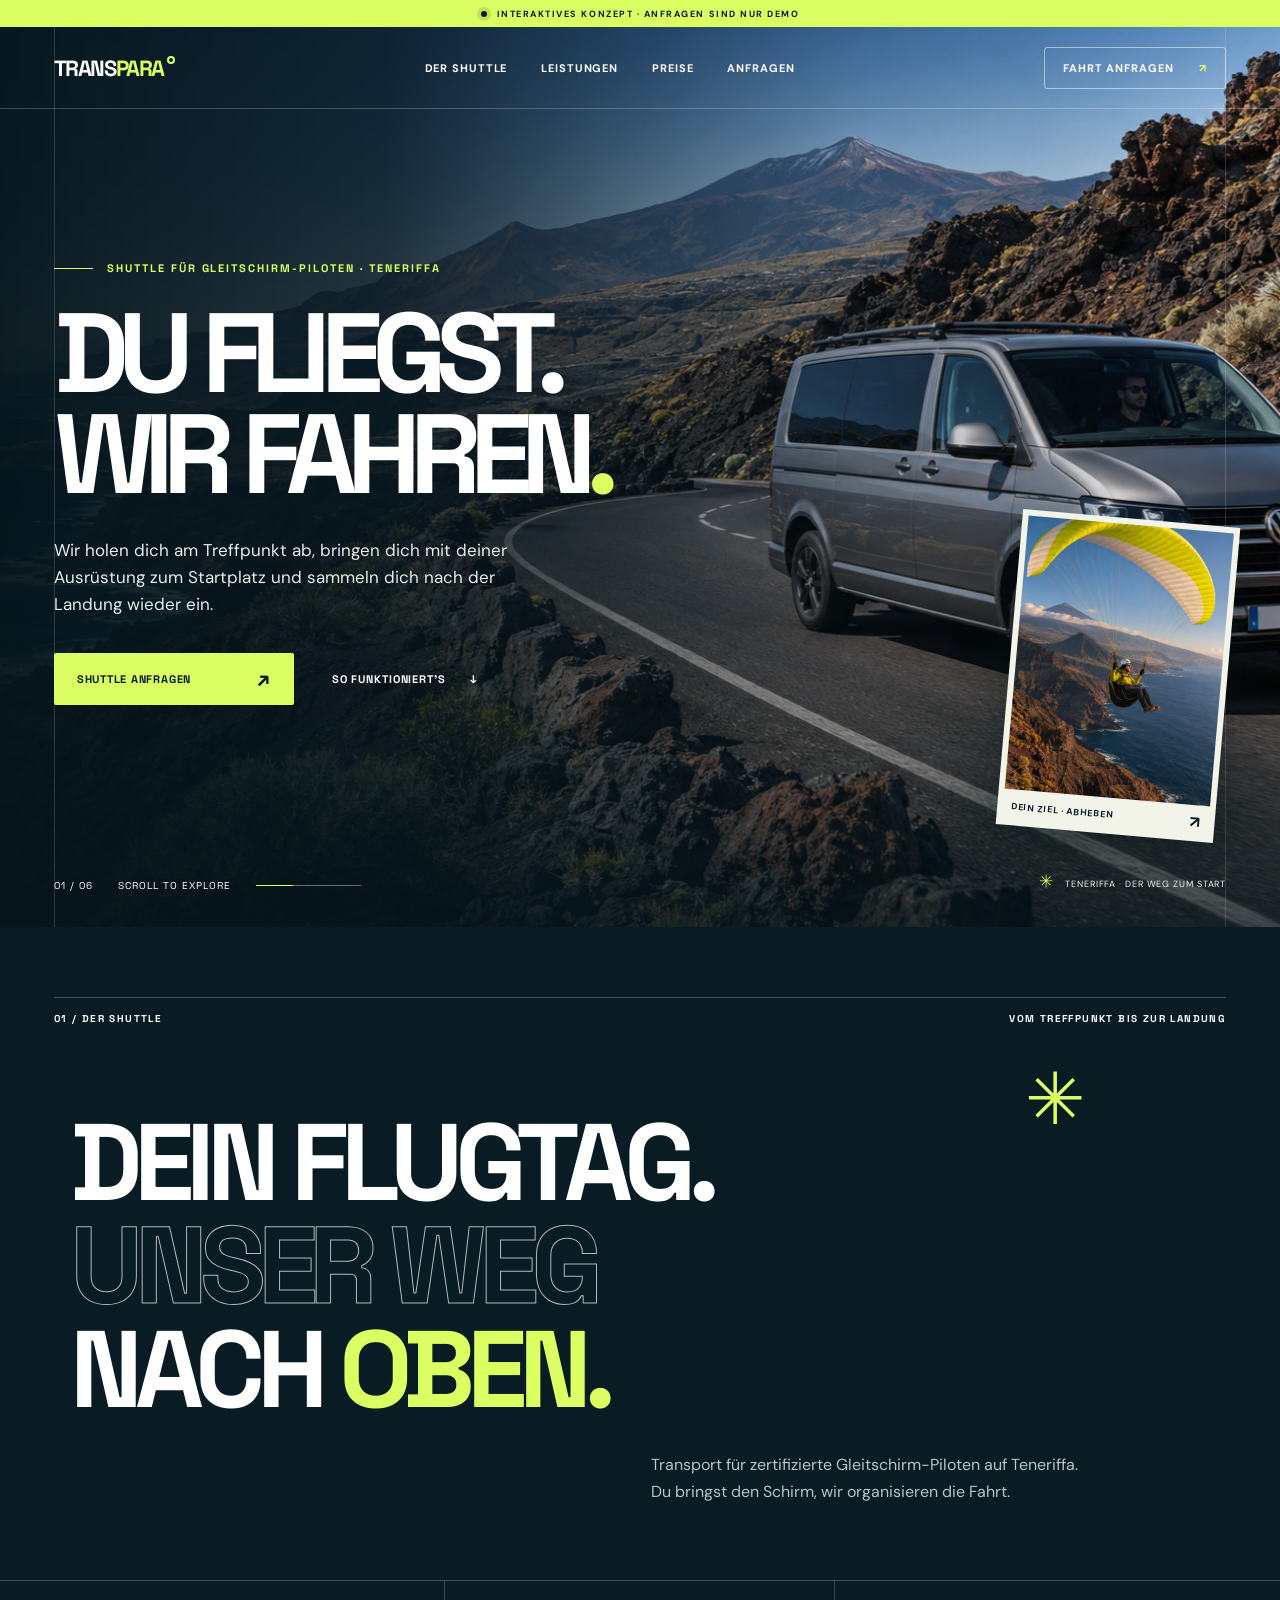
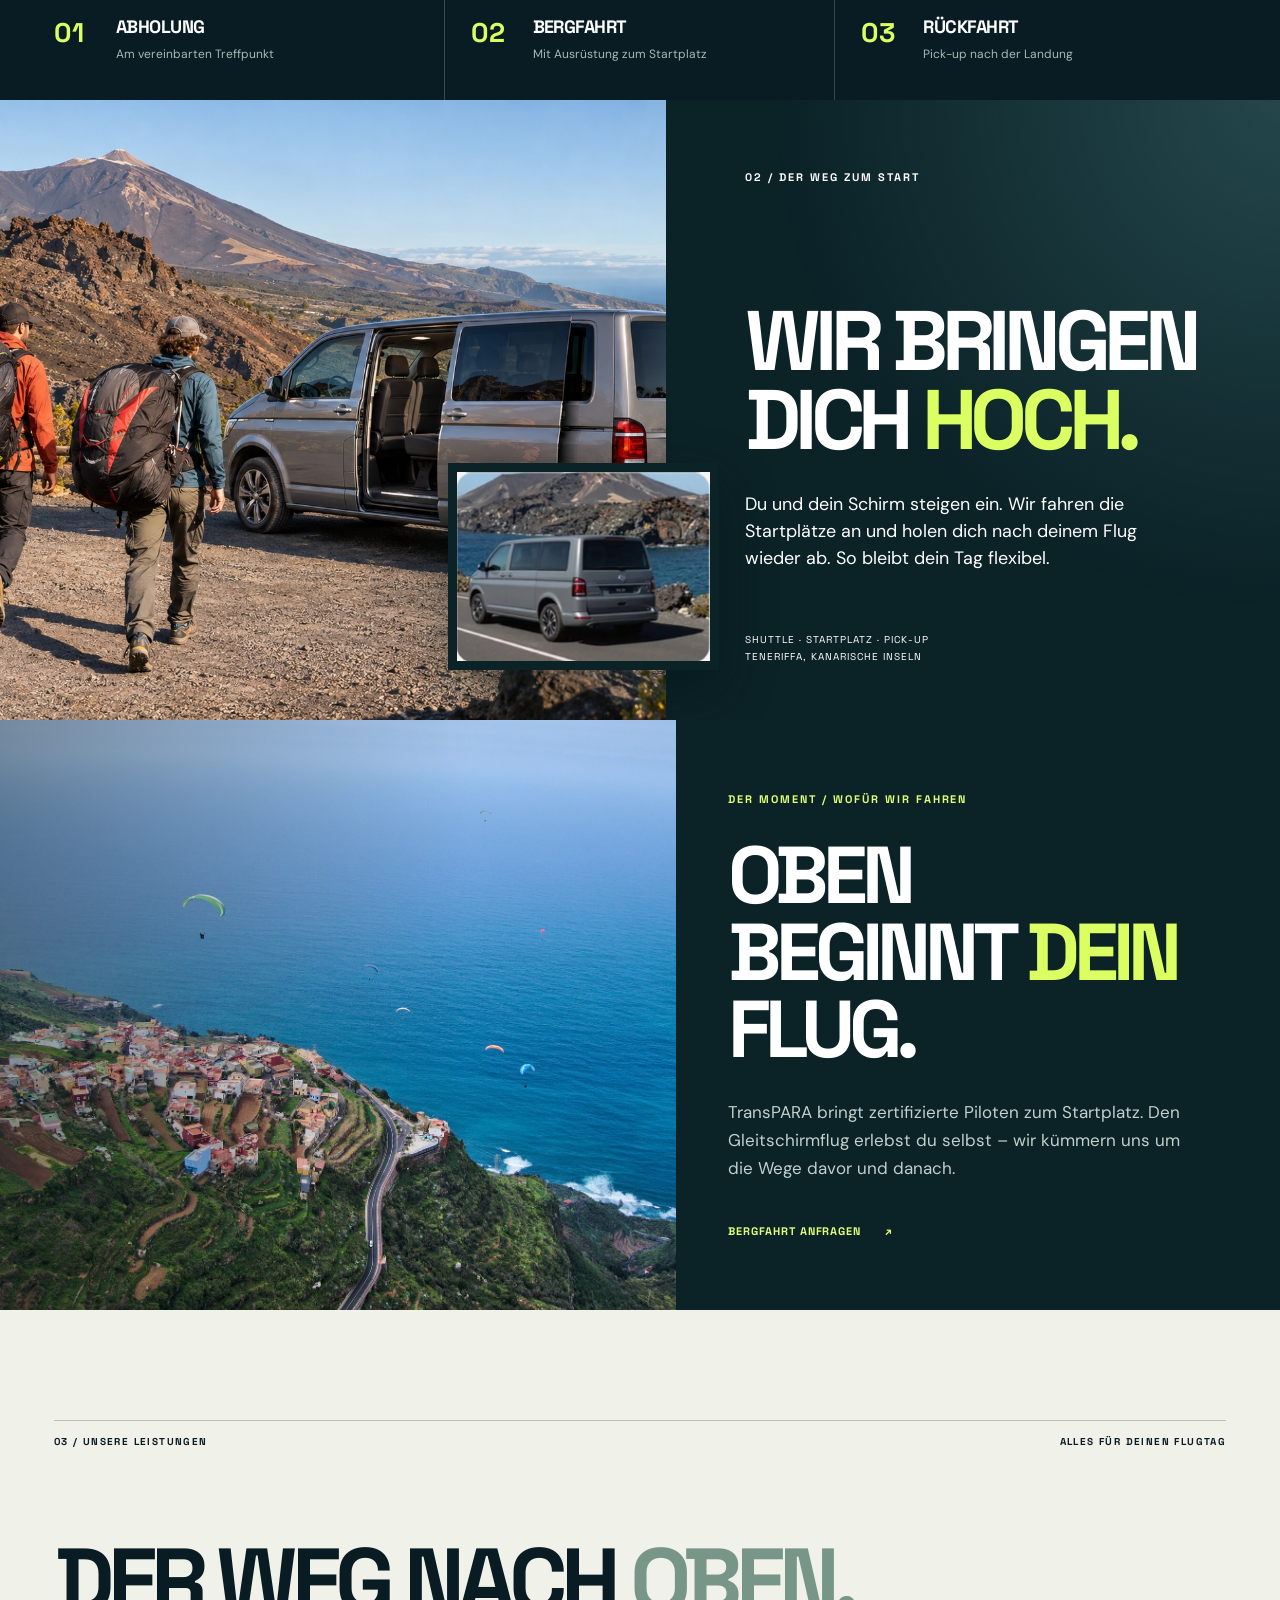
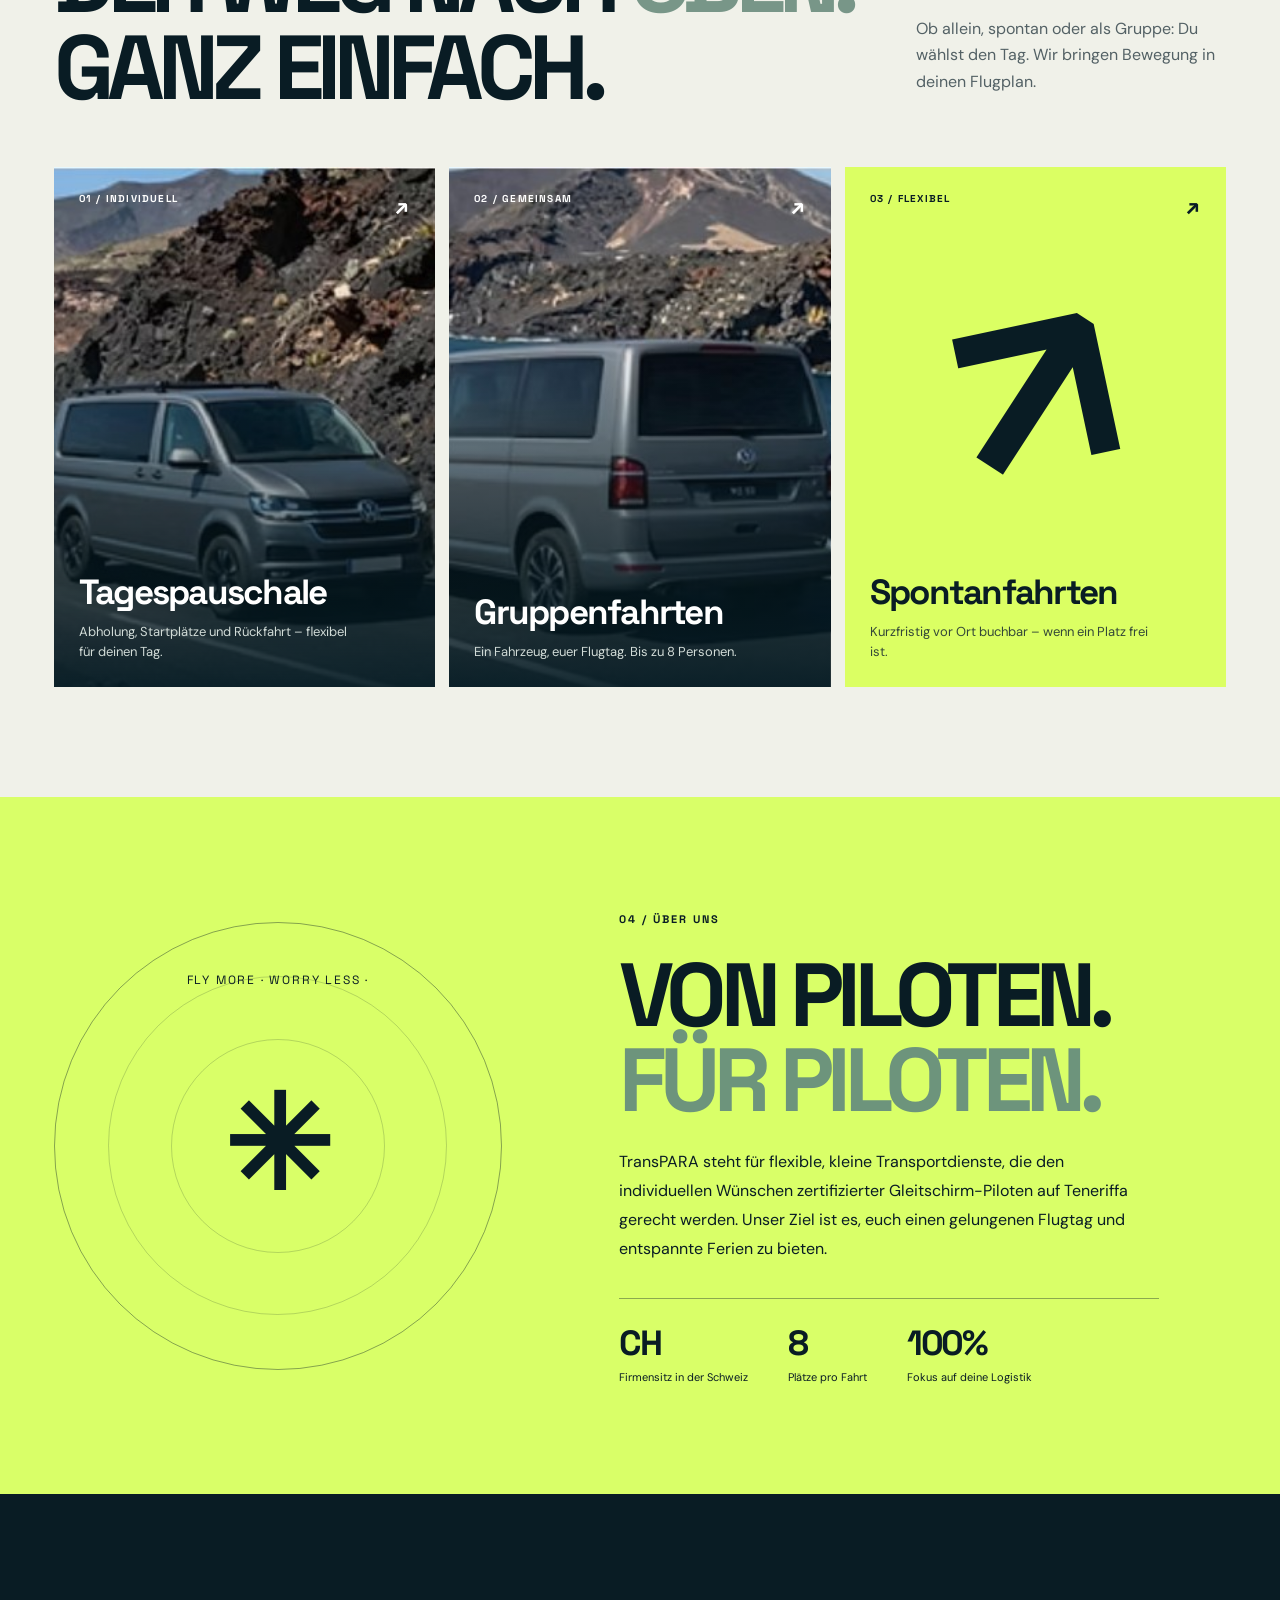
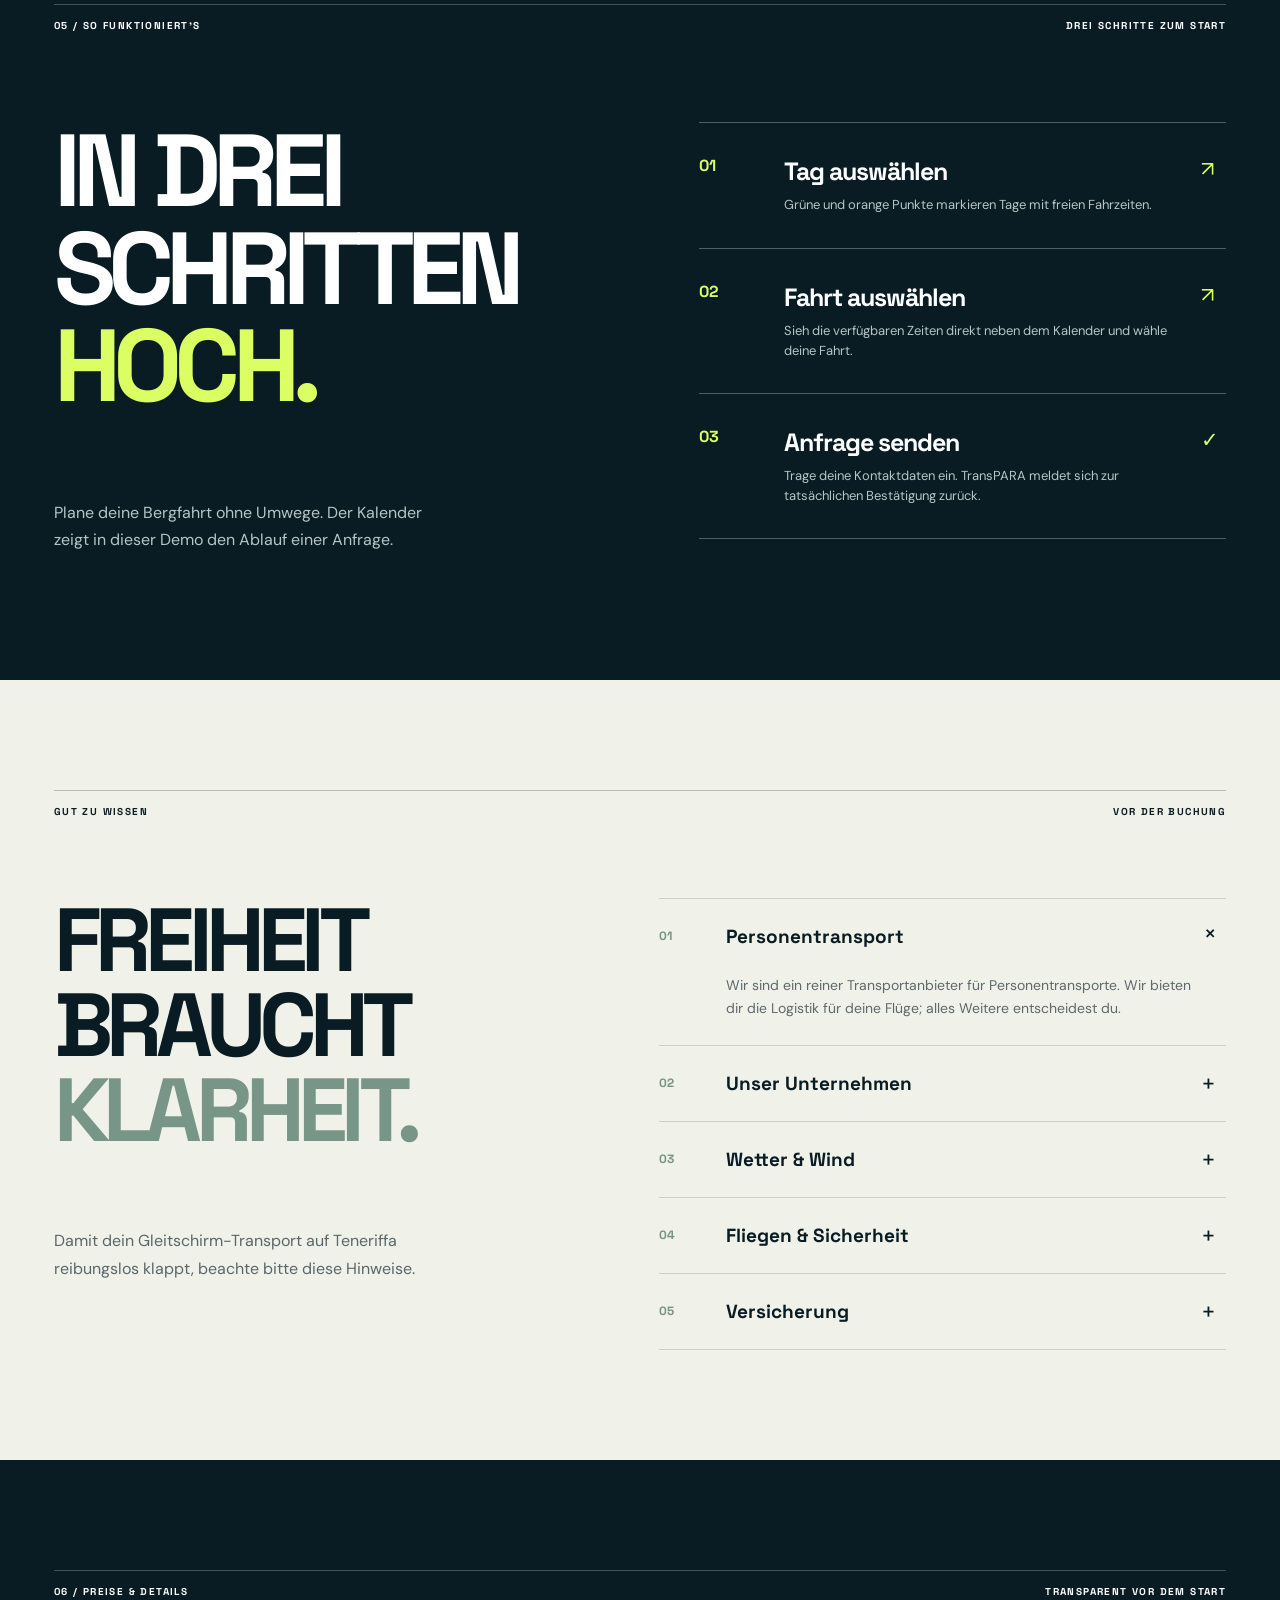
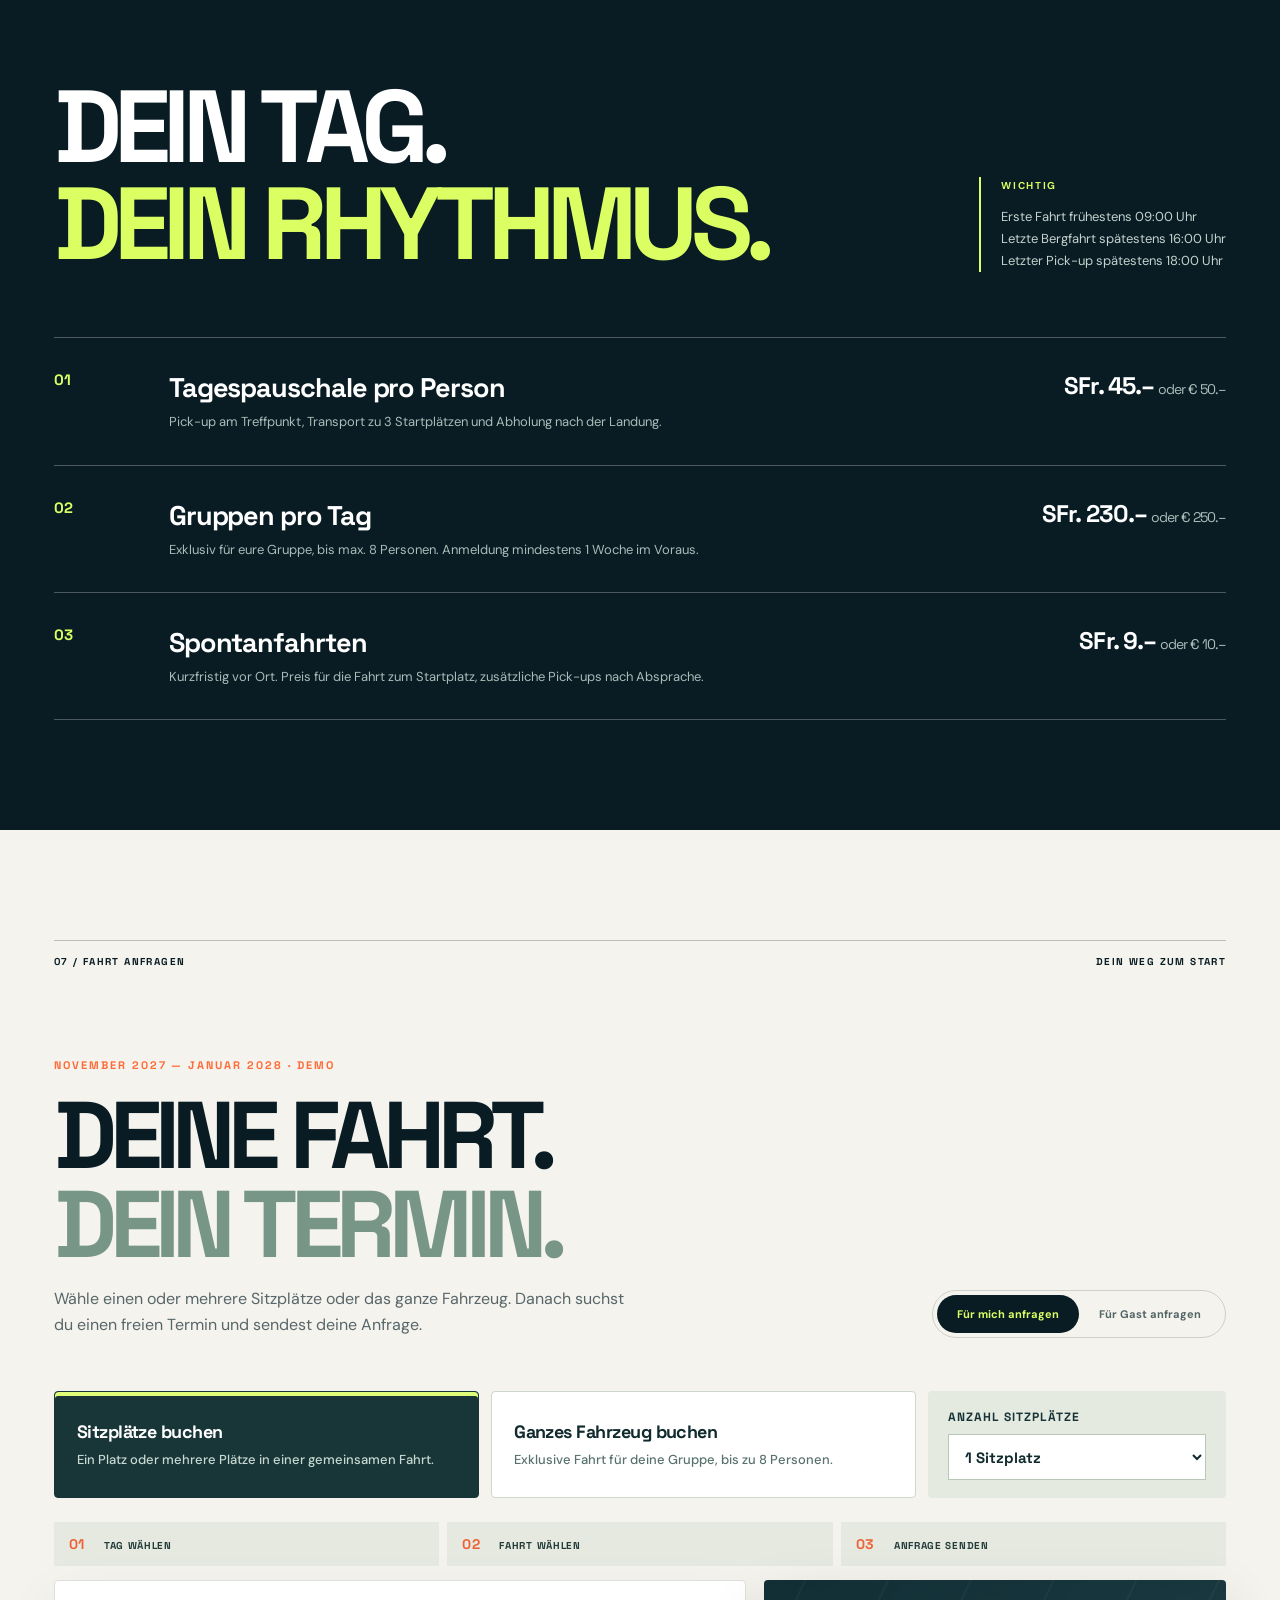
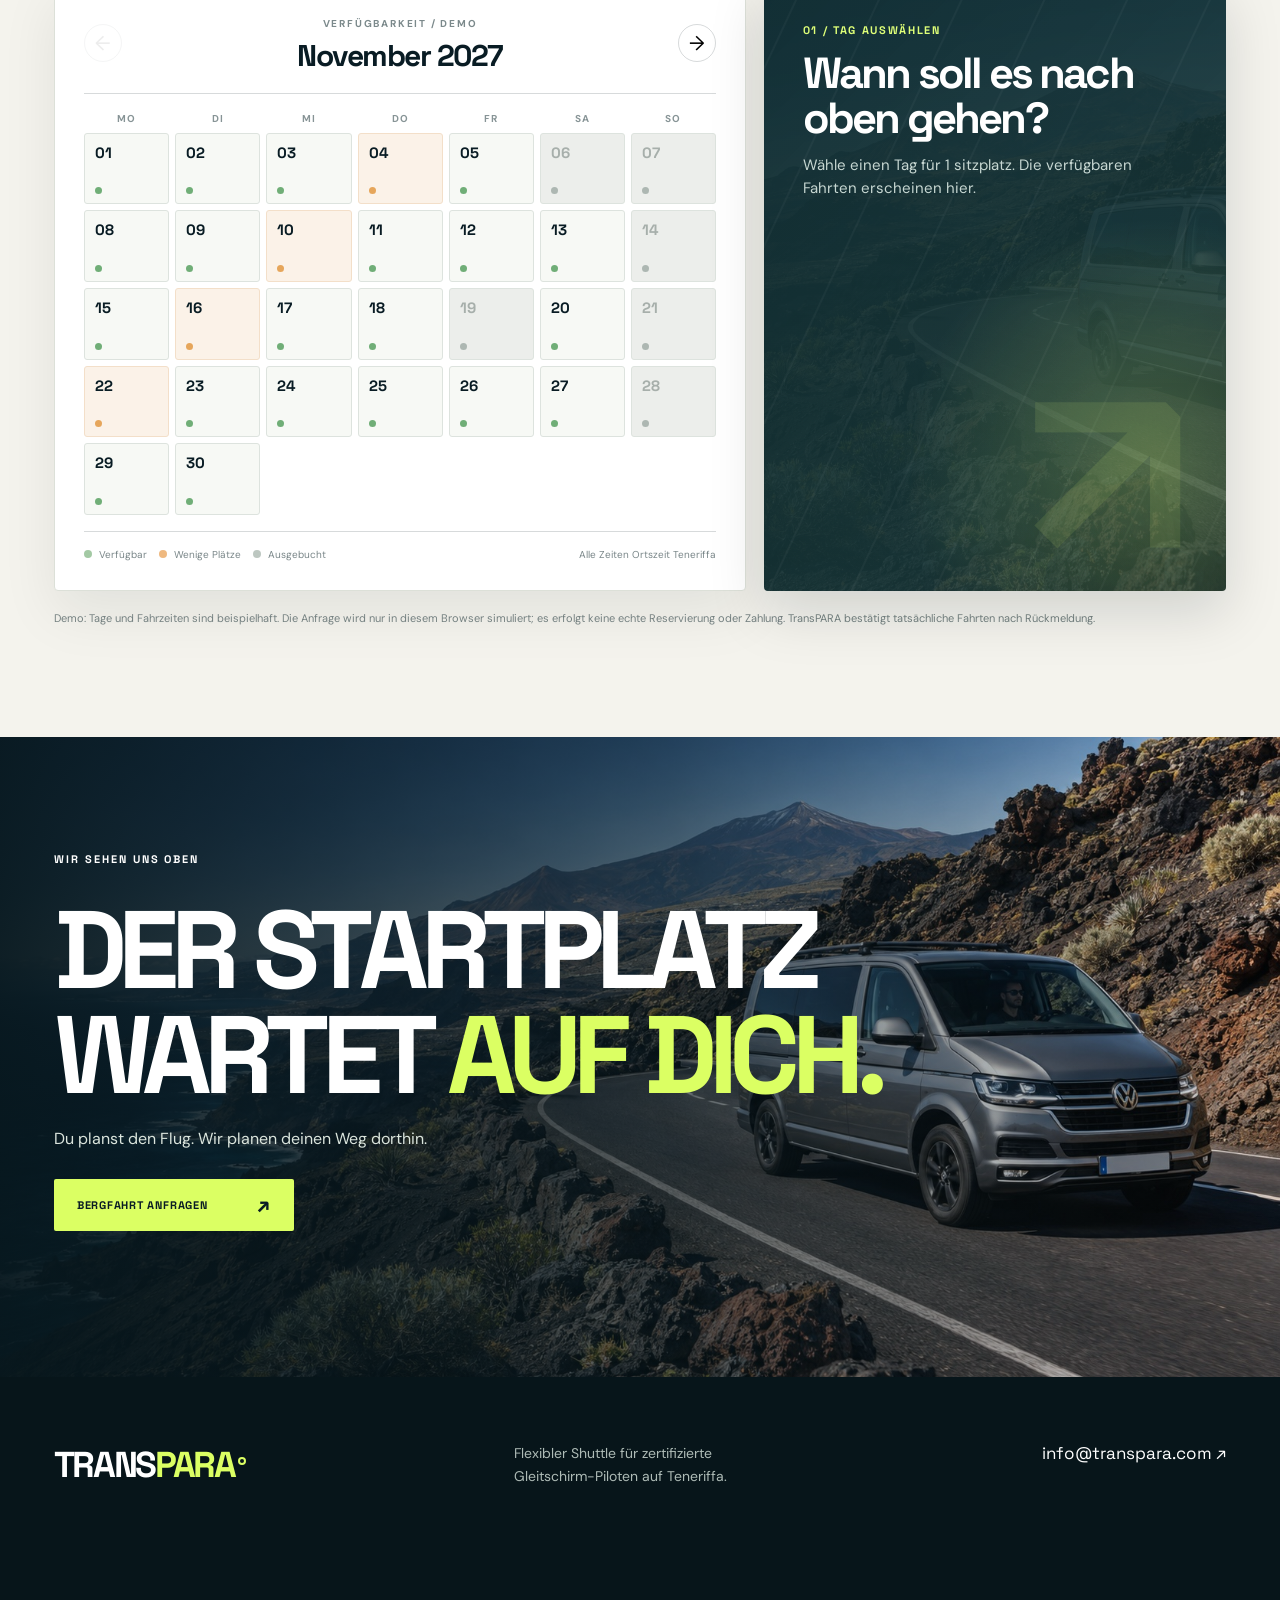
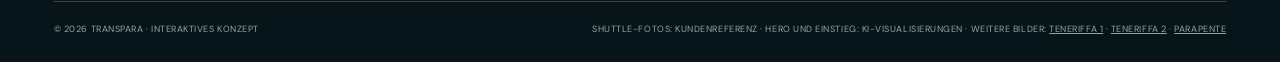
==== v1/index.html @ 3f1fe4d6 "Add V1 and V3 TransPARA demos" ====
<!doctype html>
<html lang="de">
<head>
  <meta charset="utf-8">
  <meta name="viewport" content="width=device-width, initial-scale=1">
  <meta name="theme-color" content="#091c24">
  <meta name="description" content="TransPARA – flexibler Shuttle für zertifizierte Gleitschirm-Piloten auf Teneriffa. Entdecke Fahrten, Preise und freie Termine.">
  <title>TransPARA — Dein Flug beginnt am Boden</title>
  <link rel="preconnect" href="https://fonts.googleapis.com">
  <link rel="preconnect" href="https://fonts.gstatic.com" crossorigin>
  <link href="https://fonts.googleapis.com/css2?family=DM+Sans:wght@400;500;600;700&family=Space+Grotesk:wght@400;500;600;700&display=swap" rel="stylesheet">
  <link rel="stylesheet" href="styles.css">
  <link rel="stylesheet" href="refinements.css">
  <link rel="stylesheet" href="redesign.css">
  <link rel="stylesheet" href="booking.css">
  <script src="app.js" defer></script>
</head>
<body>
  <div class="demo-ribbon"><span class="pulse"></span> INTERAKTIVES KONZEPT · ANFRAGEN SIND NUR DEMO</div>
  <header class="site-header" id="top">
    <a class="logo" href="#top" aria-label="TransPARA Startseite">TRANS<span>PARA</span><i></i></a>
    <nav aria-label="Hauptnavigation"><a href="#experience">Der Shuttle</a><a href="#services">Leistungen</a><a href="#pricing">Preise</a><a href="#booking">Anfragen</a></nav>
    <a href="#booking" class="nav-cta">FAHRT ANFRAGEN <span>↗</span></a>
    <button class="menu-toggle" aria-label="Menü öffnen" aria-expanded="false">☰</button>
  </header>

  <main>
    <section class="hero" aria-labelledby="hero-title">
      <div class="hero-image" role="img" aria-label="Illustration eines Piloten-Shuttles auf einer Bergstraße auf Teneriffa"></div>
      <div class="hero-shade"></div>
      <div class="hero-grid" aria-hidden="true"></div>
      <div class="hero-content">
        <div class="eyebrow hero-eyebrow"><span class="eyebrow-line"></span> SHUTTLE FÜR GLEITSCHIRM-PILOTEN · TENERIFFA</div>
        <h1 id="hero-title">DU FLIEGST.<br><strong>WIR FAHREN<span>.</span></strong></h1>
        <p>Wir holen dich am Treffpunkt ab, bringen dich mit deiner Ausrüstung zum Startplatz und sammeln dich nach der Landung wieder ein.</p>
        <div class="hero-actions"><a class="button button-acid" href="#booking">SHUTTLE ANFRAGEN <span>↗</span></a><a class="text-link" href="#experience">SO FUNKTIONIERT'S <span>↓</span></a></div>
      </div>
      <div class="hero-shuttle hero-flight-card" aria-label="Gleitschirmflug auf Teneriffa"><img src="assets/paraglider-flight-v3.jpg" alt="Illustration eines Gleitschirm-Piloten über der Küste Teneriffas"><span>DEIN ZIEL · ABHEBEN <b>↗</b></span></div>
      <div class="hero-index"><span>01 / 06</span><span>SCROLL TO EXPLORE</span><div class="scroll-track"><i></i></div></div>
      <div class="hero-note"><span class="mini-cross">✳</span> TENERIFFA · DER WEG ZUM START</div>
    </section>

    <section class="statement" id="experience">
      <div class="section-topline"><span>01 / DER SHUTTLE</span><span>VOM TREFFPUNKT BIS ZUR LANDUNG</span></div>
      <div class="statement-copy reveal"><span class="asterisk">✳</span><h2>DEIN FLUGTAG.<br><span>UNSER WEG</span><br>NACH <i>OBEN.</i></h2><p>Transport für zertifizierte Gleitschirm-Piloten auf Teneriffa. Du bringst den Schirm, wir organisieren die Fahrt.</p></div>
      <div class="journey-strip"><div><b>01</b><strong>ABHOLUNG</strong><span>Am vereinbarten Treffpunkt</span></div><div><b>02</b><strong>BERGFAHRT</strong><span>Mit Ausrüstung zum Startplatz</span></div><div><b>03</b><strong>RÜCKFAHRT</strong><span>Pick-up nach der Landung</span></div></div>
    </section>

    <section class="visual-story" aria-label="Piloten steigen mit Ausrüstung in den Shuttle"><div class="story-photo" role="img" aria-label="Illustration: Piloten mit Gleitschirmausrüstung steigen auf Teneriffa in einen Shuttle"></div><div class="story-overlay"><span class="eyebrow">02 / DER WEG ZUM START</span><h2>WIR BRINGEN<br>DICH <em>HOCH.</em></h2><p>Du und dein Schirm steigen ein. Wir fahren die Startplätze an und holen dich nach deinem Flug wieder ab. So bleibt dein Tag flexibel.</p><span class="coordinate">SHUTTLE · STARTPLATZ · PICK-UP<br>TENERIFFA, KANARISCHE INSELN</span></div></section>

    <section class="flight-moment" aria-labelledby="flight-title"><div class="flight-moment-photo" role="img" aria-label="Gleitschirm-Piloten fliegen über der Küste Teneriffas"></div><div class="flight-moment-copy"><span class="eyebrow">DER MOMENT / WOFÜR WIR FAHREN</span><h2 id="flight-title">OBEN<br>BEGINNT <em>DEIN</em><br>FLUG.</h2><p>TransPARA bringt zertifizierte Piloten zum Startplatz. Den Gleitschirmflug erlebst du selbst – wir kümmern uns um die Wege davor und danach.</p><a class="text-link" href="#booking">BERGFAHRT ANFRAGEN <span>↗</span></a></div></section>

    <section class="services section-pad" id="services">
      <div class="section-topline dark"><span>03 / UNSERE LEISTUNGEN</span><span>ALLES FÜR DEINEN FLUGTAG</span></div>
      <div class="services-heading"><h2>DER WEG NACH <em>OBEN.</em><br>GANZ EINFACH.</h2><p>Ob allein, spontan oder als Gruppe: Du wählst den Tag. Wir bringen Bewegung in deinen Flugplan.</p></div>
      <div class="service-grid">
        <article class="service-card image-card reveal"><div class="card-photo photo-one"></div><div class="card-top"><span>01 / INDIVIDUELL</span><span>↗</span></div><div class="card-bottom"><h3>Tagespauschale</h3><p>Abholung, Startplätze und Rückfahrt – flexibel für deinen Tag.</p></div></article>
        <article class="service-card image-card reveal"><div class="card-photo photo-two"></div><div class="card-top"><span>02 / GEMEINSAM</span><span>↗</span></div><div class="card-bottom"><h3>Gruppenfahrten</h3><p>Ein Fahrzeug, euer Flugtag. Bis zu 8 Personen.</p></div></article>
        <article class="service-card graphic-card reveal"><div class="card-top"><span>03 / FLEXIBEL</span><span>↗</span></div><div class="graphic-wind" aria-hidden="true">↗</div><div class="card-bottom"><h3>Spontanfahrten</h3><p>Kurzfristig vor Ort buchbar – wenn ein Platz frei ist.</p></div></article>
      </div>
    </section>

    <section class="about section-pad" id="about"><div class="about-orbit" aria-hidden="true"><span>FLY MORE · WORRY LESS ·</span><b>✳</b></div><div class="about-content"><span class="eyebrow">04 / ÜBER UNS</span><h2>VON PILOTEN.<br><em>FÜR PILOTEN.</em></h2><p>TransPARA steht für flexible, kleine Transportdienste, die den individuellen Wünschen zertifizierter Gleitschirm-Piloten auf Teneriffa gerecht werden. Unser Ziel ist es, euch einen gelungenen Flugtag und entspannte Ferien zu bieten.</p><div class="about-facts"><div><strong>CH</strong><span>Firmensitz in der Schweiz</span></div><div><strong>8</strong><span>Plätze pro Fahrt</span></div><div><strong>100%</strong><span>Fokus auf deine Logistik</span></div></div></div></section>

    <section class="how section-pad"><div class="section-topline"><span>05 / SO FUNKTIONIERT'S</span><span>DREI SCHRITTE ZUM START</span></div><div class="how-grid"><div class="how-title"><h2>IN DREI<br>SCHRITTEN <em>HOCH.</em></h2><p>Plane deine Bergfahrt ohne Umwege. Der Kalender zeigt in dieser Demo den Ablauf einer Anfrage.</p></div><div class="steps"><div class="step"><span>01</span><div><h3>Tag auswählen</h3><p>Grüne und orange Punkte markieren Tage mit freien Fahrzeiten.</p></div><b>↗</b></div><div class="step"><span>02</span><div><h3>Fahrt auswählen</h3><p>Sieh die verfügbaren Zeiten direkt neben dem Kalender und wähle deine Fahrt.</p></div><b>↗</b></div><div class="step"><span>03</span><div><h3>Anfrage senden</h3><p>Trage deine Kontaktdaten ein. TransPARA meldet sich zur tatsächlichen Bestätigung zurück.</p></div><b>✓</b></div></div></div></section>

    <section class="know section-pad" id="info"><div class="section-topline dark"><span>GUT ZU WISSEN</span><span>VOR DER BUCHUNG</span></div><div class="know-grid"><div><h2>FREIHEIT<br>BRAUCHT <em>KLARHEIT.</em></h2><p>Damit dein Gleitschirm-Transport auf Teneriffa reibungslos klappt, beachte bitte diese Hinweise.</p></div><div class="accordion">
      <details open><summary><span>01</span>Personentransport<i>+</i></summary><p>Wir sind ein reiner Transportanbieter für Personentransporte. Wir bieten dir die Logistik für deine Flüge; alles Weitere entscheidest du.</p></details>
      <details><summary><span>02</span>Unser Unternehmen<i>+</i></summary><p>Wir sind ein offizielles Unternehmen mit Sitz in der Schweiz und haben die Ausbildung für gewerbsmässigen Personentransport.</p></details>
      <details><summary><span>03</span>Wetter & Wind<i>+</i></summary><p>Die aktuellen Wetterbedingungen beeinflussen unsere Entscheidungen. Kurzfristige Anpassungen sind immer möglich.</p></details>
      <details><summary><span>04</span>Fliegen & Sicherheit<i>+</i></summary><p>Die Entscheidung zu fliegen triffst alleine du. Bei ungeeigneten Bedingungen wird der Transport verschoben, eine Alternative gewählt oder abgesagt.</p></details>
      <details><summary><span>05</span>Versicherung<i>+</i></summary><p>Die Versicherung liegt bei dir. Wir empfehlen mindestens eine gute Reiseversicherung, welche auch Bergungskosten beinhaltet.</p></details>
    </div></div></section>

    <section class="pricing section-pad" id="pricing"><div class="section-topline"><span>06 / PREISE & DETAILS</span><span>TRANSPARENT VOR DEM START</span></div><div class="pricing-head"><h2>DEIN TAG.<br><em>DEIN RHYTHMUS.</em></h2><div class="time-note"><b>WICHTIG</b><span>Erste Fahrt frühestens 09:00 Uhr<br>Letzte Bergfahrt spätestens 16:00 Uhr<br>Letzter Pick-up spätestens 18:00 Uhr</span></div></div><div class="price-list"><div class="price-row"><span>01</span><div><h3>Tagespauschale pro Person</h3><p>Pick-up am Treffpunkt, Transport zu 3 Startplätzen und Abholung nach der Landung.</p></div><strong>SFr. 45.– <small>oder € 50.–</small></strong></div><div class="price-row"><span>02</span><div><h3>Gruppen pro Tag</h3><p>Exklusiv für eure Gruppe, bis max. 8 Personen. Anmeldung mindestens 1 Woche im Voraus.</p></div><strong>SFr. 230.– <small>oder € 250.–</small></strong></div><div class="price-row"><span>03</span><div><h3>Spontanfahrten</h3><p>Kurzfristig vor Ort. Preis für die Fahrt zum Startplatz, zusätzliche Pick-ups nach Absprache.</p></div><strong>SFr. 9.– <small>oder € 10.–</small></strong></div></div></section>

    <section class="booking section-pad" id="booking"><div class="section-topline dark"><span>07 / FAHRT ANFRAGEN</span><span>DEIN WEG ZUM START</span></div><div class="booking-intro"><div><span class="eyebrow orange">NOVEMBER 2027 — JANUAR 2028 · DEMO</span><h2>DEINE FAHRT.<br><em>DEIN TERMIN.</em></h2><p>Wähle einen oder mehrere Sitzplätze oder das ganze Fahrzeug. Danach suchst du einen freien Termin und sendest deine Anfrage.</p></div><div class="mode-switch" role="group" aria-label="Anfragemodus"><button class="mode active" data-mode="self" type="button">Für mich anfragen</button><button class="mode" data-mode="frontdesk" type="button">Für Gast anfragen</button></div></div><div class="booking-choice" role="group" aria-label="Was möchtest du buchen?"><button class="booking-type active" type="button" data-booking-type="seats" aria-pressed="true"><strong>Sitzplätze buchen</strong><span>Ein Platz oder mehrere Plätze in einer gemeinsamen Fahrt.</span></button><button class="booking-type" type="button" data-booking-type="vehicle" aria-pressed="false"><strong>Ganzes Fahrzeug buchen</strong><span>Exklusive Fahrt für deine Gruppe, bis zu 8 Personen.</span></button><label class="seat-count-wrap" id="seat-count-wrap" for="seat-count">Anzahl Sitzplätze<select id="seat-count" name="seatCount"><option value="1">1 Sitzplatz</option><option value="2">2 Sitzplätze</option><option value="3">3 Sitzplätze</option><option value="4">4 Sitzplätze</option><option value="5">5 Sitzplätze</option><option value="6">6 Sitzplätze</option><option value="7">7 Sitzplätze</option><option value="8">8 Sitzplätze</option></select></label></div><div class="booking-steps" aria-label="Ablauf der Anfrage"><span><b>01</b> TAG WÄHLEN</span><span><b>02</b> FAHRT WÄHLEN</span><span><b>03</b> ANFRAGE SENDEN</span></div><div class="booking-board"><div class="calendar-shell"><div class="calendar-top"><button id="prev-month" class="calendar-arrow" type="button" aria-label="Vorheriger Monat">←</button><div><span>VERFÜGBARKEIT / DEMO</span><h3 id="month-label"></h3></div><button id="next-month" class="calendar-arrow" type="button" aria-label="Nächster Monat">→</button></div><div class="calendar-weekdays"><span>MO</span><span>DI</span><span>MI</span><span>DO</span><span>FR</span><span>SA</span><span>SO</span></div><div id="calendar-days" class="calendar-days"></div><div class="calendar-footer"><div class="legend"><span><i class="available"></i> Verfügbar</span><span><i class="limited"></i> Wenige Plätze</span><span><i class="unavailable"></i> Ausgebucht</span></div><span>Alle Zeiten Ortszeit Teneriffa</span></div></div><div id="slot-panel" class="slot-panel" aria-live="polite"><div><span class="eyebrow orange">01 / TAG AUSWÄHLEN</span><h3>Wann soll es nach oben gehen?</h3><p>Klicke auf einen verfügbaren Kalendertag. Die Fahrzeiten erscheinen hier.</p></div></div></div><p class="demo-disclaimer">Demo: Tage und Fahrzeiten sind beispielhaft. Die Anfrage wird nur in diesem Browser simuliert; es erfolgt keine echte Reservierung oder Zahlung. TransPARA bestätigt tatsächliche Fahrten nach Rückmeldung.</p></section>

    <section class="closing"><div class="closing-image"></div><div class="closing-content"><span class="eyebrow">WIR SEHEN UNS OBEN</span><h2>DER STARTPLATZ<br>WARTET <em>AUF DICH.</em></h2><p>Du planst den Flug. Wir planen deinen Weg dorthin.</p><a class="button button-acid" href="#booking">BERGFAHRT ANFRAGEN <span>↗</span></a></div></section>
  </main>

  <footer><div class="footer-main"><a class="logo" href="#top">TRANS<span>PARA</span><i></i></a><p>Flexibler Shuttle für zertifizierte Gleitschirm-Piloten auf Teneriffa.</p><a href="mailto:info@transpara.com">info@transpara.com ↗</a></div><div class="footer-bottom"><span>© 2026 TRANSPARA · INTERAKTIVES KONZEPT</span><span>SHUTTLE-FOTOS: KUNDENREFERENZ · HERO UND EINSTIEG: KI-VISUALISIERUNGEN · WEITERE BILDER: <a href="https://commons.wikimedia.org/wiki/File:Paragliding_Tenerife_(67046097).jpeg">TENERIFFA 1</a> · <a href="https://commons.wikimedia.org/wiki/File:Paragliding_In_Tenerife_(65885149).jpeg">TENERIFFA 2</a> · <a href="https://commons.wikimedia.org/wiki/File:Parapente_en_Tenerife.jpg">PARAPENTE</a></span></div></footer>

  <dialog id="booking-modal" aria-labelledby="modal-title"><div class="modal-body"><button class="modal-close" type="button" aria-label="Schließen">×</button><div id="form-view"><span class="eyebrow orange">DEMO / FAHRTANFRAGE</span><h2 id="modal-title">FAHRT<br><em>ANFRAGEN.</em></h2><p id="modal-summary" class="modal-summary"></p><form id="booking-form"><div id="booking-selection" class="reservation-summary"></div><div class="form-grid"><label>Vorname <input name="firstName" autocomplete="given-name" required></label><label>Nachname <input name="lastName" autocomplete="family-name" required></label><label>E-Mail-Adresse <input name="email" type="email" autocomplete="email" required></label><label>Telefonnummer <input name="phone" type="tel" autocomplete="tel" required></label><label>Treffpunkt <input name="pickup" placeholder="z. B. La Caleta" required></label></div><label>Nachricht / Wünsche <textarea name="message" rows="3" placeholder="Was sollten wir wissen?"></textarea></label><div class="modal-bottom"><p>Nur Demo. Die tatsächliche Fahrt wird nach Rückmeldung bestätigt.</p><button type="submit" class="button button-dark">ANFRAGE SENDEN <span>↗</span></button></div></form></div><div id="success-view" hidden><div class="success-icon">✓</div><span class="eyebrow orange">ANFRAGE GESENDET</span><h2>WIR MELDEN<br><em>UNS BEI DIR.</em></h2><p id="success-copy"></p><div id="success-ref" class="success-ref"></div><button type="button" class="button button-dark done-button">ZURÜCK ZUM KALENDER <span>↗</span></button></div></div></dialog>
</body>
</html>
---- v1/styles.css ----
:root{--ink:#091c24;--deep:#06151b;--lime:#dbff63;--paper:#f0f1e9;--muted:#6d797b;--line:rgba(9,28,36,.16);--orange:#ff6b38}*{box-sizing:border-box}html{scroll-behavior:smooth}body{margin:0;background:var(--ink);color:#fff;font-family:'DM Sans',Arial,sans-serif;overflow-x:hidden}button,input,select,textarea{font:inherit}button,a{touch-action:manipulation}a{color:inherit;text-decoration:none}button{cursor:pointer}h1,h2,h3,p{margin-top:0}h1,h2,h3,.logo,.button,.eyebrow,.section-topline,.card-top,.calendar-top h3{font-family:'Space Grotesk',Arial,sans-serif}h2{font-weight:700;letter-spacing:-.075em;line-height:.95}h2 em,h1 em{font-style:normal;color:var(--lime)}.demo-ribbon{height:27px;background:var(--lime);color:var(--ink);display:flex;align-items:center;justify-content:center;gap:10px;font-size:9px;font-weight:700;letter-spacing:.17em}.pulse{width:6px;height:6px;background:var(--ink);border-radius:50%;box-shadow:0 0 0 4px #091c2420}.site-header{height:82px;padding:0 4.2%;position:absolute;top:27px;left:0;right:0;z-index:10;display:flex;align-items:center;justify-content:space-between;border-bottom:1px solid #ffffff38}.logo{font-size:22px;font-weight:700;letter-spacing:-.065em;white-space:nowrap}.logo span{color:var(--lime)}.logo i{display:inline-block;border:2px solid var(--lime);width:8px;height:8px;border-radius:50%;margin:0 0 12px 3px}.site-header nav{display:flex;gap:34px;font-size:11px;font-weight:700;text-transform:uppercase;letter-spacing:.08em}.site-header nav a:hover,.text-link:hover{color:var(--lime)}.nav-cta{border:1px solid #ffffff80;border-radius:3px;padding:13px 18px;font-size:11px;font-weight:700;letter-spacing:.08em}.nav-cta span{color:var(--lime);padding-left:22px}.menu-toggle{display:none;background:none;border:0;color:white;font-size:24px}.hero{height:min(920px,100svh);min-height:700px;position:relative;isolation:isolate;overflow:hidden}.hero-image{position:absolute;inset:0;background-image:url('assets/swiss-flight.jpg');background-size:cover;background-position:center 56%;transform:scale(1.06);will-change:transform}.hero-shade{position:absolute;inset:0;background:linear-gradient(90deg,#06151bee 0%,#06151bbb 33%,#06151b24 75%),linear-gradient(0deg,#06151bca 0%,transparent 31%)}.hero-grid{position:absolute;inset:0 4.2%;border-left:1px solid #ffffff26;border-right:1px solid #ffffff26;pointer-events:none}.hero-content{position:relative;z-index:2;padding:clamp(180px,24vh,275px) 4.2% 0;max-width:1150px}.eyebrow{font-weight:700;font-size:11px;letter-spacing:.18em;text-transform:uppercase}.hero-eyebrow{display:flex;align-items:center;gap:14px;color:var(--lime);margin-bottom:28px}.eyebrow-line{width:39px;height:1px;background:var(--lime)}.hero h1{font-size:clamp(72px,10.2vw,160px);font-weight:700;letter-spacing:-.095em;line-height:.84;margin:0 0 28px}.hero h1 strong{font-weight:700}.hero h1 strong span{color:var(--lime)}.hero h1 em{font-style:normal;font-weight:400;color:white}.hero p{max-width:490px;color:#e6eee9;font-size:16px;line-height:1.65}.hero-actions{display:flex;align-items:center;gap:38px;margin-top:35px}.button{display:inline-flex;justify-content:space-between;align-items:center;gap:40px;padding:19px 23px;min-width:240px;border:0;border-radius:2px;font-size:11px;font-weight:700;letter-spacing:.07em;transition:transform .25s,background .25s}.button:hover{transform:translateY(-4px)}.button span{font-size:21px;line-height:0}.button-acid{background:var(--lime);color:var(--ink)}.button-dark{background:var(--ink);color:var(--lime)}.text-link{font-family:'Space Grotesk';font-size:11px;font-weight:700;letter-spacing:.08em}.text-link span{margin-left:20px}.hero-index{position:absolute;bottom:35px;left:4.2%;right:4.2%;z-index:2;display:flex;align-items:center;gap:25px;font-family:'Space Grotesk';font-size:10px;letter-spacing:.1em}.scroll-track{width:105px;height:1px;background:#ffffff60}.scroll-track i{display:block;width:35%;height:1px;background:var(--lime);animation:track 3s ease-in-out infinite}@keyframes track{50%{transform:translateX(190%)}}.hero-note{position:absolute;bottom:35px;right:4.2%;font-size:9px;letter-spacing:.1em;z-index:2}.mini-cross{color:var(--lime);font-size:17px;margin-right:8px}.section-pad{padding:110px 4.2%}.section-topline{display:flex;justify-content:space-between;border-top:1px solid #ffffff3d;padding-top:14px;font-size:10px;letter-spacing:.14em;font-weight:700}.section-topline.dark{border-color:#091c243d}.statement{min-height:760px;padding:70px 4.2% 0;background:var(--ink);overflow:hidden}.statement-copy{position:relative;margin:105px auto 100px;max-width:1140px}.statement-copy .asterisk{position:absolute;right:11%;top:-58px;color:var(--lime);font-size:72px;animation:rotate 18s linear infinite}@keyframes rotate{to{transform:rotate(360deg)}}.statement h2{font-size:clamp(67px,9vw,140px);margin-bottom:30px}.statement h2 span{-webkit-text-stroke:1px #ffffffb0;color:transparent}.statement h2 i{font-style:normal;color:var(--lime)}.statement p{max-width:440px;color:#b7c6c4;line-height:1.7;margin-left:51%;font-size:16px}.marquee{overflow:hidden;border-top:1px solid #ffffff38;padding:20px 0 16px;margin:0 -4.6%;white-space:nowrap;font-family:'Space Grotesk';font-size:18px;font-weight:700;letter-spacing:.15em;color:#94a4a0}.marquee div{width:max-content;animation:marquee 25s linear infinite}.marquee b{color:var(--lime);padding:0 40px}@keyframes marquee{to{transform:translateX(-50%)}}.visual-story{height:900px;max-height:100svh;min-height:620px;position:relative;overflow:hidden;background:#406276}.story-photo{position:absolute;inset:-10%;background:url('assets/flying-tenerife.jpg') center / cover;will-change:transform}.story-overlay{position:relative;height:100%;z-index:1;padding:80px 4.2%;background:linear-gradient(90deg,#06151be0,transparent 75%),linear-gradient(0deg,#06151b9a,transparent 55%);display:flex;flex-direction:column;align-items:flex-start}.story-overlay h2{font-size:clamp(70px,11vw,165px);margin:auto 0 10px}.story-overlay p{font-size:20px;margin-bottom:65px}.coordinate{align-self:flex-end;font-family:'Space Grotesk';font-size:10px;line-height:1.7;letter-spacing:.1em}.services,.know,.booking{background:var(--paper);color:var(--ink)}.services-heading{display:flex;justify-content:space-between;align-items:end;gap:45px;margin:90px 0 56px}.services-heading h2{font-size:clamp(56px,7.1vw,112px);margin:0}.services-heading h2 em,.know h2 em,.booking h2 em{color:#789688}.services-heading p{max-width:310px;line-height:1.65;color:#536165}.service-grid{display:grid;grid-template-columns:repeat(3,1fr);gap:14px}.service-card{height:520px;position:relative;overflow:hidden;background:var(--ink);color:white;display:flex;flex-direction:column;justify-content:space-between}.card-photo{position:absolute;inset:0;background-size:cover;background-position:center;transition:transform .7s ease}.service-card:hover .card-photo{transform:scale(1.08)}.photo-one{background-image:linear-gradient(0deg,#041b24e8,transparent 60%),url('assets/paraglider-tenerife.jpg');background-position:58% center}.photo-two{background-image:linear-gradient(0deg,#041b24e8,transparent 60%),url('assets/tenerife-coast.jpg');background-position:49% center}.card-top,.card-bottom{position:relative;z-index:1;padding:25px}.card-top{display:flex;justify-content:space-between;font-size:10px;letter-spacing:.12em;font-weight:700}.card-top span:last-child{font-size:22px}.card-bottom h3{font-size:35px;letter-spacing:-.05em;margin-bottom:8px}.card-bottom p{font-size:13px;line-height:1.55;max-width:280px;color:#d1dbd7;margin:0}.graphic-card{background:var(--lime);color:var(--ink)}.graphic-card .card-bottom p{color:#344838}.graphic-wind{font-size:250px;line-height:1;text-align:center;transform:rotate(-12deg);font-weight:700}.about{min-height:680px;display:flex;align-items:center;gap:10%;background:#d9ff68;color:var(--ink)}.about-orbit{width:35vw;height:35vw;max-width:500px;max-height:500px;border:1px solid #091c2466;border-radius:50%;display:grid;place-items:center;position:relative;flex:none}.about-orbit:before,.about-orbit:after{content:"";position:absolute;inset:12%;border:1px solid #091c242e;border-radius:50%}.about-orbit:after{inset:26%}.about-orbit span{position:absolute;top:11%;font-family:'Space Grotesk';font-size:12px;letter-spacing:.15em}.about-orbit b{font-size:130px;line-height:1;animation:rotate 22s linear infinite}.about-content{max-width:700px}.about h2{font-size:clamp(55px,7vw,112px);margin:25px 0}.about h2 em{color:#6d947c}.about-content>p{max-width:540px;line-height:1.8;font-size:16px}.about-facts{border-top:1px solid #091c2460;display:flex;gap:40px;margin-top:35px;padding-top:22px}.about-facts div{display:flex;flex-direction:column;gap:5px}.about-facts strong{font-family:'Space Grotesk';font-size:35px;letter-spacing:-.07em}.about-facts span{font-size:11px}.how{background:var(--ink)}.how-grid{display:grid;grid-template-columns:1fr 1fr;gap:10%;margin-top:90px}.how h2{font-size:clamp(65px,8vw,120px)}.how-title p{max-width:400px;color:#b7c6c4;line-height:1.7}.steps{border-top:1px solid #ffffff4a}.step{border-bottom:1px solid #ffffff4a;padding:32px 0;display:grid;grid-template-columns:65px 1fr 25px;gap:20px}.step>span{color:var(--lime);font-family:'Space Grotesk';font-weight:700}.step h3{font-size:25px;letter-spacing:-.04em;margin:0 0 8px}.step p{font-size:13px;color:#b7c6c4;line-height:1.55;margin:0}.step b{font-weight:400;font-size:21px;color:var(--lime)}.know-grid{display:grid;grid-template-columns:.9fr 1.1fr;gap:12%;margin-top:80px}.know h2{font-size:clamp(62px,7vw,105px)}.know-grid>div>p{color:#59676a;max-width:400px;line-height:1.7}.accordion{border-top:1px solid var(--line)}.accordion details{border-bottom:1px solid var(--line)}.accordion summary{list-style:none;display:grid;grid-template-columns:55px 1fr 25px;gap:12px;align-items:center;padding:22px 0;cursor:pointer;font-family:'Space Grotesk';font-size:19px;font-weight:700}.accordion summary::-webkit-details-marker{display:none}.accordion summary span{font-size:12px;color:#769381}.accordion summary i{font-style:normal;font-size:24px;font-weight:400;transition:transform .2s}.accordion details[open] summary i{transform:rotate(45deg)}.accordion details p{padding:0 25px 25px 67px;color:#5d696c;line-height:1.65;font-size:14px;margin:0}.pricing{background:var(--ink)}.pricing-head{display:flex;justify-content:space-between;align-items:end;gap:40px;margin:80px 0 65px}.pricing h2{font-size:clamp(65px,8vw,120px);margin:0}.time-note{border-left:2px solid var(--lime);padding-left:20px;display:flex;flex-direction:column;gap:12px;line-height:1.7;color:#c5d2cd;font-size:13px}.time-note b{color:var(--lime);font-size:10px;letter-spacing:.17em}.price-list{border-top:1px solid #ffffff44}.price-row{display:grid;grid-template-columns:95px 1fr auto;gap:20px;align-items:start;border-bottom:1px solid #ffffff44;padding:32px 0}.price-row>span{font-family:'Space Grotesk';color:var(--lime);font-size:15px;font-weight:700}.price-row h3{font-size:27px;margin:0 0 7px;letter-spacing:-.04em}.price-row p{font-size:13px;color:#aabcb8;line-height:1.55;max-width:550px;margin:0}.price-row strong{font-family:'Space Grotesk';font-size:24px;letter-spacing:-.04em;white-space:nowrap}.price-row small{font-size:14px;color:#aabcb8;font-weight:400}.booking-intro{display:flex;justify-content:space-between;align-items:end;gap:30px;margin:85px 0 50px}.booking h2{font-size:clamp(70px,9vw,140px);margin:17px 0}.booking-intro p{max-width:430px;line-height:1.7;color:#58666a}.orange{color:var(--orange)}.mode-switch{display:flex;border:1px solid var(--line);padding:4px;border-radius:100px;margin-bottom:15px}.mode{border:0;background:none;border-radius:100px;padding:12px 20px;font-size:11px;font-weight:700;color:#526466;white-space:nowrap}.mode.active{background:var(--ink);color:var(--lime)}.calendar-shell{background:white;box-shadow:0 16px 50px #091c2412;padding:30px;border-radius:5px}.calendar-top{display:flex;align-items:center;justify-content:space-between;padding:8px 0 30px;border-bottom:1px solid var(--line)}.calendar-top>div{text-align:center}.calendar-top>div span{font-size:10px;letter-spacing:.18em;color:#7b898b;font-weight:700}.calendar-top h3{font-size:37px;letter-spacing:-.05em;margin:4px 0 0}.calendar-arrow{border:1px solid var(--line);background:transparent;border-radius:50%;width:45px;height:45px;font-size:20px}.calendar-arrow:disabled{opacity:.25;cursor:not-allowed}.calendar-weekdays,.calendar-days{display:grid;grid-template-columns:repeat(7,1fr);gap:8px}.calendar-weekdays{padding:22px 0 10px;text-align:center;color:#879496;font-size:10px;font-weight:700;letter-spacing:.1em}.day{min-height:76px;border:1px solid #dde3de;border-radius:3px;background:#f7f9f5;text-align:left;padding:11px 13px;display:flex;flex-direction:column;justify-content:space-between;color:var(--ink);font-family:'Space Grotesk';transition:transform .2s,background .2s,border-color .2s}.day:hover:not(:disabled){transform:translateY(-3px);border-color:var(--ink)}.day .date-num{font-size:17px;font-weight:700}.day .day-status{font-size:10px;color:#557461}.day.limited{background:#fbf2e8;border-color:#f3dfc9}.day.limited .day-status{color:#b77540}.day.unavailable{background:#eceeeb;color:#a7afab;cursor:not-allowed}.day.unavailable .day-status{color:#a7afab}.day.selected{background:var(--ink);border-color:var(--ink);color:var(--lime)}.day.selected .day-status{color:white}.day.empty{visibility:hidden}.calendar-footer{display:flex;justify-content:space-between;gap:20px;padding-top:22px;margin-top:10px;border-top:1px solid var(--line);font-size:10px;color:#798688}.legend{display:flex;gap:25px}.legend span{display:flex;align-items:center;gap:7px}.legend i{display:inline-block;width:8px;height:8px;border-radius:50%;background:#a3c9a4}.legend i.limited{background:#efb980}.legend i.unavailable{background:#bdc7c1}.slot-panel{margin-top:16px;background:#dfff78;min-height:154px;padding:30px 35px;display:flex;align-items:center;justify-content:space-between;gap:35px;border-radius:3px}.slot-panel h3{font-family:'Space Grotesk';font-size:26px;letter-spacing:-.04em;margin:7px 0}.slot-panel p{font-size:13px;line-height:1.5;margin:0}.slot-times{display:flex;gap:8px;flex-wrap:wrap;justify-content:flex-end}.slot-time{background:var(--ink);color:var(--lime);border:0;padding:17px 20px;font-size:12px;font-weight:700}.slot-time:hover{background:#234039}.slot-time:disabled{background:#adc575;color:#657c46;cursor:not-allowed;text-decoration:line-through}.demo-disclaimer{font-size:11px;color:#748080;margin:19px 0 0}.closing{min-height:640px;position:relative;overflow:hidden}.closing-image{position:absolute;inset:0;background:linear-gradient(90deg,#07171dec,#07171d8a 60%,#07171d22),url('assets/swiss-alps.jpg') center / cover}.closing-content{position:relative;padding:110px 4.2%}.closing h2{font-size:clamp(75px,10vw,150px);margin:30px 0 20px}.closing p{margin-bottom:30px;color:#dbe5dd}footer{background:#07151a;padding:65px 4.2% 25px}.footer-main{display:flex;align-items:start;justify-content:space-between;gap:30px;padding-bottom:100px}.footer-main .logo{font-size:36px}.footer-main p{max-width:260px;color:#aebbb6;font-size:14px;line-height:1.6}.footer-main>a:last-child{font-family:'Space Grotesk';font-size:17px}.footer-bottom{border-top:1px solid #ffffff35;padding-top:20px;display:flex;justify-content:space-between;gap:25px;color:#97a6a0;font-size:9px;letter-spacing:.06em;line-height:1.6}.footer-bottom a{text-decoration:underline}dialog{border:0;border-radius:4px;padding:0;width:min(630px,calc(100% - 28px));max-height:calc(100svh - 24px);box-shadow:0 30px 100px #0009;color:var(--ink);background:var(--paper)}dialog::backdrop{background:#06151bdd;backdrop-filter:blur(10px)}.modal-body{padding:42px;overflow:auto;max-height:calc(100svh - 24px)}.modal-close{position:absolute;right:22px;top:18px;border:0;background:transparent;font-size:31px;color:var(--ink)}dialog h2{font-size:clamp(42px,6vw,70px);margin:18px 0 18px}dialog h2 em{color:#7e9a87}.modal-summary{background:#dfff78;padding:13px 17px;font-size:13px;font-weight:700;margin-bottom:23px}.form-grid{display:grid;grid-template-columns:1fr 1fr;gap:14px}form label{display:flex;flex-direction:column;gap:7px;font-size:11px;font-weight:700;margin-bottom:16px}form input,form select,form textarea{background:#fff;border:1px solid #cad3ce;border-radius:2px;padding:13px 12px;outline:0;color:var(--ink);width:100%;font-size:14px}form input:focus,form select:focus,form textarea:focus{border-color:#5c8d72;box-shadow:0 0 0 3px #92b9a344}.modal-bottom{display:flex;align-items:center;justify-content:space-between;gap:14px}.modal-bottom p{font-size:10px;color:#697877;max-width:140px;margin:0}.modal-bottom .button{min-width:270px}.success-icon{width:70px;height:70px;border-radius:50%;background:var(--lime);display:grid;place-items:center;font-size:37px;margin-bottom:30px}.success-ref{border-top:1px solid var(--line);border-bottom:1px solid var(--line);padding:18px 0;margin:30px 0;font-family:'Space Grotesk';font-size:13px;font-weight:700}.reveal{opacity:0;transform:translateY(32px);transition:opacity .7s,transform .7s}.reveal.visible{opacity:1;transform:translateY(0)}@media(max-width:1000px){.site-header nav{gap:15px}.hero h1{font-size:clamp(65px,11vw,110px)}.service-card{height:440px}.card-bottom h3{font-size:29px}.about-orbit{width:30vw;height:30vw}.statement{min-height:680px}}@media(max-width:700px){.demo-ribbon{font-size:8px}.site-header{height:70px;padding:0 20px}.site-header nav{display:none;position:absolute;top:70px;left:0;right:0;background:var(--ink);padding:25px;flex-direction:column}.site-header nav.open{display:flex}.nav-cta{display:none}.menu-toggle{display:block}.hero{min-height:690px;height:100svh}.hero-image{background-position:53% center}.hero-shade{background:linear-gradient(90deg,#06151bd9,#06151b52),linear-gradient(0deg,#06151bd9,transparent 65%)}.hero-content{padding:210px 20px 0}.hero h1{font-size:clamp(58px,13vw,95px)}.hero p{font-size:14px;max-width:380px}.hero-actions{flex-direction:column;align-items:flex-start;gap:22px}.hero-index{left:20px}.hero-note{display:none}.section-pad{padding:75px 20px}.section-topline{font-size:9px}.section-topline span:last-child{display:none}.statement{padding:70px 20px 0;min-height:590px}.statement-copy{margin:100px auto 80px}.statement h2{font-size:clamp(51px,11vw,85px)}.statement p{margin-left:0;font-size:14px}.statement-copy .asterisk{right:0;font-size:52px}.marquee{margin:0 -20px}.visual-story{height:650px;min-height:0}.story-overlay{padding:55px 20px}.story-overlay h2{font-size:clamp(62px,11vw,95px)}.story-overlay p{font-size:16px}.services-heading,.pricing-head,.booking-intro{display:block;margin:60px 0 35px}.services-heading h2,.know h2,.pricing h2,.booking h2{font-size:clamp(55px,10vw,85px)}.services-heading p{margin-top:20px}.service-grid{grid-template-columns:1fr;gap:10px}.service-card{height:410px}.about{display:block;min-height:0}.about-orbit{width:240px;height:240px;margin:0 auto 60px}.about-orbit b{font-size:80px}.about-orbit span{font-size:8px}.about h2{font-size:clamp(55px,10vw,80px)}.about-facts{gap:20px;flex-wrap:wrap}.how-grid,.know-grid{display:block;margin-top:60px}.how h2{font-size:75px}.steps{margin-top:45px}.accordion{margin-top:40px}.pricing-head .time-note{margin-top:35px}.price-row{grid-template-columns:40px 1fr;gap:10px}.price-row strong{grid-column:2;font-size:21px}.booking-intro .mode-switch{display:inline-flex;margin-top:20px}.calendar-shell{padding:13px}.calendar-top h3{font-size:27px}.calendar-days,.calendar-weekdays{gap:3px}.day{min-height:64px;padding:6px}.day .date-num{font-size:14px}.day .day-status{font-size:7px}.calendar-footer{display:block}.legend{gap:10px;flex-wrap:wrap;margin-bottom:10px}.slot-panel{display:block;padding:24px}.slot-times{justify-content:flex-start;margin-top:20px}.slot-time{padding:13px}.closing{min-height:550px}.closing-content{padding:95px 20px}.closing h2{font-size:clamp(65px,12vw,100px)}.footer-main,.footer-bottom{display:block}.footer-main{padding-bottom:50px}.footer-main p{margin:30px 0}.footer-bottom span{display:block;margin-bottom:10px}.modal-body{padding:27px}.form-grid{grid-template-columns:1fr;gap:0}.modal-bottom{display:block}.modal-bottom p{max-width:none;margin-bottom:15px}}@media(prefers-reduced-motion:reduce){html{scroll-behavior:auto}.reveal{opacity:1;transform:none}.hero-image,.story-photo{transform:none!important}.marquee div,.statement-copy .asterisk,.about-orbit b,.scroll-track i{animation:none}}
---- v1/refinements.css ----
/* Client transport imagery and a compact, adjacent booking flow. */
.hero-shuttle {
  position: absolute;
  z-index: 3;
  right: 4.2%;
  bottom: 76px;
  width: min(20vw, 280px);
  padding: 6px;
  background: #f2f3e9;
  color: #091c24;
  box-shadow: 0 18px 50px #00131680;
  transform: rotate(3deg);
}
.hero-shuttle img { display: block; width: 100%; aspect-ratio: 4 / 3; object-fit: cover; }
.hero-shuttle span { display: flex; justify-content: space-between; gap: 8px; padding: 11px 8px 7px; font-size: 9px; font-weight: 700; letter-spacing: .08em; }
.hero-shuttle b { font-size: 16px; line-height: .7; }
.visual-story {
  height: auto;
  max-height: none;
  min-height: 620px;
  display: grid;
  grid-template-columns: 52% 48%;
  background: #0b2227;
}
.story-photo {
  position: relative;
  inset: auto;
  min-height: 620px;
  background: url('assets/client-shuttle-front.jpg') center / cover;
  transform: none !important;
}
.story-photo::after {
  content: '';
  position: absolute;
  width: 38%;
  aspect-ratio: 4 / 3;
  right: -8%;
  bottom: 8%;
  z-index: 2;
  border: 9px solid #0b2227;
  background: url('assets/client-shuttle-side.jpg') center / cover;
  box-shadow: 0 20px 50px #00131678;
}
.story-overlay {
  min-width: 0;
  padding: 70px 10% 55px 13%;
  background: radial-gradient(circle at 90% 0%, #23464a 0%, transparent 55%);
}
.story-overlay h2 {
  font-size: clamp(58px, 6.6vw, 108px);
  line-height: .94;
  margin: auto 0 30px;
}
.story-overlay p { max-width: 420px; font-size: clamp(16px, 1.4vw, 20px); line-height: 1.5; margin: 0 0 60px; }
.story-overlay .coordinate { align-self: flex-start; }
.photo-one { background-image: linear-gradient(0deg, #041b24ed, transparent 68%), url('assets/client-shuttle-front.jpg'); background-position: center; }
.photo-two { background-image: linear-gradient(0deg, #041b24ed, transparent 68%), url('assets/client-shuttle-side.jpg'); background-position: center; }

.booking-intro { margin-bottom: 38px; }
.booking h2 { font-size: clamp(62px, 8vw, 116px); }
.booking-board {
  max-width: 1120px;
  display: grid;
  grid-template-columns: minmax(0, 1.5fr) minmax(320px, 1fr);
  gap: 18px;
  align-items: stretch;
}
.booking-board .calendar-shell { padding: 22px; min-width: 0; box-shadow: 0 14px 38px #091c2410; }
.booking-board .calendar-top { padding: 0 0 18px; }
.booking-board .calendar-top h3 { font-size: 30px; }
.booking-board .calendar-arrow { width: 38px; height: 38px; }
.booking-board .calendar-weekdays { padding: 18px 0 8px; }
.booking-board .calendar-days, .booking-board .calendar-weekdays { gap: 6px; }
.booking-board .day {
  min-height: 58px;
  padding: 9px 10px;
  border-radius: 5px;
  align-items: flex-start;
}
.booking-board .day .date-num { font-size: 15px; }
.booking-board .day .status-dot {
  width: 7px;
  height: 7px;
  border-radius: 50%;
  background: #70ae77;
}
.booking-board .day.limited .status-dot { background: #e6a65b; }
.booking-board .day.unavailable .status-dot { background: #adb7b2; }
.booking-board .day.selected .status-dot { box-shadow: 0 0 0 3px #ffffff38; }
.booking-board .calendar-footer { align-items: center; padding-top: 16px; margin-top: 16px; }
.booking-board .legend { gap: 12px; flex-wrap: wrap; }
.booking-board .slot-panel {
  margin: 0;
  min-height: 0;
  padding: 32px;
  display: flex;
  flex-direction: column;
  align-items: stretch;
  justify-content: flex-start;
  gap: 24px;
  background: #dfff78;
}
.booking-board .slot-panel h3 { font-size: clamp(27px, 2.5vw, 35px); line-height: 1.08; margin: 12px 0 14px; }
.booking-board .slot-panel p { font-size: 14px; line-height: 1.55; }
.slot-empty-mark { margin-top: auto; font-size: 130px; line-height: .8; font-weight: 700; opacity: .2; align-self: flex-end; }
.booking-board .slot-times { display: grid; grid-template-columns: 1fr 1fr; gap: 9px; width: 100%; margin-top: auto; }
.booking-board .slot-time {
  min-width: 0;
  min-height: 76px;
  display: flex;
  align-items: center;
  justify-content: space-between;
  gap: 10px;
  padding: 15px;
  text-align: left;
  border-radius: 4px;
  font-family: 'Space Grotesk', sans-serif;
  font-size: 19px;
  transition: transform .2s, background .2s;
}
.booking-board .slot-time:hover:not(:disabled) { transform: translateY(-3px); }
.booking-board .slot-time small { display: block; margin-top: 3px; font-family: 'DM Sans', sans-serif; font-size: 10px; font-weight: 500; white-space: nowrap; }
.booking-board .slot-time:disabled { background: #c9dc98; color: #6e8254; text-decoration: none; }
.booking-board .slot-note { margin-top: 0; font-size: 11px; opacity: .7; }
.demo-disclaimer { max-width: 1120px; }

@media (max-width: 900px) {
  .hero-shuttle { width: 180px; right: 4%; bottom: 62px; }
  .visual-story { grid-template-columns: 1fr; }
  .story-photo { min-height: 440px; }
  .story-photo::after { width: 28%; right: 3%; bottom: -12%; }
  .story-overlay { min-height: 450px; padding: 95px 7% 55px; }
  .story-overlay h2 { font-size: clamp(62px, 9vw, 100px); }
  .booking-board { grid-template-columns: 1fr; max-width: 670px; }
  .booking-board .slot-panel { min-height: 320px; }
}
@media (max-width: 600px) {
  .hero-shuttle { width: 128px; right: 20px; bottom: 45px; }
  .hero-shuttle span { font-size: 7px; padding: 8px 4px 4px; }
  .story-photo { min-height: 320px; }
  .story-photo::after { width: 35%; border-width: 5px; }
  .story-overlay { min-height: 410px; padding: 75px 6% 40px; }
  .story-overlay h2 { font-size: clamp(56px, 13vw, 76px); }
  .story-overlay p { margin-bottom: 35px; }
  .booking h2 { font-size: clamp(58px, 13vw, 80px); }
  .booking-board .calendar-shell { padding: 12px; }
  .booking-board .calendar-days, .booking-board .calendar-weekdays { gap: 3px; }
  .booking-board .day { min-height: 50px; padding: 6px; }
  .booking-board .calendar-footer { display: block; }
  .booking-board .calendar-footer > span { display: block; margin-top: 8px; }
  .booking-board .slot-panel { min-height: 285px; padding: 24px; }
  .booking-board .slot-times { grid-template-columns: 1fr 1fr; }
}
---- v1/redesign.css ----
/* Tenerife shuttle concept: clear ground transport story and focused booking. */
.hero-image{background-image:url('assets/hero-shuttle-v2.jpg');background-position:center 58%}
.hero-shade{background:linear-gradient(90deg,#06151bf5 0%,#06151bd7 30%,#06151b45 68%,#06151b17 100%),linear-gradient(0deg,#06151bbd 0%,transparent 28%)}
.hero-content{max-width:960px;padding-top:clamp(190px,26vh,280px)}
.hero h1{font-size:clamp(66px,8.8vw,132px);line-height:.9;max-width:900px;margin-bottom:31px}
.hero h1 strong{white-space:nowrap}
.hero p{font-size:17px;max-width:490px;line-height:1.6}
.hero-shuttle{width:min(16vw,225px);right:4.2%;bottom:93px;transform:rotate(4deg)}
.hero-flight-card{width:min(17vw,230px);transform:rotate(5deg)}
.hero-flight-card img{aspect-ratio:3/4;object-position:50% 50%}
.statement{min-height:0;padding-top:70px}
.statement-copy{margin:86px auto 75px}
.statement h2{font-size:clamp(65px,8.5vw,125px)}
.journey-strip{display:grid;grid-template-columns:repeat(3,1fr);gap:0;border-top:1px solid #ffffff3e;margin:0 -4.6%;padding:0 4.6%}
.journey-strip>div{display:grid;grid-template-columns:50px 1fr;column-gap:12px;row-gap:8px;align-content:center;padding:34px 26px 38px;border-right:1px solid #ffffff32}
.journey-strip>div:first-child{padding-left:0}
.journey-strip>div:last-child{border-right:0}
.journey-strip b{grid-row:span 2;color:var(--lime);font:700 27px 'Space Grotesk',sans-serif}
.journey-strip strong{font:700 18px 'Space Grotesk',sans-serif;letter-spacing:-.03em}
.journey-strip span{color:#a7b9b5;font-size:12px}
.story-photo{background-image:url('assets/shuttle-pickup-v2.jpg');background-position:48% center}
.story-photo::after{background-image:url('assets/client-shuttle-side.jpg')}
.story-overlay{background:radial-gradient(circle at 100% 0%,#24474b 0%,transparent 58%)}
.flight-moment{display:grid;grid-template-columns:52% 48%;min-height:590px;background:#0b2227;overflow:hidden}
.flight-moment-photo{min-height:590px;background:linear-gradient(90deg,#071b2266,transparent 70%),url('assets/flying-tenerife.jpg') 32% center/cover;transform:scale(1.03);transition:transform 1.2s ease}
.flight-moment:hover .flight-moment-photo{transform:scale(1.08)}
.flight-moment-copy{padding:70px 11% 70px 10%;display:flex;flex-direction:column;justify-content:center;border-left:1px solid #ffffff25}
.flight-moment-copy .eyebrow{color:#dfff78;margin-bottom:32px}
.flight-moment h2{font-size:clamp(64px,6.3vw,100px);margin-bottom:30px}
.flight-moment p{max-width:480px;color:#c2d0cc;font-size:17px;line-height:1.65;margin-bottom:42px}
.flight-moment .text-link{color:#dfff78}
.closing-image{background:linear-gradient(90deg,#07171df4,#07171d9e 53%,#07171d18),url('assets/hero-shuttle-v2.jpg') center 48%/cover}
.closing h2{font-size:clamp(64px,8.6vw,128px);max-width:1000px}
.booking{background:#f4f3ed}
.booking-intro{max-width:1120px;align-items:end}
.booking-intro>div:first-child{max-width:770px}
.booking h2{font-size:clamp(60px,7.4vw,102px);line-height:.94}
.booking-intro p{max-width:570px;line-height:1.6}
.booking-steps{max-width:1120px;display:grid;grid-template-columns:repeat(3,1fr);gap:8px;margin:0 0 14px}
.booking-steps span{padding:13px 15px;background:#e5e9df;color:#233b39;font:700 10px 'Space Grotesk',sans-serif;letter-spacing:.07em}
.booking-steps b{color:#ed6339;font-size:14px;margin-right:15px}
.booking-board{grid-template-columns:minmax(0,1.38fr) minmax(320px,.92fr);gap:14px}
.booking-board .calendar-shell{background:#fff;border:1px solid #dce0d8;border-radius:4px;box-shadow:0 14px 34px #06151b0a}
.booking-board .day{min-height:53px;border-radius:3px}
.booking-board .day:focus-visible,.booking-board .slot-time:focus-visible,.mode:focus-visible{outline:3px solid #e96636;outline-offset:2px}
.booking-board .slot-panel{background:#173537;color:#fff;border-radius:4px;padding:31px;box-shadow:0 14px 34px #06151b16}
.booking-board .slot-panel .eyebrow{color:#dfff78}
.booking-board .slot-panel p{color:#c7d7d2}
.booking-board .slot-time{background:#e1fd83;color:#102a2d;border-radius:3px;min-height:73px}
.booking-board .slot-time:hover:not(:disabled){background:#f0ffb6}
.booking-board .slot-time:disabled{background:#2b4a4a;color:#829d98}
.booking-board .slot-note{color:#b8ccc6}
.slot-empty-mark{color:#dfff78;opacity:.12}
.demo-disclaimer{font-size:11px;line-height:1.55}
dialog{border-radius:6px}
.modal-summary{background:#e0f8a0}
@media(max-width:900px){
  .hero h1 strong{white-space:normal}
  .hero-shuttle{width:160px;right:4%;bottom:60px}
  .booking-board{grid-template-columns:1fr;max-width:670px}
  .booking-steps{max-width:670px}
  .flight-moment{grid-template-columns:1fr}
  .flight-moment-photo{min-height:400px;background-position:50% 55%}
  .flight-moment-copy{padding:70px 7%;border-left:0}
}
@media(max-width:700px){
  .hero{min-height:700px}
  .hero-image{background-position:60% center}
  .hero-shade{background:linear-gradient(90deg,#06151be8,#06151b79),linear-gradient(0deg,#06151be0,transparent 45%)}
  .hero-content{padding-top:185px}
  .hero h1{font-size:clamp(56px,13vw,84px);max-width:530px}
  .hero p{font-size:14px;max-width:340px}
  .statement{padding-top:55px}
  .statement-copy{margin:70px auto 58px}
  .journey-strip{grid-template-columns:1fr;margin:0 -20px;padding:0 20px}
  .journey-strip>div{padding:22px 0;border-right:0;border-bottom:1px solid #ffffff30}
  .journey-strip>div:last-child{border-bottom:0}
  .story-photo{background-position:54% center}
  .booking-intro{margin:48px 0 26px}
  .booking h2{font-size:clamp(54px,12vw,78px)}
  .booking-steps{gap:4px}
  .booking-steps span{font-size:8px;padding:10px 7px;line-height:1.4}
  .booking-steps b{font-size:11px;margin-right:4px}
  .closing h2{font-size:clamp(57px,11vw,88px)}
  .flight-moment-photo{min-height:320px}
  .flight-moment-copy{padding:62px 20px}
  .flight-moment h2{font-size:clamp(58px,12vw,80px)}
  .flight-moment p{font-size:15px}
}
@media(max-width:600px){
  .hero-shuttle{width:118px;bottom:42px}
  .hero-flight-card{width:128px;bottom:34px}
  .booking-board .slot-panel{padding:23px}
}
---- v1/booking.css ----
.booking{scroll-margin-top:78px}
.booking-intro,.booking-steps,.booking-board,.demo-disclaimer{max-width:none;width:100%}
.booking-board{grid-template-columns:minmax(0,1.38fr) minmax(350px,.92fr);gap:18px}
.booking-board .calendar-shell{padding:clamp(22px,2.3vw,36px);box-shadow:0 22px 55px #06151b14}
.booking-board .day{min-height:clamp(58px,5.6vw,78px)}
.booking-board .slot-panel{position:relative;isolation:isolate;overflow:hidden;background:linear-gradient(135deg,#102c30f5 0%,#173537e8 70%,#10282bbf 100%),url('assets/hero-shuttle-v2.jpg') center 54%/cover;color:#fff;padding:clamp(30px,3vw,48px);box-shadow:0 22px 55px #06151b25}
.booking-board .slot-panel::before{content:'';position:absolute;inset:0;z-index:-1;background:radial-gradient(circle at 84% 80%,#dfff7840,transparent 40%),repeating-linear-gradient(115deg,transparent 0 36px,#ffffff09 37px,#ffffff09 38px,transparent 39px 75px);pointer-events:none}
.booking-board .slot-panel h3{max-width:12ch;font-size:clamp(32px,3.4vw,49px);line-height:1.02;letter-spacing:-.065em}
.booking-board .slot-panel p{max-width:34ch;font-size:15px}
.booking-board .slot-panel .eyebrow{letter-spacing:.15em}
.slot-empty-mark{font-size:clamp(150px,20vw,300px);line-height:.6;opacity:.1}
.booking-choice{display:grid;grid-template-columns:minmax(0,1fr) minmax(0,1fr) minmax(180px,.7fr);gap:12px;align-items:stretch;margin:0 0 24px}
.booking-type{appearance:none;border:1px solid #cfd7ca;border-radius:4px;background:#fff;color:#102a2d;padding:20px 22px;text-align:left;cursor:pointer;min-height:105px;transition:background .2s,border-color .2s,transform .2s}
.booking-type:hover{transform:translateY(-2px)}
.booking-type.active{background:#183638;color:#fff;border-color:#183638;box-shadow:inset 0 4px #dfff78}
.booking-type strong{display:block;font:700 clamp(16px,1.4vw,21px) 'Space Grotesk',sans-serif;letter-spacing:-.03em}
.booking-type span{display:block;margin-top:8px;font:500 13px 'DM Sans',sans-serif;line-height:1.4;color:#58716c}
.booking-type.active span{color:#c8d9d2}
.seat-count-wrap{display:flex;flex-direction:column;justify-content:center;gap:9px;background:#e4eadf;padding:18px 20px;border-radius:4px;color:#163438;font:700 12px 'Space Grotesk',sans-serif;text-transform:uppercase;letter-spacing:.08em}
.seat-count-wrap[hidden]{display:none}
.seat-count-wrap select{width:100%;height:46px;padding:0 12px;border:1px solid #b9c8b6;background:#fff;color:#102a2d;font:700 15px 'Space Grotesk',sans-serif}
.booking-type:focus-visible,.seat-count-wrap select:focus-visible{outline:3px solid #b7df48;outline-offset:2px}
.reservation-summary{padding:13px 17px;margin:8px 0 20px;background:#e8f1db;color:#173537;border-left:4px solid #9fc949;font:700 14px 'Space Grotesk',sans-serif}
@media(max-width:900px){.booking-board{grid-template-columns:1fr}.booking-board .slot-panel h3{max-width:none}.booking-choice{grid-template-columns:1fr 1fr}.seat-count-wrap{grid-column:1/-1}}
@media(max-width:700px){.booking-choice{gap:8px}.booking-type{padding:15px;min-height:116px}.booking-type strong{font-size:15px}.booking-type span{font-size:11px}.booking-board .calendar-shell{padding:17px}.booking-board .slot-panel{min-height:330px;padding:27px}.booking-board .slot-panel h3{font-size:clamp(32px,9vw,45px)}.booking-board .day{min-height:56px}}
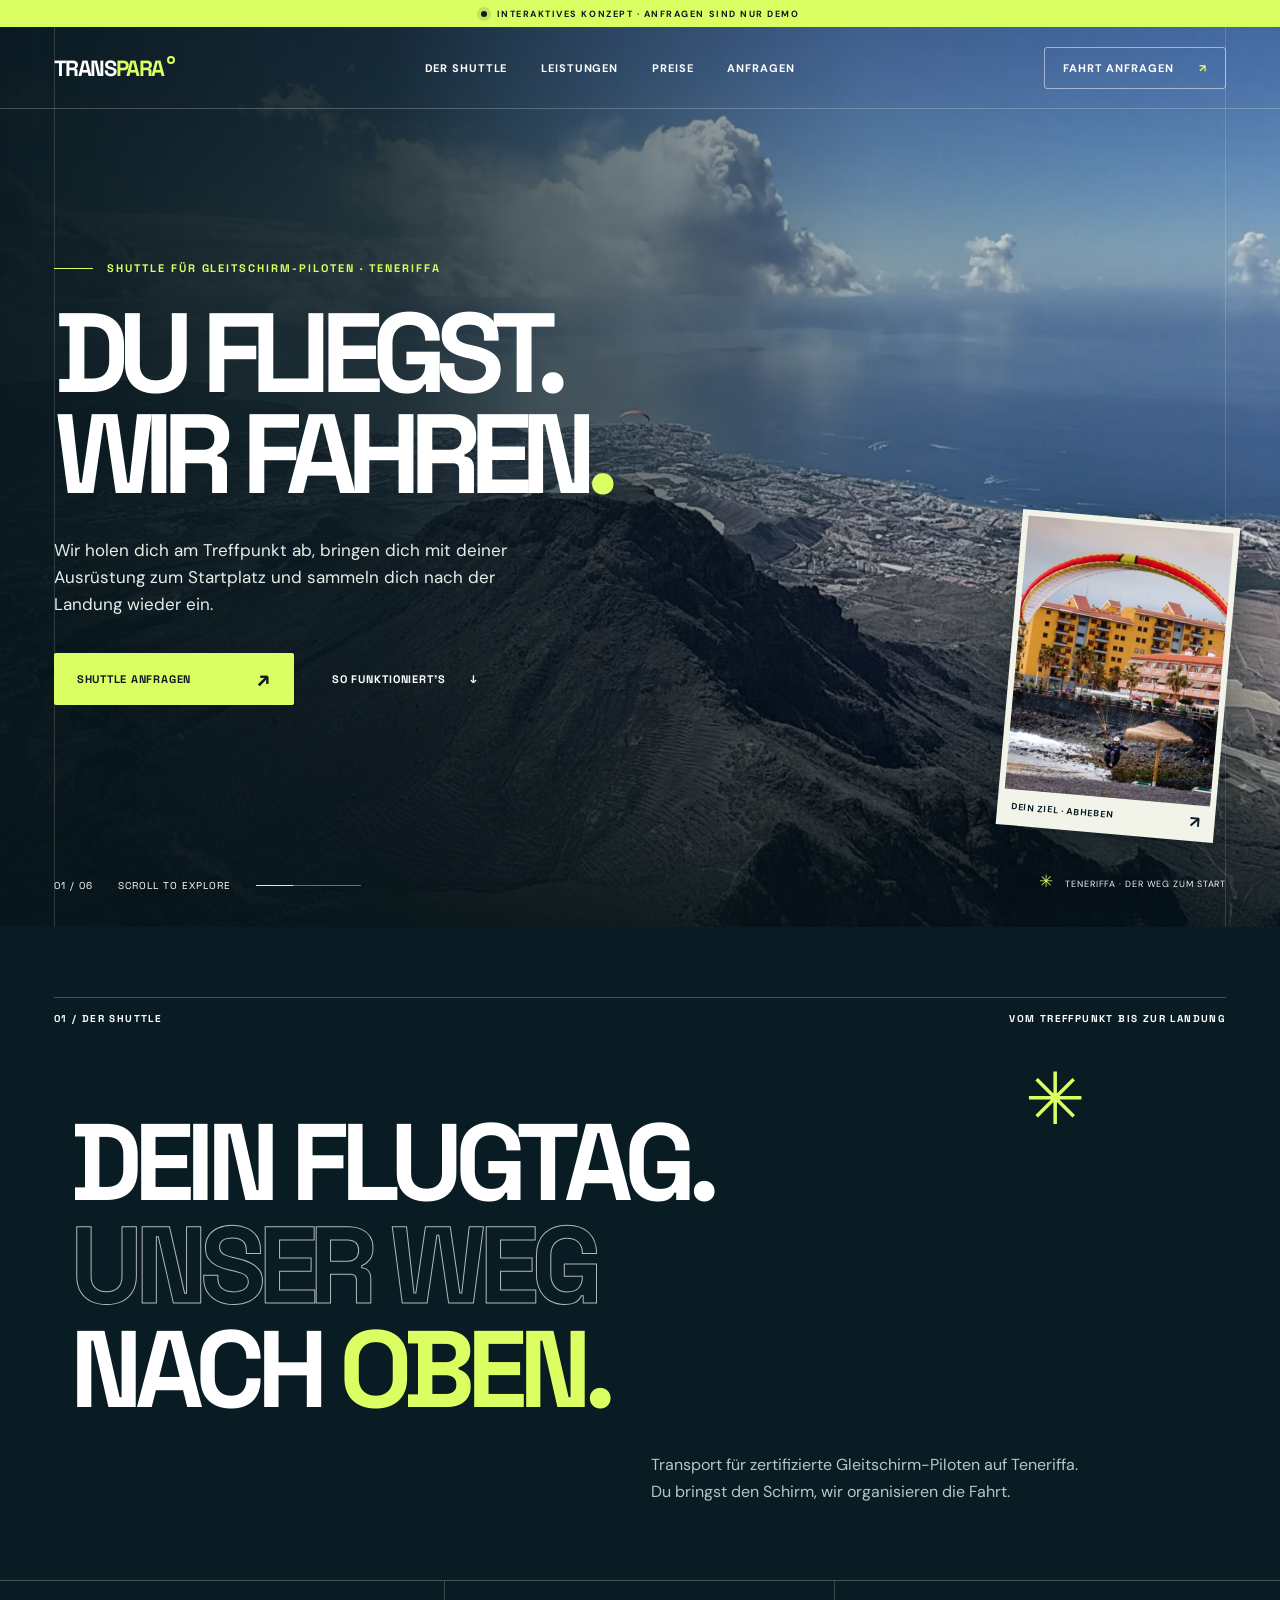
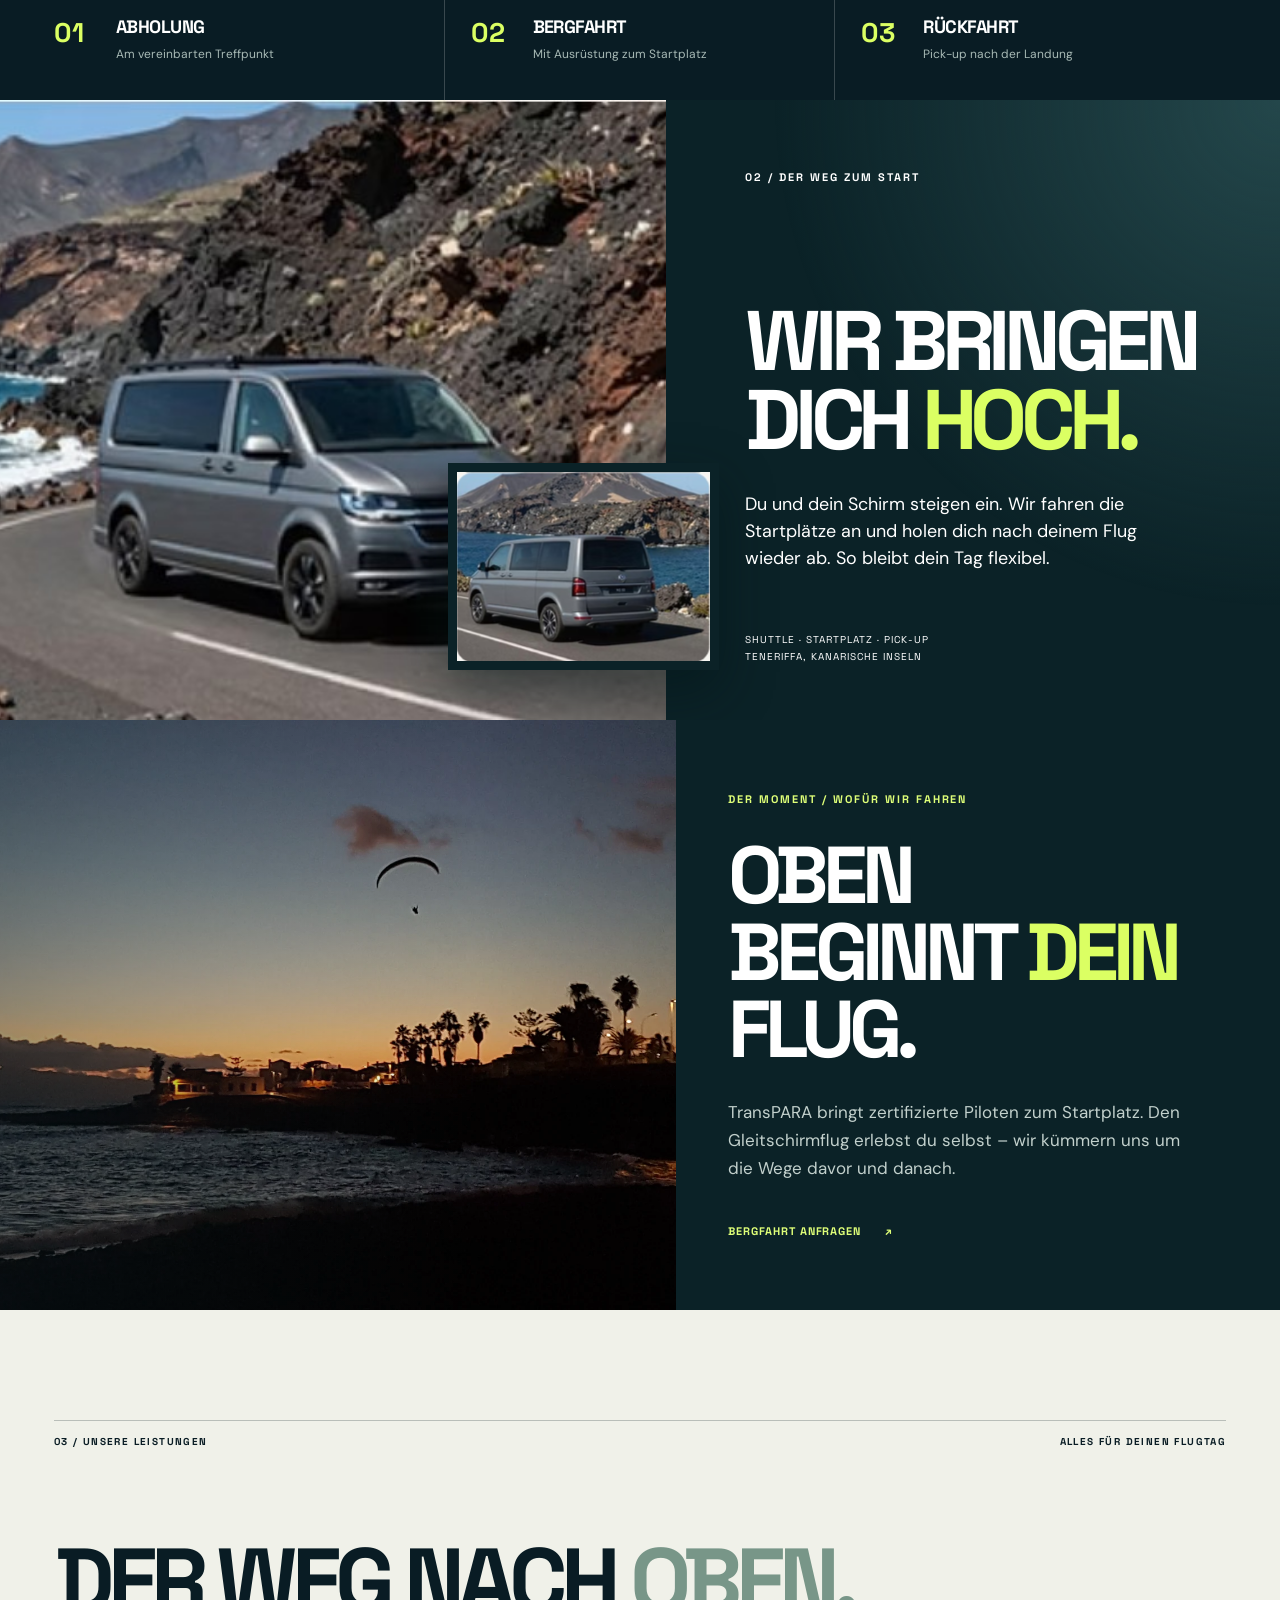
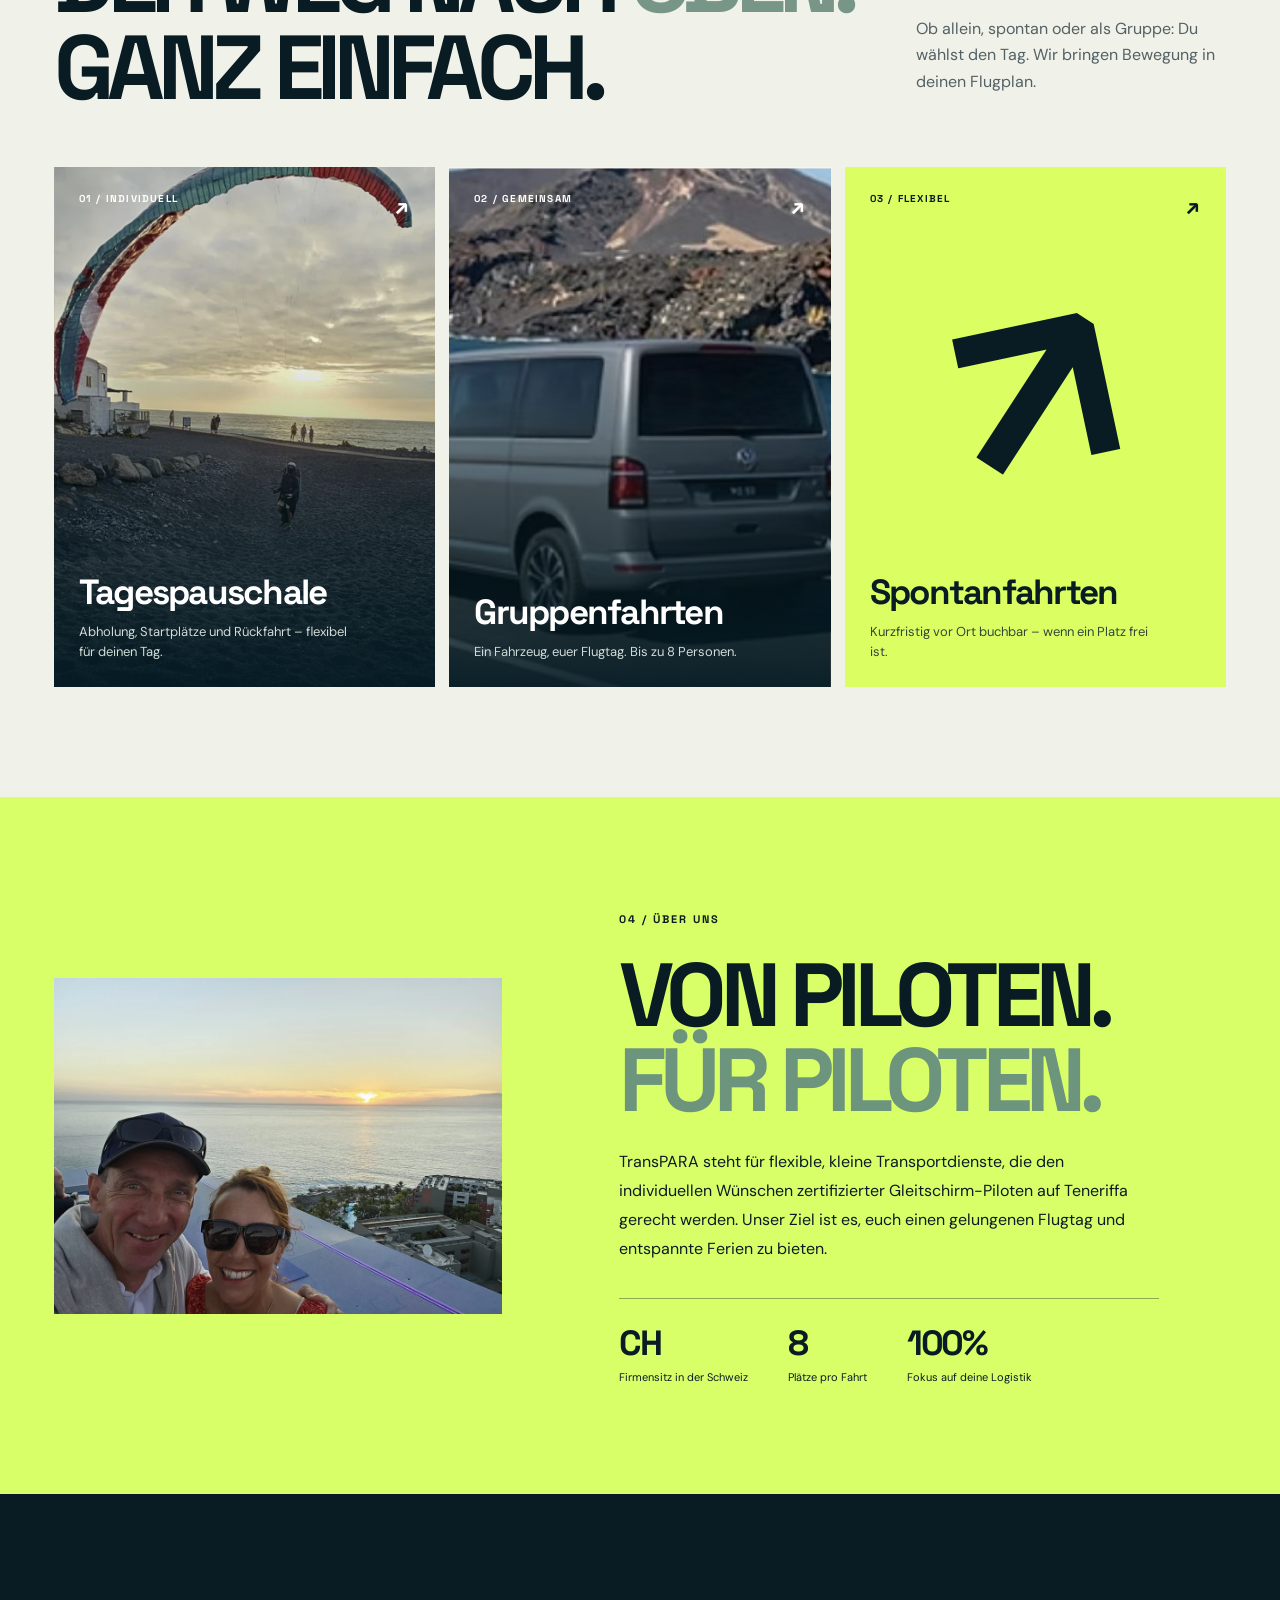
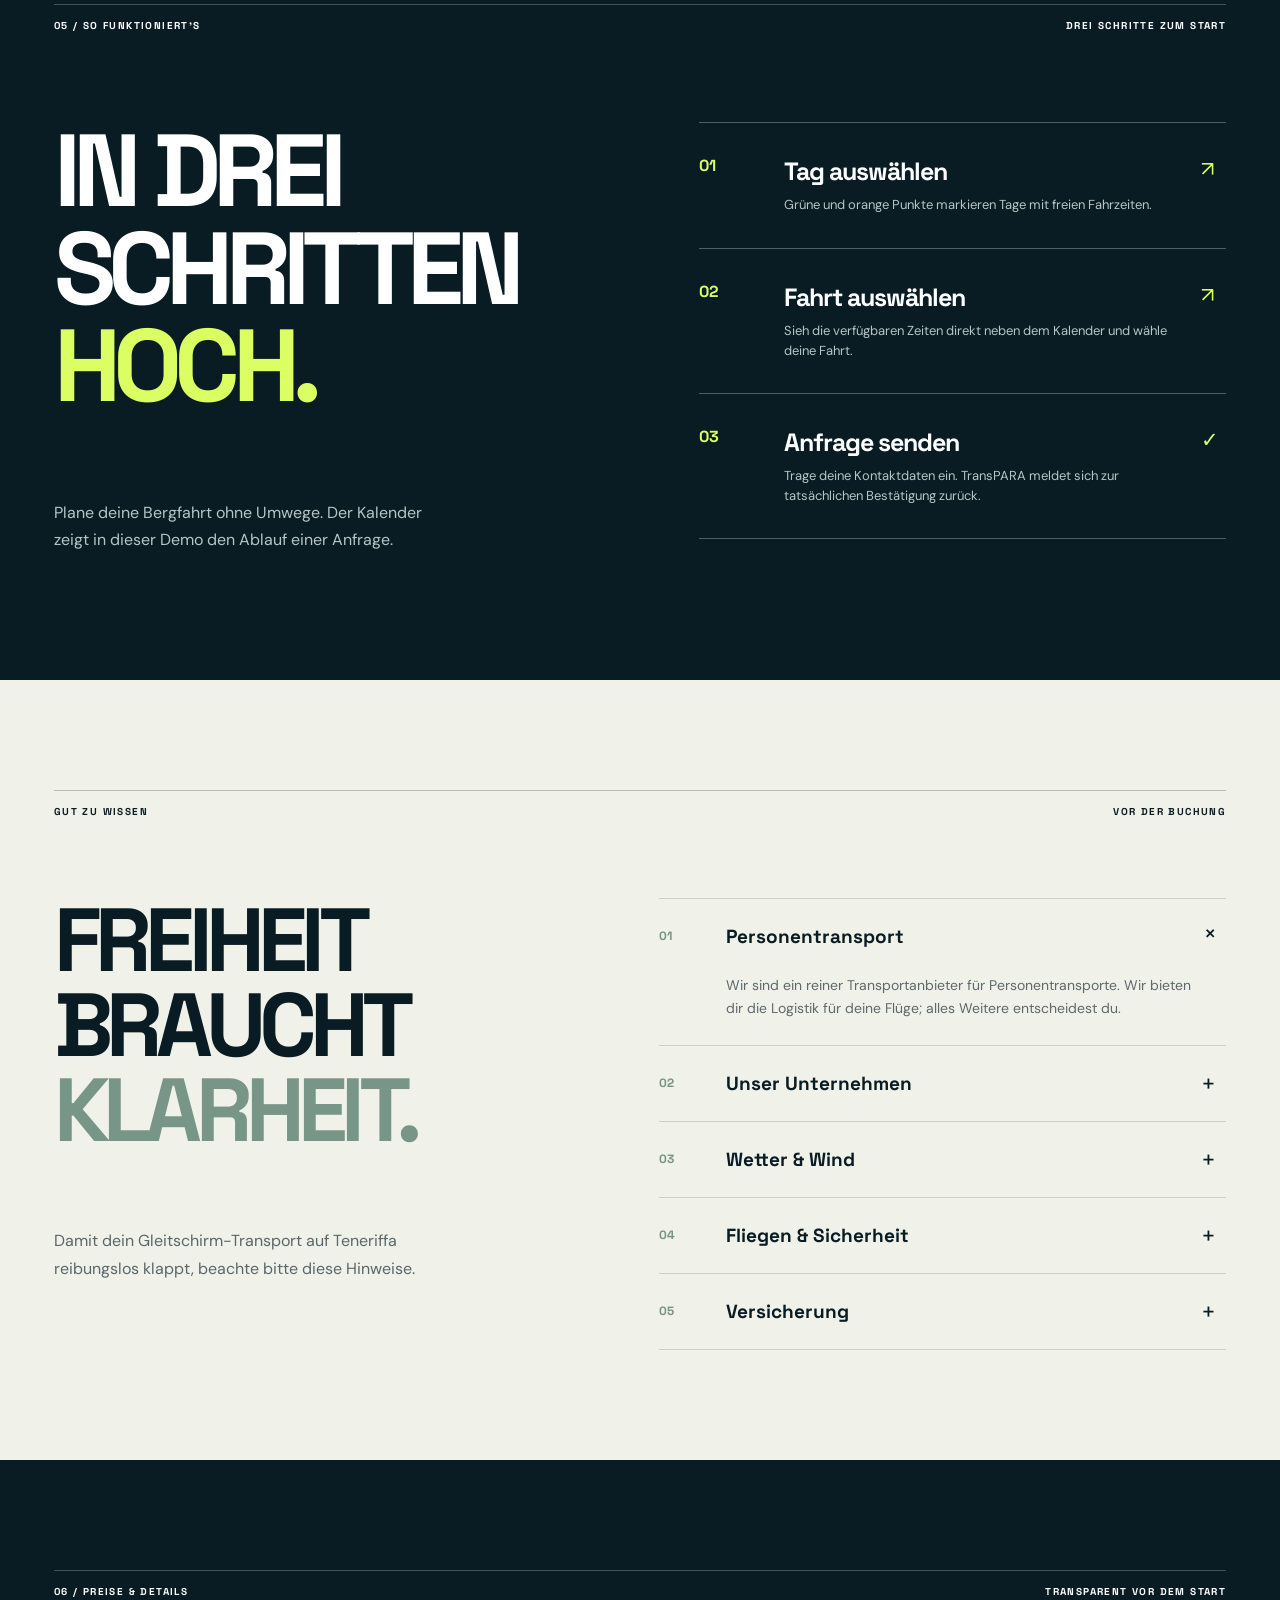
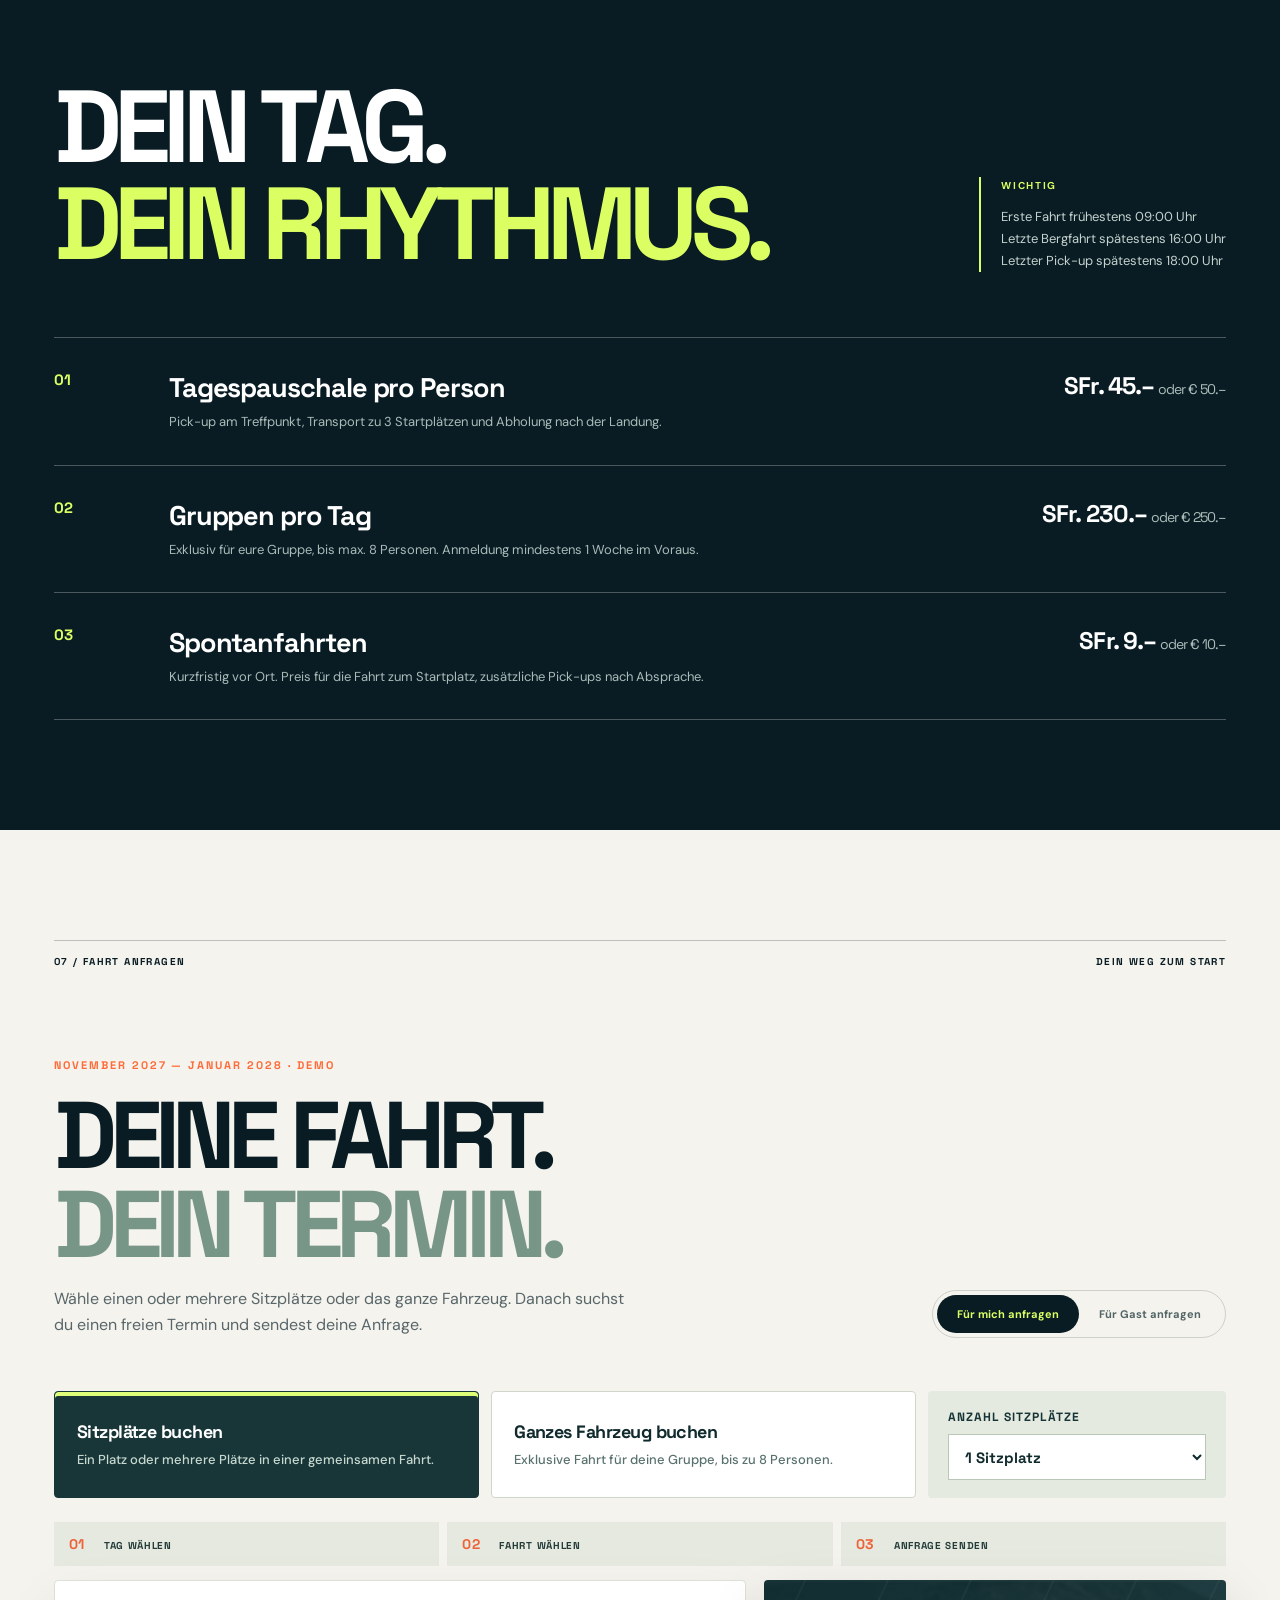
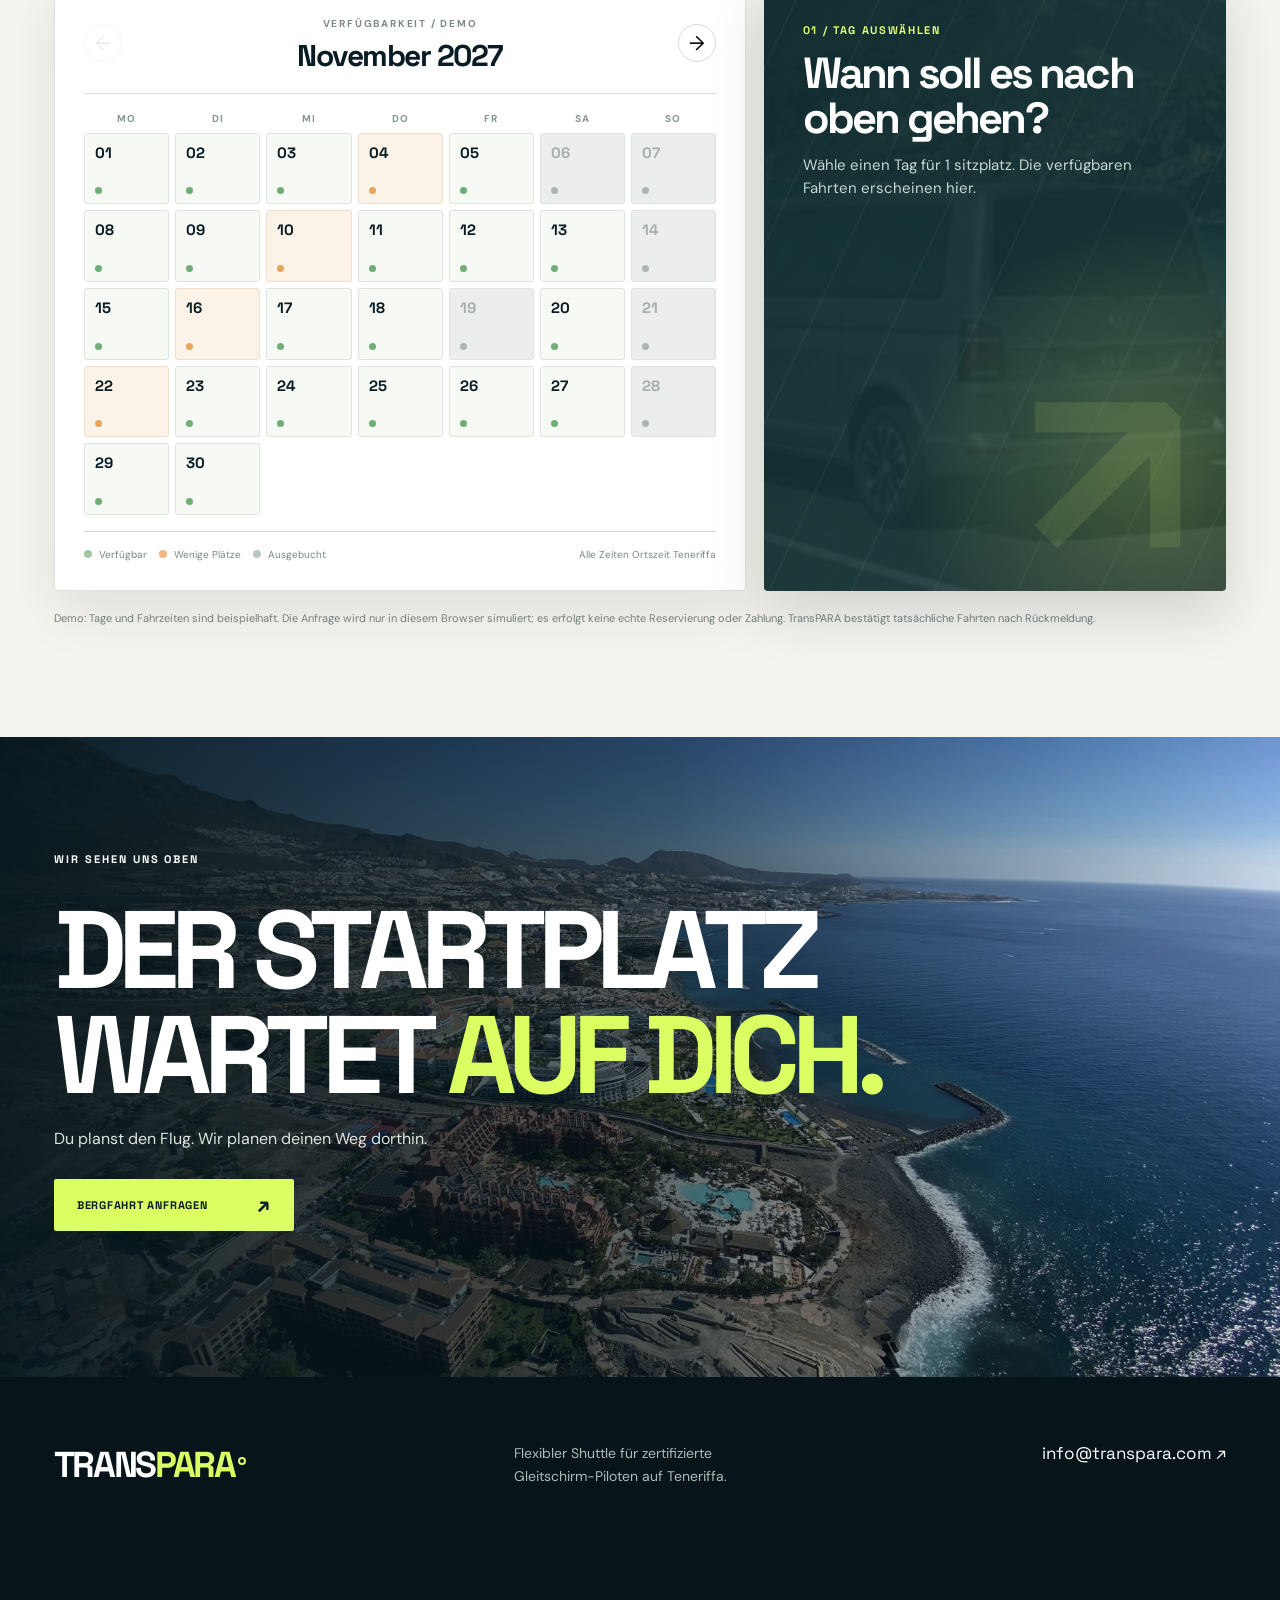
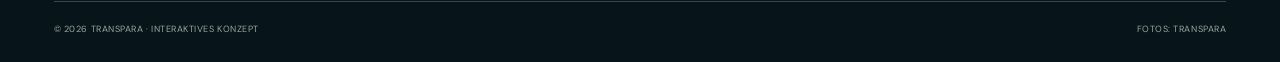
==== commit f9cae4de: "Update TransPARA V1 with client photography" ====
--- a/v1/index.html
+++ b/v1/index.html
@@ -26,7 +26,7 @@
 
   <main>
     <section class="hero" aria-labelledby="hero-title">
-      <div class="hero-image" role="img" aria-label="Illustration eines Piloten-Shuttles auf einer Bergstraße auf Teneriffa"></div>
+      <div class="hero-image" role="img" aria-label="Blick über Teneriffas Vulkanlandschaft bis zum Atlantik"></div>
       <div class="hero-shade"></div>
       <div class="hero-grid" aria-hidden="true"></div>
       <div class="hero-content">
@@ -35,7 +35,7 @@
         <p>Wir holen dich am Treffpunkt ab, bringen dich mit deiner Ausrüstung zum Startplatz und sammeln dich nach der Landung wieder ein.</p>
         <div class="hero-actions"><a class="button button-acid" href="#booking">SHUTTLE ANFRAGEN <span>↗</span></a><a class="text-link" href="#experience">SO FUNKTIONIERT'S <span>↓</span></a></div>
       </div>
-      <div class="hero-shuttle hero-flight-card" aria-label="Gleitschirmflug auf Teneriffa"><img src="assets/paraglider-flight-v3.jpg" alt="Illustration eines Gleitschirm-Piloten über der Küste Teneriffas"><span>DEIN ZIEL · ABHEBEN <b>↗</b></span></div>
+      <div class="hero-shuttle hero-flight-card" aria-label="Gleitschirmflug auf Teneriffa"><img src="assets/client-paragliding.webp" width="850" height="704" alt="Roter Gleitschirm vor der Küste Teneriffas"><span>DEIN ZIEL · ABHEBEN <b>↗</b></span></div>
       <div class="hero-index"><span>01 / 06</span><span>SCROLL TO EXPLORE</span><div class="scroll-track"><i></i></div></div>
       <div class="hero-note"><span class="mini-cross">✳</span> TENERIFFA · DER WEG ZUM START</div>
     </section>
@@ -46,9 +46,9 @@
       <div class="journey-strip"><div><b>01</b><strong>ABHOLUNG</strong><span>Am vereinbarten Treffpunkt</span></div><div><b>02</b><strong>BERGFAHRT</strong><span>Mit Ausrüstung zum Startplatz</span></div><div><b>03</b><strong>RÜCKFAHRT</strong><span>Pick-up nach der Landung</span></div></div>
     </section>
 
-    <section class="visual-story" aria-label="Piloten steigen mit Ausrüstung in den Shuttle"><div class="story-photo" role="img" aria-label="Illustration: Piloten mit Gleitschirmausrüstung steigen auf Teneriffa in einen Shuttle"></div><div class="story-overlay"><span class="eyebrow">02 / DER WEG ZUM START</span><h2>WIR BRINGEN<br>DICH <em>HOCH.</em></h2><p>Du und dein Schirm steigen ein. Wir fahren die Startplätze an und holen dich nach deinem Flug wieder ab. So bleibt dein Tag flexibel.</p><span class="coordinate">SHUTTLE · STARTPLATZ · PICK-UP<br>TENERIFFA, KANARISCHE INSELN</span></div></section>
+    <section class="visual-story" aria-label="Mit dem Shuttle zum Startplatz"><div class="story-photo" role="img" aria-label="TransPARA-Shuttle auf einer Küstenstrasse auf Teneriffa"></div><div class="story-overlay"><span class="eyebrow">02 / DER WEG ZUM START</span><h2>WIR BRINGEN<br>DICH <em>HOCH.</em></h2><p>Du und dein Schirm steigen ein. Wir fahren die Startplätze an und holen dich nach deinem Flug wieder ab. So bleibt dein Tag flexibel.</p><span class="coordinate">SHUTTLE · STARTPLATZ · PICK-UP<br>TENERIFFA, KANARISCHE INSELN</span></div></section>
 
-    <section class="flight-moment" aria-labelledby="flight-title"><div class="flight-moment-photo" role="img" aria-label="Gleitschirm-Piloten fliegen über der Küste Teneriffas"></div><div class="flight-moment-copy"><span class="eyebrow">DER MOMENT / WOFÜR WIR FAHREN</span><h2 id="flight-title">OBEN<br>BEGINNT <em>DEIN</em><br>FLUG.</h2><p>TransPARA bringt zertifizierte Piloten zum Startplatz. Den Gleitschirmflug erlebst du selbst – wir kümmern uns um die Wege davor und danach.</p><a class="text-link" href="#booking">BERGFAHRT ANFRAGEN <span>↗</span></a></div></section>
+    <section class="flight-moment" aria-labelledby="flight-title"><div class="flight-moment-photo" role="img" aria-label="Gleitschirme über der Küste Teneriffas bei Sonnenuntergang"></div><div class="flight-moment-copy"><span class="eyebrow">DER MOMENT / WOFÜR WIR FAHREN</span><h2 id="flight-title">OBEN<br>BEGINNT <em>DEIN</em><br>FLUG.</h2><p>TransPARA bringt zertifizierte Piloten zum Startplatz. Den Gleitschirmflug erlebst du selbst – wir kümmern uns um die Wege davor und danach.</p><a class="text-link" href="#booking">BERGFAHRT ANFRAGEN <span>↗</span></a></div></section>
 
     <section class="services section-pad" id="services">
       <div class="section-topline dark"><span>03 / UNSERE LEISTUNGEN</span><span>ALLES FÜR DEINEN FLUGTAG</span></div>
@@ -60,7 +60,7 @@
       </div>
     </section>
 
-    <section class="about section-pad" id="about"><div class="about-orbit" aria-hidden="true"><span>FLY MORE · WORRY LESS ·</span><b>✳</b></div><div class="about-content"><span class="eyebrow">04 / ÜBER UNS</span><h2>VON PILOTEN.<br><em>FÜR PILOTEN.</em></h2><p>TransPARA steht für flexible, kleine Transportdienste, die den individuellen Wünschen zertifizierter Gleitschirm-Piloten auf Teneriffa gerecht werden. Unser Ziel ist es, euch einen gelungenen Flugtag und entspannte Ferien zu bieten.</p><div class="about-facts"><div><strong>CH</strong><span>Firmensitz in der Schweiz</span></div><div><strong>8</strong><span>Plätze pro Fahrt</span></div><div><strong>100%</strong><span>Fokus auf deine Logistik</span></div></div></div></section>
+    <section class="about section-pad" id="about"><img class="about-photo" src="assets/client-transpara-team.webp" width="1000" height="750" alt="Das TransPARA-Team auf Teneriffa" loading="lazy"><div class="about-content"><span class="eyebrow">04 / ÜBER UNS</span><h2>VON PILOTEN.<br><em>FÜR PILOTEN.</em></h2><p>TransPARA steht für flexible, kleine Transportdienste, die den individuellen Wünschen zertifizierter Gleitschirm-Piloten auf Teneriffa gerecht werden. Unser Ziel ist es, euch einen gelungenen Flugtag und entspannte Ferien zu bieten.</p><div class="about-facts"><div><strong>CH</strong><span>Firmensitz in der Schweiz</span></div><div><strong>8</strong><span>Plätze pro Fahrt</span></div><div><strong>100%</strong><span>Fokus auf deine Logistik</span></div></div></div></section>
 
     <section class="how section-pad"><div class="section-topline"><span>05 / SO FUNKTIONIERT'S</span><span>DREI SCHRITTE ZUM START</span></div><div class="how-grid"><div class="how-title"><h2>IN DREI<br>SCHRITTEN <em>HOCH.</em></h2><p>Plane deine Bergfahrt ohne Umwege. Der Kalender zeigt in dieser Demo den Ablauf einer Anfrage.</p></div><div class="steps"><div class="step"><span>01</span><div><h3>Tag auswählen</h3><p>Grüne und orange Punkte markieren Tage mit freien Fahrzeiten.</p></div><b>↗</b></div><div class="step"><span>02</span><div><h3>Fahrt auswählen</h3><p>Sieh die verfügbaren Zeiten direkt neben dem Kalender und wähle deine Fahrt.</p></div><b>↗</b></div><div class="step"><span>03</span><div><h3>Anfrage senden</h3><p>Trage deine Kontaktdaten ein. TransPARA meldet sich zur tatsächlichen Bestätigung zurück.</p></div><b>✓</b></div></div></div></section>
 
@@ -79,7 +79,7 @@
     <section class="closing"><div class="closing-image"></div><div class="closing-content"><span class="eyebrow">WIR SEHEN UNS OBEN</span><h2>DER STARTPLATZ<br>WARTET <em>AUF DICH.</em></h2><p>Du planst den Flug. Wir planen deinen Weg dorthin.</p><a class="button button-acid" href="#booking">BERGFAHRT ANFRAGEN <span>↗</span></a></div></section>
   </main>
 
-  <footer><div class="footer-main"><a class="logo" href="#top">TRANS<span>PARA</span><i></i></a><p>Flexibler Shuttle für zertifizierte Gleitschirm-Piloten auf Teneriffa.</p><a href="mailto:info@transpara.com">info@transpara.com ↗</a></div><div class="footer-bottom"><span>© 2026 TRANSPARA · INTERAKTIVES KONZEPT</span><span>SHUTTLE-FOTOS: KUNDENREFERENZ · HERO UND EINSTIEG: KI-VISUALISIERUNGEN · WEITERE BILDER: <a href="https://commons.wikimedia.org/wiki/File:Paragliding_Tenerife_(67046097).jpeg">TENERIFFA 1</a> · <a href="https://commons.wikimedia.org/wiki/File:Paragliding_In_Tenerife_(65885149).jpeg">TENERIFFA 2</a> · <a href="https://commons.wikimedia.org/wiki/File:Parapente_en_Tenerife.jpg">PARAPENTE</a></span></div></footer>
+  <footer><div class="footer-main"><a class="logo" href="#top">TRANS<span>PARA</span><i></i></a><p>Flexibler Shuttle für zertifizierte Gleitschirm-Piloten auf Teneriffa.</p><a href="mailto:info@transpara.com">info@transpara.com ↗</a></div><div class="footer-bottom"><span>© 2026 TRANSPARA · INTERAKTIVES KONZEPT</span><span>FOTOS: TRANSPARA</span></div></footer>
 
   <dialog id="booking-modal" aria-labelledby="modal-title"><div class="modal-body"><button class="modal-close" type="button" aria-label="Schließen">×</button><div id="form-view"><span class="eyebrow orange">DEMO / FAHRTANFRAGE</span><h2 id="modal-title">FAHRT<br><em>ANFRAGEN.</em></h2><p id="modal-summary" class="modal-summary"></p><form id="booking-form"><div id="booking-selection" class="reservation-summary"></div><div class="form-grid"><label>Vorname <input name="firstName" autocomplete="given-name" required></label><label>Nachname <input name="lastName" autocomplete="family-name" required></label><label>E-Mail-Adresse <input name="email" type="email" autocomplete="email" required></label><label>Telefonnummer <input name="phone" type="tel" autocomplete="tel" required></label><label>Treffpunkt <input name="pickup" placeholder="z. B. La Caleta" required></label></div><label>Nachricht / Wünsche <textarea name="message" rows="3" placeholder="Was sollten wir wissen?"></textarea></label><div class="modal-bottom"><p>Nur Demo. Die tatsächliche Fahrt wird nach Rückmeldung bestätigt.</p><button type="submit" class="button button-dark">ANFRAGE SENDEN <span>↗</span></button></div></form></div><div id="success-view" hidden><div class="success-icon">✓</div><span class="eyebrow orange">ANFRAGE GESENDET</span><h2>WIR MELDEN<br><em>UNS BEI DIR.</em></h2><p id="success-copy"></p><div id="success-ref" class="success-ref"></div><button type="button" class="button button-dark done-button">ZURÜCK ZUM KALENDER <span>↗</span></button></div></div></dialog>
 </body>
--- a/v1/styles.css
+++ b/v1/styles.css
@@ -1 +1 @@
-:root{--ink:#091c24;--deep:#06151b;--lime:#dbff63;--paper:#f0f1e9;--muted:#6d797b;--line:rgba(9,28,36,.16);--orange:#ff6b38}*{box-sizing:border-box}html{scroll-behavior:smooth}body{margin:0;background:var(--ink);color:#fff;font-family:'DM Sans',Arial,sans-serif;overflow-x:hidden}button,input,select,textarea{font:inherit}button,a{touch-action:manipulation}a{color:inherit;text-decoration:none}button{cursor:pointer}h1,h2,h3,p{margin-top:0}h1,h2,h3,.logo,.button,.eyebrow,.section-topline,.card-top,.calendar-top h3{font-family:'Space Grotesk',Arial,sans-serif}h2{font-weight:700;letter-spacing:-.075em;line-height:.95}h2 em,h1 em{font-style:normal;color:var(--lime)}.demo-ribbon{height:27px;background:var(--lime);color:var(--ink);display:flex;align-items:center;justify-content:center;gap:10px;font-size:9px;font-weight:700;letter-spacing:.17em}.pulse{width:6px;height:6px;background:var(--ink);border-radius:50%;box-shadow:0 0 0 4px #091c2420}.site-header{height:82px;padding:0 4.2%;position:absolute;top:27px;left:0;right:0;z-index:10;display:flex;align-items:center;justify-content:space-between;border-bottom:1px solid #ffffff38}.logo{font-size:22px;font-weight:700;letter-spacing:-.065em;white-space:nowrap}.logo span{color:var(--lime)}.logo i{display:inline-block;border:2px solid var(--lime);width:8px;height:8px;border-radius:50%;margin:0 0 12px 3px}.site-header nav{display:flex;gap:34px;font-size:11px;font-weight:700;text-transform:uppercase;letter-spacing:.08em}.site-header nav a:hover,.text-link:hover{color:var(--lime)}.nav-cta{border:1px solid #ffffff80;border-radius:3px;padding:13px 18px;font-size:11px;font-weight:700;letter-spacing:.08em}.nav-cta span{color:var(--lime);padding-left:22px}.menu-toggle{display:none;background:none;border:0;color:white;font-size:24px}.hero{height:min(920px,100svh);min-height:700px;position:relative;isolation:isolate;overflow:hidden}.hero-image{position:absolute;inset:0;background-image:url('assets/swiss-flight.jpg');background-size:cover;background-position:center 56%;transform:scale(1.06);will-change:transform}.hero-shade{position:absolute;inset:0;background:linear-gradient(90deg,#06151bee 0%,#06151bbb 33%,#06151b24 75%),linear-gradient(0deg,#06151bca 0%,transparent 31%)}.hero-grid{position:absolute;inset:0 4.2%;border-left:1px solid #ffffff26;border-right:1px solid #ffffff26;pointer-events:none}.hero-content{position:relative;z-index:2;padding:clamp(180px,24vh,275px) 4.2% 0;max-width:1150px}.eyebrow{font-weight:700;font-size:11px;letter-spacing:.18em;text-transform:uppercase}.hero-eyebrow{display:flex;align-items:center;gap:14px;color:var(--lime);margin-bottom:28px}.eyebrow-line{width:39px;height:1px;background:var(--lime)}.hero h1{font-size:clamp(72px,10.2vw,160px);font-weight:700;letter-spacing:-.095em;line-height:.84;margin:0 0 28px}.hero h1 strong{font-weight:700}.hero h1 strong span{color:var(--lime)}.hero h1 em{font-style:normal;font-weight:400;color:white}.hero p{max-width:490px;color:#e6eee9;font-size:16px;line-height:1.65}.hero-actions{display:flex;align-items:center;gap:38px;margin-top:35px}.button{display:inline-flex;justify-content:space-between;align-items:center;gap:40px;padding:19px 23px;min-width:240px;border:0;border-radius:2px;font-size:11px;font-weight:700;letter-spacing:.07em;transition:transform .25s,background .25s}.button:hover{transform:translateY(-4px)}.button span{font-size:21px;line-height:0}.button-acid{background:var(--lime);color:var(--ink)}.button-dark{background:var(--ink);color:var(--lime)}.text-link{font-family:'Space Grotesk';font-size:11px;font-weight:700;letter-spacing:.08em}.text-link span{margin-left:20px}.hero-index{position:absolute;bottom:35px;left:4.2%;right:4.2%;z-index:2;display:flex;align-items:center;gap:25px;font-family:'Space Grotesk';font-size:10px;letter-spacing:.1em}.scroll-track{width:105px;height:1px;background:#ffffff60}.scroll-track i{display:block;width:35%;height:1px;background:var(--lime);animation:track 3s ease-in-out infinite}@keyframes track{50%{transform:translateX(190%)}}.hero-note{position:absolute;bottom:35px;right:4.2%;font-size:9px;letter-spacing:.1em;z-index:2}.mini-cross{color:var(--lime);font-size:17px;margin-right:8px}.section-pad{padding:110px 4.2%}.section-topline{display:flex;justify-content:space-between;border-top:1px solid #ffffff3d;padding-top:14px;font-size:10px;letter-spacing:.14em;font-weight:700}.section-topline.dark{border-color:#091c243d}.statement{min-height:760px;padding:70px 4.2% 0;background:var(--ink);overflow:hidden}.statement-copy{position:relative;margin:105px auto 100px;max-width:1140px}.statement-copy .asterisk{position:absolute;right:11%;top:-58px;color:var(--lime);font-size:72px;animation:rotate 18s linear infinite}@keyframes rotate{to{transform:rotate(360deg)}}.statement h2{font-size:clamp(67px,9vw,140px);margin-bottom:30px}.statement h2 span{-webkit-text-stroke:1px #ffffffb0;color:transparent}.statement h2 i{font-style:normal;color:var(--lime)}.statement p{max-width:440px;color:#b7c6c4;line-height:1.7;margin-left:51%;font-size:16px}.marquee{overflow:hidden;border-top:1px solid #ffffff38;padding:20px 0 16px;margin:0 -4.6%;white-space:nowrap;font-family:'Space Grotesk';font-size:18px;font-weight:700;letter-spacing:.15em;color:#94a4a0}.marquee div{width:max-content;animation:marquee 25s linear infinite}.marquee b{color:var(--lime);padding:0 40px}@keyframes marquee{to{transform:translateX(-50%)}}.visual-story{height:900px;max-height:100svh;min-height:620px;position:relative;overflow:hidden;background:#406276}.story-photo{position:absolute;inset:-10%;background:url('assets/flying-tenerife.jpg') center / cover;will-change:transform}.story-overlay{position:relative;height:100%;z-index:1;padding:80px 4.2%;background:linear-gradient(90deg,#06151be0,transparent 75%),linear-gradient(0deg,#06151b9a,transparent 55%);display:flex;flex-direction:column;align-items:flex-start}.story-overlay h2{font-size:clamp(70px,11vw,165px);margin:auto 0 10px}.story-overlay p{font-size:20px;margin-bottom:65px}.coordinate{align-self:flex-end;font-family:'Space Grotesk';font-size:10px;line-height:1.7;letter-spacing:.1em}.services,.know,.booking{background:var(--paper);color:var(--ink)}.services-heading{display:flex;justify-content:space-between;align-items:end;gap:45px;margin:90px 0 56px}.services-heading h2{font-size:clamp(56px,7.1vw,112px);margin:0}.services-heading h2 em,.know h2 em,.booking h2 em{color:#789688}.services-heading p{max-width:310px;line-height:1.65;color:#536165}.service-grid{display:grid;grid-template-columns:repeat(3,1fr);gap:14px}.service-card{height:520px;position:relative;overflow:hidden;background:var(--ink);color:white;display:flex;flex-direction:column;justify-content:space-between}.card-photo{position:absolute;inset:0;background-size:cover;background-position:center;transition:transform .7s ease}.service-card:hover .card-photo{transform:scale(1.08)}.photo-one{background-image:linear-gradient(0deg,#041b24e8,transparent 60%),url('assets/paraglider-tenerife.jpg');background-position:58% center}.photo-two{background-image:linear-gradient(0deg,#041b24e8,transparent 60%),url('assets/tenerife-coast.jpg');background-position:49% center}.card-top,.card-bottom{position:relative;z-index:1;padding:25px}.card-top{display:flex;justify-content:space-between;font-size:10px;letter-spacing:.12em;font-weight:700}.card-top span:last-child{font-size:22px}.card-bottom h3{font-size:35px;letter-spacing:-.05em;margin-bottom:8px}.card-bottom p{font-size:13px;line-height:1.55;max-width:280px;color:#d1dbd7;margin:0}.graphic-card{background:var(--lime);color:var(--ink)}.graphic-card .card-bottom p{color:#344838}.graphic-wind{font-size:250px;line-height:1;text-align:center;transform:rotate(-12deg);font-weight:700}.about{min-height:680px;display:flex;align-items:center;gap:10%;background:#d9ff68;color:var(--ink)}.about-orbit{width:35vw;height:35vw;max-width:500px;max-height:500px;border:1px solid #091c2466;border-radius:50%;display:grid;place-items:center;position:relative;flex:none}.about-orbit:before,.about-orbit:after{content:"";position:absolute;inset:12%;border:1px solid #091c242e;border-radius:50%}.about-orbit:after{inset:26%}.about-orbit span{position:absolute;top:11%;font-family:'Space Grotesk';font-size:12px;letter-spacing:.15em}.about-orbit b{font-size:130px;line-height:1;animation:rotate 22s linear infinite}.about-content{max-width:700px}.about h2{font-size:clamp(55px,7vw,112px);margin:25px 0}.about h2 em{color:#6d947c}.about-content>p{max-width:540px;line-height:1.8;font-size:16px}.about-facts{border-top:1px solid #091c2460;display:flex;gap:40px;margin-top:35px;padding-top:22px}.about-facts div{display:flex;flex-direction:column;gap:5px}.about-facts strong{font-family:'Space Grotesk';font-size:35px;letter-spacing:-.07em}.about-facts span{font-size:11px}.how{background:var(--ink)}.how-grid{display:grid;grid-template-columns:1fr 1fr;gap:10%;margin-top:90px}.how h2{font-size:clamp(65px,8vw,120px)}.how-title p{max-width:400px;color:#b7c6c4;line-height:1.7}.steps{border-top:1px solid #ffffff4a}.step{border-bottom:1px solid #ffffff4a;padding:32px 0;display:grid;grid-template-columns:65px 1fr 25px;gap:20px}.step>span{color:var(--lime);font-family:'Space Grotesk';font-weight:700}.step h3{font-size:25px;letter-spacing:-.04em;margin:0 0 8px}.step p{font-size:13px;color:#b7c6c4;line-height:1.55;margin:0}.step b{font-weight:400;font-size:21px;color:var(--lime)}.know-grid{display:grid;grid-template-columns:.9fr 1.1fr;gap:12%;margin-top:80px}.know h2{font-size:clamp(62px,7vw,105px)}.know-grid>div>p{color:#59676a;max-width:400px;line-height:1.7}.accordion{border-top:1px solid var(--line)}.accordion details{border-bottom:1px solid var(--line)}.accordion summary{list-style:none;display:grid;grid-template-columns:55px 1fr 25px;gap:12px;align-items:center;padding:22px 0;cursor:pointer;font-family:'Space Grotesk';font-size:19px;font-weight:700}.accordion summary::-webkit-details-marker{display:none}.accordion summary span{font-size:12px;color:#769381}.accordion summary i{font-style:normal;font-size:24px;font-weight:400;transition:transform .2s}.accordion details[open] summary i{transform:rotate(45deg)}.accordion details p{padding:0 25px 25px 67px;color:#5d696c;line-height:1.65;font-size:14px;margin:0}.pricing{background:var(--ink)}.pricing-head{display:flex;justify-content:space-between;align-items:end;gap:40px;margin:80px 0 65px}.pricing h2{font-size:clamp(65px,8vw,120px);margin:0}.time-note{border-left:2px solid var(--lime);padding-left:20px;display:flex;flex-direction:column;gap:12px;line-height:1.7;color:#c5d2cd;font-size:13px}.time-note b{color:var(--lime);font-size:10px;letter-spacing:.17em}.price-list{border-top:1px solid #ffffff44}.price-row{display:grid;grid-template-columns:95px 1fr auto;gap:20px;align-items:start;border-bottom:1px solid #ffffff44;padding:32px 0}.price-row>span{font-family:'Space Grotesk';color:var(--lime);font-size:15px;font-weight:700}.price-row h3{font-size:27px;margin:0 0 7px;letter-spacing:-.04em}.price-row p{font-size:13px;color:#aabcb8;line-height:1.55;max-width:550px;margin:0}.price-row strong{font-family:'Space Grotesk';font-size:24px;letter-spacing:-.04em;white-space:nowrap}.price-row small{font-size:14px;color:#aabcb8;font-weight:400}.booking-intro{display:flex;justify-content:space-between;align-items:end;gap:30px;margin:85px 0 50px}.booking h2{font-size:clamp(70px,9vw,140px);margin:17px 0}.booking-intro p{max-width:430px;line-height:1.7;color:#58666a}.orange{color:var(--orange)}.mode-switch{display:flex;border:1px solid var(--line);padding:4px;border-radius:100px;margin-bottom:15px}.mode{border:0;background:none;border-radius:100px;padding:12px 20px;font-size:11px;font-weight:700;color:#526466;white-space:nowrap}.mode.active{background:var(--ink);color:var(--lime)}.calendar-shell{background:white;box-shadow:0 16px 50px #091c2412;padding:30px;border-radius:5px}.calendar-top{display:flex;align-items:center;justify-content:space-between;padding:8px 0 30px;border-bottom:1px solid var(--line)}.calendar-top>div{text-align:center}.calendar-top>div span{font-size:10px;letter-spacing:.18em;color:#7b898b;font-weight:700}.calendar-top h3{font-size:37px;letter-spacing:-.05em;margin:4px 0 0}.calendar-arrow{border:1px solid var(--line);background:transparent;border-radius:50%;width:45px;height:45px;font-size:20px}.calendar-arrow:disabled{opacity:.25;cursor:not-allowed}.calendar-weekdays,.calendar-days{display:grid;grid-template-columns:repeat(7,1fr);gap:8px}.calendar-weekdays{padding:22px 0 10px;text-align:center;color:#879496;font-size:10px;font-weight:700;letter-spacing:.1em}.day{min-height:76px;border:1px solid #dde3de;border-radius:3px;background:#f7f9f5;text-align:left;padding:11px 13px;display:flex;flex-direction:column;justify-content:space-between;color:var(--ink);font-family:'Space Grotesk';transition:transform .2s,background .2s,border-color .2s}.day:hover:not(:disabled){transform:translateY(-3px);border-color:var(--ink)}.day .date-num{font-size:17px;font-weight:700}.day .day-status{font-size:10px;color:#557461}.day.limited{background:#fbf2e8;border-color:#f3dfc9}.day.limited .day-status{color:#b77540}.day.unavailable{background:#eceeeb;color:#a7afab;cursor:not-allowed}.day.unavailable .day-status{color:#a7afab}.day.selected{background:var(--ink);border-color:var(--ink);color:var(--lime)}.day.selected .day-status{color:white}.day.empty{visibility:hidden}.calendar-footer{display:flex;justify-content:space-between;gap:20px;padding-top:22px;margin-top:10px;border-top:1px solid var(--line);font-size:10px;color:#798688}.legend{display:flex;gap:25px}.legend span{display:flex;align-items:center;gap:7px}.legend i{display:inline-block;width:8px;height:8px;border-radius:50%;background:#a3c9a4}.legend i.limited{background:#efb980}.legend i.unavailable{background:#bdc7c1}.slot-panel{margin-top:16px;background:#dfff78;min-height:154px;padding:30px 35px;display:flex;align-items:center;justify-content:space-between;gap:35px;border-radius:3px}.slot-panel h3{font-family:'Space Grotesk';font-size:26px;letter-spacing:-.04em;margin:7px 0}.slot-panel p{font-size:13px;line-height:1.5;margin:0}.slot-times{display:flex;gap:8px;flex-wrap:wrap;justify-content:flex-end}.slot-time{background:var(--ink);color:var(--lime);border:0;padding:17px 20px;font-size:12px;font-weight:700}.slot-time:hover{background:#234039}.slot-time:disabled{background:#adc575;color:#657c46;cursor:not-allowed;text-decoration:line-through}.demo-disclaimer{font-size:11px;color:#748080;margin:19px 0 0}.closing{min-height:640px;position:relative;overflow:hidden}.closing-image{position:absolute;inset:0;background:linear-gradient(90deg,#07171dec,#07171d8a 60%,#07171d22),url('assets/swiss-alps.jpg') center / cover}.closing-content{position:relative;padding:110px 4.2%}.closing h2{font-size:clamp(75px,10vw,150px);margin:30px 0 20px}.closing p{margin-bottom:30px;color:#dbe5dd}footer{background:#07151a;padding:65px 4.2% 25px}.footer-main{display:flex;align-items:start;justify-content:space-between;gap:30px;padding-bottom:100px}.footer-main .logo{font-size:36px}.footer-main p{max-width:260px;color:#aebbb6;font-size:14px;line-height:1.6}.footer-main>a:last-child{font-family:'Space Grotesk';font-size:17px}.footer-bottom{border-top:1px solid #ffffff35;padding-top:20px;display:flex;justify-content:space-between;gap:25px;color:#97a6a0;font-size:9px;letter-spacing:.06em;line-height:1.6}.footer-bottom a{text-decoration:underline}dialog{border:0;border-radius:4px;padding:0;width:min(630px,calc(100% - 28px));max-height:calc(100svh - 24px);box-shadow:0 30px 100px #0009;color:var(--ink);background:var(--paper)}dialog::backdrop{background:#06151bdd;backdrop-filter:blur(10px)}.modal-body{padding:42px;overflow:auto;max-height:calc(100svh - 24px)}.modal-close{position:absolute;right:22px;top:18px;border:0;background:transparent;font-size:31px;color:var(--ink)}dialog h2{font-size:clamp(42px,6vw,70px);margin:18px 0 18px}dialog h2 em{color:#7e9a87}.modal-summary{background:#dfff78;padding:13px 17px;font-size:13px;font-weight:700;margin-bottom:23px}.form-grid{display:grid;grid-template-columns:1fr 1fr;gap:14px}form label{display:flex;flex-direction:column;gap:7px;font-size:11px;font-weight:700;margin-bottom:16px}form input,form select,form textarea{background:#fff;border:1px solid #cad3ce;border-radius:2px;padding:13px 12px;outline:0;color:var(--ink);width:100%;font-size:14px}form input:focus,form select:focus,form textarea:focus{border-color:#5c8d72;box-shadow:0 0 0 3px #92b9a344}.modal-bottom{display:flex;align-items:center;justify-content:space-between;gap:14px}.modal-bottom p{font-size:10px;color:#697877;max-width:140px;margin:0}.modal-bottom .button{min-width:270px}.success-icon{width:70px;height:70px;border-radius:50%;background:var(--lime);display:grid;place-items:center;font-size:37px;margin-bottom:30px}.success-ref{border-top:1px solid var(--line);border-bottom:1px solid var(--line);padding:18px 0;margin:30px 0;font-family:'Space Grotesk';font-size:13px;font-weight:700}.reveal{opacity:0;transform:translateY(32px);transition:opacity .7s,transform .7s}.reveal.visible{opacity:1;transform:translateY(0)}@media(max-width:1000px){.site-header nav{gap:15px}.hero h1{font-size:clamp(65px,11vw,110px)}.service-card{height:440px}.card-bottom h3{font-size:29px}.about-orbit{width:30vw;height:30vw}.statement{min-height:680px}}@media(max-width:700px){.demo-ribbon{font-size:8px}.site-header{height:70px;padding:0 20px}.site-header nav{display:none;position:absolute;top:70px;left:0;right:0;background:var(--ink);padding:25px;flex-direction:column}.site-header nav.open{display:flex}.nav-cta{display:none}.menu-toggle{display:block}.hero{min-height:690px;height:100svh}.hero-image{background-position:53% center}.hero-shade{background:linear-gradient(90deg,#06151bd9,#06151b52),linear-gradient(0deg,#06151bd9,transparent 65%)}.hero-content{padding:210px 20px 0}.hero h1{font-size:clamp(58px,13vw,95px)}.hero p{font-size:14px;max-width:380px}.hero-actions{flex-direction:column;align-items:flex-start;gap:22px}.hero-index{left:20px}.hero-note{display:none}.section-pad{padding:75px 20px}.section-topline{font-size:9px}.section-topline span:last-child{display:none}.statement{padding:70px 20px 0;min-height:590px}.statement-copy{margin:100px auto 80px}.statement h2{font-size:clamp(51px,11vw,85px)}.statement p{margin-left:0;font-size:14px}.statement-copy .asterisk{right:0;font-size:52px}.marquee{margin:0 -20px}.visual-story{height:650px;min-height:0}.story-overlay{padding:55px 20px}.story-overlay h2{font-size:clamp(62px,11vw,95px)}.story-overlay p{font-size:16px}.services-heading,.pricing-head,.booking-intro{display:block;margin:60px 0 35px}.services-heading h2,.know h2,.pricing h2,.booking h2{font-size:clamp(55px,10vw,85px)}.services-heading p{margin-top:20px}.service-grid{grid-template-columns:1fr;gap:10px}.service-card{height:410px}.about{display:block;min-height:0}.about-orbit{width:240px;height:240px;margin:0 auto 60px}.about-orbit b{font-size:80px}.about-orbit span{font-size:8px}.about h2{font-size:clamp(55px,10vw,80px)}.about-facts{gap:20px;flex-wrap:wrap}.how-grid,.know-grid{display:block;margin-top:60px}.how h2{font-size:75px}.steps{margin-top:45px}.accordion{margin-top:40px}.pricing-head .time-note{margin-top:35px}.price-row{grid-template-columns:40px 1fr;gap:10px}.price-row strong{grid-column:2;font-size:21px}.booking-intro .mode-switch{display:inline-flex;margin-top:20px}.calendar-shell{padding:13px}.calendar-top h3{font-size:27px}.calendar-days,.calendar-weekdays{gap:3px}.day{min-height:64px;padding:6px}.day .date-num{font-size:14px}.day .day-status{font-size:7px}.calendar-footer{display:block}.legend{gap:10px;flex-wrap:wrap;margin-bottom:10px}.slot-panel{display:block;padding:24px}.slot-times{justify-content:flex-start;margin-top:20px}.slot-time{padding:13px}.closing{min-height:550px}.closing-content{padding:95px 20px}.closing h2{font-size:clamp(65px,12vw,100px)}.footer-main,.footer-bottom{display:block}.footer-main{padding-bottom:50px}.footer-main p{margin:30px 0}.footer-bottom span{display:block;margin-bottom:10px}.modal-body{padding:27px}.form-grid{grid-template-columns:1fr;gap:0}.modal-bottom{display:block}.modal-bottom p{max-width:none;margin-bottom:15px}}@media(prefers-reduced-motion:reduce){html{scroll-behavior:auto}.reveal{opacity:1;transform:none}.hero-image,.story-photo{transform:none!important}.marquee div,.statement-copy .asterisk,.about-orbit b,.scroll-track i{animation:none}}
+:root{--ink:#091c24;--deep:#06151b;--lime:#dbff63;--paper:#f0f1e9;--muted:#6d797b;--line:rgba(9,28,36,.16);--orange:#ff6b38}*{box-sizing:border-box}html{scroll-behavior:smooth}body{margin:0;background:var(--ink);color:#fff;font-family:'DM Sans',Arial,sans-serif;overflow-x:hidden}button,input,select,textarea{font:inherit}button,a{touch-action:manipulation}a{color:inherit;text-decoration:none}button{cursor:pointer}h1,h2,h3,p{margin-top:0}h1,h2,h3,.logo,.button,.eyebrow,.section-topline,.card-top,.calendar-top h3{font-family:'Space Grotesk',Arial,sans-serif}h2{font-weight:700;letter-spacing:-.075em;line-height:.95}h2 em,h1 em{font-style:normal;color:var(--lime)}.demo-ribbon{height:27px;background:var(--lime);color:var(--ink);display:flex;align-items:center;justify-content:center;gap:10px;font-size:9px;font-weight:700;letter-spacing:.17em}.pulse{width:6px;height:6px;background:var(--ink);border-radius:50%;box-shadow:0 0 0 4px #091c2420}.site-header{height:82px;padding:0 4.2%;position:absolute;top:27px;left:0;right:0;z-index:10;display:flex;align-items:center;justify-content:space-between;border-bottom:1px solid #ffffff38}.logo{font-size:22px;font-weight:700;letter-spacing:-.065em;white-space:nowrap}.logo span{color:var(--lime)}.logo i{display:inline-block;border:2px solid var(--lime);width:8px;height:8px;border-radius:50%;margin:0 0 12px 3px}.site-header nav{display:flex;gap:34px;font-size:11px;font-weight:700;text-transform:uppercase;letter-spacing:.08em}.site-header nav a:hover,.text-link:hover{color:var(--lime)}.nav-cta{border:1px solid #ffffff80;border-radius:3px;padding:13px 18px;font-size:11px;font-weight:700;letter-spacing:.08em}.nav-cta span{color:var(--lime);padding-left:22px}.menu-toggle{display:none;background:none;border:0;color:white;font-size:24px}.hero{height:min(920px,100svh);min-height:700px;position:relative;isolation:isolate;overflow:hidden}.hero-image{position:absolute;inset:0;background-size:cover;background-position:center 56%;transform:scale(1.06);will-change:transform}.hero-shade{position:absolute;inset:0;background:linear-gradient(90deg,#06151bee 0%,#06151bbb 33%,#06151b24 75%),linear-gradient(0deg,#06151bca 0%,transparent 31%)}.hero-grid{position:absolute;inset:0 4.2%;border-left:1px solid #ffffff26;border-right:1px solid #ffffff26;pointer-events:none}.hero-content{position:relative;z-index:2;padding:clamp(180px,24vh,275px) 4.2% 0;max-width:1150px}.eyebrow{font-weight:700;font-size:11px;letter-spacing:.18em;text-transform:uppercase}.hero-eyebrow{display:flex;align-items:center;gap:14px;color:var(--lime);margin-bottom:28px}.eyebrow-line{width:39px;height:1px;background:var(--lime)}.hero h1{font-size:clamp(72px,10.2vw,160px);font-weight:700;letter-spacing:-.095em;line-height:.84;margin:0 0 28px}.hero h1 strong{font-weight:700}.hero h1 strong span{color:var(--lime)}.hero h1 em{font-style:normal;font-weight:400;color:white}.hero p{max-width:490px;color:#e6eee9;font-size:16px;line-height:1.65}.hero-actions{display:flex;align-items:center;gap:38px;margin-top:35px}.button{display:inline-flex;justify-content:space-between;align-items:center;gap:40px;padding:19px 23px;min-width:240px;border:0;border-radius:2px;font-size:11px;font-weight:700;letter-spacing:.07em;transition:transform .25s,background .25s}.button:hover{transform:translateY(-4px)}.button span{font-size:21px;line-height:0}.button-acid{background:var(--lime);color:var(--ink)}.button-dark{background:var(--ink);color:var(--lime)}.text-link{font-family:'Space Grotesk';font-size:11px;font-weight:700;letter-spacing:.08em}.text-link span{margin-left:20px}.hero-index{position:absolute;bottom:35px;left:4.2%;right:4.2%;z-index:2;display:flex;align-items:center;gap:25px;font-family:'Space Grotesk';font-size:10px;letter-spacing:.1em}.scroll-track{width:105px;height:1px;background:#ffffff60}.scroll-track i{display:block;width:35%;height:1px;background:var(--lime);animation:track 3s ease-in-out infinite}@keyframes track{50%{transform:translateX(190%)}}.hero-note{position:absolute;bottom:35px;right:4.2%;font-size:9px;letter-spacing:.1em;z-index:2}.mini-cross{color:var(--lime);font-size:17px;margin-right:8px}.section-pad{padding:110px 4.2%}.section-topline{display:flex;justify-content:space-between;border-top:1px solid #ffffff3d;padding-top:14px;font-size:10px;letter-spacing:.14em;font-weight:700}.section-topline.dark{border-color:#091c243d}.statement{min-height:760px;padding:70px 4.2% 0;background:var(--ink);overflow:hidden}.statement-copy{position:relative;margin:105px auto 100px;max-width:1140px}.statement-copy .asterisk{position:absolute;right:11%;top:-58px;color:var(--lime);font-size:72px;animation:rotate 18s linear infinite}@keyframes rotate{to{transform:rotate(360deg)}}.statement h2{font-size:clamp(67px,9vw,140px);margin-bottom:30px}.statement h2 span{-webkit-text-stroke:1px #ffffffb0;color:transparent}.statement h2 i{font-style:normal;color:var(--lime)}.statement p{max-width:440px;color:#b7c6c4;line-height:1.7;margin-left:51%;font-size:16px}.marquee{overflow:hidden;border-top:1px solid #ffffff38;padding:20px 0 16px;margin:0 -4.6%;white-space:nowrap;font-family:'Space Grotesk';font-size:18px;font-weight:700;letter-spacing:.15em;color:#94a4a0}.marquee div{width:max-content;animation:marquee 25s linear infinite}.marquee b{color:var(--lime);padding:0 40px}@keyframes marquee{to{transform:translateX(-50%)}}.visual-story{height:900px;max-height:100svh;min-height:620px;position:relative;overflow:hidden;background:#406276}.story-photo{position:absolute;inset:-10%;background-position:center;background-size:cover;will-change:transform}.story-overlay{position:relative;height:100%;z-index:1;padding:80px 4.2%;background:linear-gradient(90deg,#06151be0,transparent 75%),linear-gradient(0deg,#06151b9a,transparent 55%);display:flex;flex-direction:column;align-items:flex-start}.story-overlay h2{font-size:clamp(70px,11vw,165px);margin:auto 0 10px}.story-overlay p{font-size:20px;margin-bottom:65px}.coordinate{align-self:flex-end;font-family:'Space Grotesk';font-size:10px;line-height:1.7;letter-spacing:.1em}.services,.know,.booking{background:var(--paper);color:var(--ink)}.services-heading{display:flex;justify-content:space-between;align-items:end;gap:45px;margin:90px 0 56px}.services-heading h2{font-size:clamp(56px,7.1vw,112px);margin:0}.services-heading h2 em,.know h2 em,.booking h2 em{color:#789688}.services-heading p{max-width:310px;line-height:1.65;color:#536165}.service-grid{display:grid;grid-template-columns:repeat(3,1fr);gap:14px}.service-card{height:520px;position:relative;overflow:hidden;background:var(--ink);color:white;display:flex;flex-direction:column;justify-content:space-between}.card-photo{position:absolute;inset:0;background-size:cover;background-position:center;transition:transform .7s ease}.service-card:hover .card-photo{transform:scale(1.08)}.card-top,.card-bottom{position:relative;z-index:1;padding:25px}.card-top{display:flex;justify-content:space-between;font-size:10px;letter-spacing:.12em;font-weight:700}.card-top span:last-child{font-size:22px}.card-bottom h3{font-size:35px;letter-spacing:-.05em;margin-bottom:8px}.card-bottom p{font-size:13px;line-height:1.55;max-width:280px;color:#d1dbd7;margin:0}.graphic-card{background:var(--lime);color:var(--ink)}.graphic-card .card-bottom p{color:#344838}.graphic-wind{font-size:250px;line-height:1;text-align:center;transform:rotate(-12deg);font-weight:700}.about{min-height:680px;display:flex;align-items:center;gap:10%;background:#d9ff68;color:var(--ink)}.about-content{max-width:700px}.about h2{font-size:clamp(55px,7vw,112px);margin:25px 0}.about h2 em{color:#6d947c}.about-content>p{max-width:540px;line-height:1.8;font-size:16px}.about-facts{border-top:1px solid #091c2460;display:flex;gap:40px;margin-top:35px;padding-top:22px}.about-facts div{display:flex;flex-direction:column;gap:5px}.about-facts strong{font-family:'Space Grotesk';font-size:35px;letter-spacing:-.07em}.about-facts span{font-size:11px}.how{background:var(--ink)}.how-grid{display:grid;grid-template-columns:1fr 1fr;gap:10%;margin-top:90px}.how h2{font-size:clamp(65px,8vw,120px)}.how-title p{max-width:400px;color:#b7c6c4;line-height:1.7}.steps{border-top:1px solid #ffffff4a}.step{border-bottom:1px solid #ffffff4a;padding:32px 0;display:grid;grid-template-columns:65px 1fr 25px;gap:20px}.step>span{color:var(--lime);font-family:'Space Grotesk';font-weight:700}.step h3{font-size:25px;letter-spacing:-.04em;margin:0 0 8px}.step p{font-size:13px;color:#b7c6c4;line-height:1.55;margin:0}.step b{font-weight:400;font-size:21px;color:var(--lime)}.know-grid{display:grid;grid-template-columns:.9fr 1.1fr;gap:12%;margin-top:80px}.know h2{font-size:clamp(62px,7vw,105px)}.know-grid>div>p{color:#59676a;max-width:400px;line-height:1.7}.accordion{border-top:1px solid var(--line)}.accordion details{border-bottom:1px solid var(--line)}.accordion summary{list-style:none;display:grid;grid-template-columns:55px 1fr 25px;gap:12px;align-items:center;padding:22px 0;cursor:pointer;font-family:'Space Grotesk';font-size:19px;font-weight:700}.accordion summary::-webkit-details-marker{display:none}.accordion summary span{font-size:12px;color:#769381}.accordion summary i{font-style:normal;font-size:24px;font-weight:400;transition:transform .2s}.accordion details[open] summary i{transform:rotate(45deg)}.accordion details p{padding:0 25px 25px 67px;color:#5d696c;line-height:1.65;font-size:14px;margin:0}.pricing{background:var(--ink)}.pricing-head{display:flex;justify-content:space-between;align-items:end;gap:40px;margin:80px 0 65px}.pricing h2{font-size:clamp(65px,8vw,120px);margin:0}.time-note{border-left:2px solid var(--lime);padding-left:20px;display:flex;flex-direction:column;gap:12px;line-height:1.7;color:#c5d2cd;font-size:13px}.time-note b{color:var(--lime);font-size:10px;letter-spacing:.17em}.price-list{border-top:1px solid #ffffff44}.price-row{display:grid;grid-template-columns:95px 1fr auto;gap:20px;align-items:start;border-bottom:1px solid #ffffff44;padding:32px 0}.price-row>span{font-family:'Space Grotesk';color:var(--lime);font-size:15px;font-weight:700}.price-row h3{font-size:27px;margin:0 0 7px;letter-spacing:-.04em}.price-row p{font-size:13px;color:#aabcb8;line-height:1.55;max-width:550px;margin:0}.price-row strong{font-family:'Space Grotesk';font-size:24px;letter-spacing:-.04em;white-space:nowrap}.price-row small{font-size:14px;color:#aabcb8;font-weight:400}.booking-intro{display:flex;justify-content:space-between;align-items:end;gap:30px;margin:85px 0 50px}.booking h2{font-size:clamp(70px,9vw,140px);margin:17px 0}.booking-intro p{max-width:430px;line-height:1.7;color:#58666a}.orange{color:var(--orange)}.mode-switch{display:flex;border:1px solid var(--line);padding:4px;border-radius:100px;margin-bottom:15px}.mode{border:0;background:none;border-radius:100px;padding:12px 20px;font-size:11px;font-weight:700;color:#526466;white-space:nowrap}.mode.active{background:var(--ink);color:var(--lime)}.calendar-shell{background:white;box-shadow:0 16px 50px #091c2412;padding:30px;border-radius:5px}.calendar-top{display:flex;align-items:center;justify-content:space-between;padding:8px 0 30px;border-bottom:1px solid var(--line)}.calendar-top>div{text-align:center}.calendar-top>div span{font-size:10px;letter-spacing:.18em;color:#7b898b;font-weight:700}.calendar-top h3{font-size:37px;letter-spacing:-.05em;margin:4px 0 0}.calendar-arrow{border:1px solid var(--line);background:transparent;border-radius:50%;width:45px;height:45px;font-size:20px}.calendar-arrow:disabled{opacity:.25;cursor:not-allowed}.calendar-weekdays,.calendar-days{display:grid;grid-template-columns:repeat(7,1fr);gap:8px}.calendar-weekdays{padding:22px 0 10px;text-align:center;color:#879496;font-size:10px;font-weight:700;letter-spacing:.1em}.day{min-height:76px;border:1px solid #dde3de;border-radius:3px;background:#f7f9f5;text-align:left;padding:11px 13px;display:flex;flex-direction:column;justify-content:space-between;color:var(--ink);font-family:'Space Grotesk';transition:transform .2s,background .2s,border-color .2s}.day:hover:not(:disabled){transform:translateY(-3px);border-color:var(--ink)}.day .date-num{font-size:17px;font-weight:700}.day .day-status{font-size:10px;color:#557461}.day.limited{background:#fbf2e8;border-color:#f3dfc9}.day.limited .day-status{color:#b77540}.day.unavailable{background:#eceeeb;color:#a7afab;cursor:not-allowed}.day.unavailable .day-status{color:#a7afab}.day.selected{background:var(--ink);border-color:var(--ink);color:var(--lime)}.day.selected .day-status{color:white}.day.empty{visibility:hidden}.calendar-footer{display:flex;justify-content:space-between;gap:20px;padding-top:22px;margin-top:10px;border-top:1px solid var(--line);font-size:10px;color:#798688}.legend{display:flex;gap:25px}.legend span{display:flex;align-items:center;gap:7px}.legend i{display:inline-block;width:8px;height:8px;border-radius:50%;background:#a3c9a4}.legend i.limited{background:#efb980}.legend i.unavailable{background:#bdc7c1}.slot-panel{margin-top:16px;background:#dfff78;min-height:154px;padding:30px 35px;display:flex;align-items:center;justify-content:space-between;gap:35px;border-radius:3px}.slot-panel h3{font-family:'Space Grotesk';font-size:26px;letter-spacing:-.04em;margin:7px 0}.slot-panel p{font-size:13px;line-height:1.5;margin:0}.slot-times{display:flex;gap:8px;flex-wrap:wrap;justify-content:flex-end}.slot-time{background:var(--ink);color:var(--lime);border:0;padding:17px 20px;font-size:12px;font-weight:700}.slot-time:hover{background:#234039}.slot-time:disabled{background:#adc575;color:#657c46;cursor:not-allowed;text-decoration:line-through}.demo-disclaimer{font-size:11px;color:#748080;margin:19px 0 0}.closing{min-height:640px;position:relative;overflow:hidden}.closing-image{position:absolute;inset:0;background:linear-gradient(90deg,#07171dec,#07171d8a 60%,#07171d22)}.closing-content{position:relative;padding:110px 4.2%}.closing h2{font-size:clamp(75px,10vw,150px);margin:30px 0 20px}.closing p{margin-bottom:30px;color:#dbe5dd}footer{background:#07151a;padding:65px 4.2% 25px}.footer-main{display:flex;align-items:start;justify-content:space-between;gap:30px;padding-bottom:100px}.footer-main .logo{font-size:36px}.footer-main p{max-width:260px;color:#aebbb6;font-size:14px;line-height:1.6}.footer-main>a:last-child{font-family:'Space Grotesk';font-size:17px}.footer-bottom{border-top:1px solid #ffffff35;padding-top:20px;display:flex;justify-content:space-between;gap:25px;color:#97a6a0;font-size:9px;letter-spacing:.06em;line-height:1.6}.footer-bottom a{text-decoration:underline}dialog{border:0;border-radius:4px;padding:0;width:min(630px,calc(100% - 28px));max-height:calc(100svh - 24px);box-shadow:0 30px 100px #0009;color:var(--ink);background:var(--paper)}dialog::backdrop{background:#06151bdd;backdrop-filter:blur(10px)}.modal-body{padding:42px;overflow:auto;max-height:calc(100svh - 24px)}.modal-close{position:absolute;right:22px;top:18px;border:0;background:transparent;font-size:31px;color:var(--ink)}dialog h2{font-size:clamp(42px,6vw,70px);margin:18px 0 18px}dialog h2 em{color:#7e9a87}.modal-summary{background:#dfff78;padding:13px 17px;font-size:13px;font-weight:700;margin-bottom:23px}.form-grid{display:grid;grid-template-columns:1fr 1fr;gap:14px}form label{display:flex;flex-direction:column;gap:7px;font-size:11px;font-weight:700;margin-bottom:16px}form input,form select,form textarea{background:#fff;border:1px solid #cad3ce;border-radius:2px;padding:13px 12px;outline:0;color:var(--ink);width:100%;font-size:14px}form input:focus,form select:focus,form textarea:focus{border-color:#5c8d72;box-shadow:0 0 0 3px #92b9a344}.modal-bottom{display:flex;align-items:center;justify-content:space-between;gap:14px}.modal-bottom p{font-size:10px;color:#697877;max-width:140px;margin:0}.modal-bottom .button{min-width:270px}.success-icon{width:70px;height:70px;border-radius:50%;background:var(--lime);display:grid;place-items:center;font-size:37px;margin-bottom:30px}.success-ref{border-top:1px solid var(--line);border-bottom:1px solid var(--line);padding:18px 0;margin:30px 0;font-family:'Space Grotesk';font-size:13px;font-weight:700}.reveal{opacity:0;transform:translateY(32px);transition:opacity .7s,transform .7s}.reveal.visible{opacity:1;transform:translateY(0)}@media(max-width:1000px){.site-header nav{gap:15px}.hero h1{font-size:clamp(65px,11vw,110px)}.service-card{height:440px}.card-bottom h3{font-size:29px}.statement{min-height:680px}}@media(max-width:700px){.demo-ribbon{font-size:8px}.site-header{height:70px;padding:0 20px}.site-header nav{display:none;position:absolute;top:70px;left:0;right:0;background:var(--ink);padding:25px;flex-direction:column}.site-header nav.open{display:flex}.nav-cta{display:none}.menu-toggle{display:block}.hero{min-height:690px;height:100svh}.hero-image{background-position:53% center}.hero-shade{background:linear-gradient(90deg,#06151bd9,#06151b52),linear-gradient(0deg,#06151bd9,transparent 65%)}.hero-content{padding:210px 20px 0}.hero h1{font-size:clamp(58px,13vw,95px)}.hero p{font-size:14px;max-width:380px}.hero-actions{flex-direction:column;align-items:flex-start;gap:22px}.hero-index{left:20px}.hero-note{display:none}.section-pad{padding:75px 20px}.section-topline{font-size:9px}.section-topline span:last-child{display:none}.statement{padding:70px 20px 0;min-height:590px}.statement-copy{margin:100px auto 80px}.statement h2{font-size:clamp(51px,11vw,85px)}.statement p{margin-left:0;font-size:14px}.statement-copy .asterisk{right:0;font-size:52px}.marquee{margin:0 -20px}.visual-story{height:650px;min-height:0}.story-overlay{padding:55px 20px}.story-overlay h2{font-size:clamp(62px,11vw,95px)}.story-overlay p{font-size:16px}.services-heading,.pricing-head,.booking-intro{display:block;margin:60px 0 35px}.services-heading h2,.know h2,.pricing h2,.booking h2{font-size:clamp(55px,10vw,85px)}.services-heading p{margin-top:20px}.service-grid{grid-template-columns:1fr;gap:10px}.service-card{height:410px}.about{display:block;min-height:0}.about h2{font-size:clamp(55px,10vw,80px)}.about-facts{gap:20px;flex-wrap:wrap}.how-grid,.know-grid{display:block;margin-top:60px}.how h2{font-size:75px}.steps{margin-top:45px}.accordion{margin-top:40px}.pricing-head .time-note{margin-top:35px}.price-row{grid-template-columns:40px 1fr;gap:10px}.price-row strong{grid-column:2;font-size:21px}.booking-intro .mode-switch{display:inline-flex;margin-top:20px}.calendar-shell{padding:13px}.calendar-top h3{font-size:27px}.calendar-days,.calendar-weekdays{gap:3px}.day{min-height:64px;padding:6px}.day .date-num{font-size:14px}.day .day-status{font-size:7px}.calendar-footer{display:block}.legend{gap:10px;flex-wrap:wrap;margin-bottom:10px}.slot-panel{display:block;padding:24px}.slot-times{justify-content:flex-start;margin-top:20px}.slot-time{padding:13px}.closing{min-height:550px}.closing-content{padding:95px 20px}.closing h2{font-size:clamp(65px,12vw,100px)}.footer-main,.footer-bottom{display:block}.footer-main{padding-bottom:50px}.footer-main p{margin:30px 0}.footer-bottom span{display:block;margin-bottom:10px}.modal-body{padding:27px}.form-grid{grid-template-columns:1fr;gap:0}.modal-bottom{display:block}.modal-bottom p{max-width:none;margin-bottom:15px}}@media(prefers-reduced-motion:reduce){html{scroll-behavior:auto}.reveal{opacity:1;transform:none}.hero-image,.story-photo{transform:none!important}.marquee div,.statement-copy .asterisk,.scroll-track i{animation:none}}
--- a/v1/refinements.css
+++ b/v1/refinements.css
@@ -1,4 +1,12 @@
 /* Client transport imagery and a compact, adjacent booking flow. */
+.about-photo {
+  display: block;
+  width: min(35vw, 500px);
+  height: auto;
+  aspect-ratio: 4 / 3;
+  object-fit: cover;
+  flex: none;
+}
 .hero-shuttle {
   position: absolute;
   z-index: 3;
@@ -11,7 +19,7 @@
   box-shadow: 0 18px 50px #00131680;
   transform: rotate(3deg);
 }
-.hero-shuttle img { display: block; width: 100%; aspect-ratio: 4 / 3; object-fit: cover; }
+.hero-shuttle img { display: block; width: 100%; height: auto; aspect-ratio: 4 / 3; object-fit: cover; }
 .hero-shuttle span { display: flex; justify-content: space-between; gap: 8px; padding: 11px 8px 7px; font-size: 9px; font-weight: 700; letter-spacing: .08em; }
 .hero-shuttle b { font-size: 16px; line-height: .7; }
 .visual-story {
@@ -53,7 +61,7 @@
 }
 .story-overlay p { max-width: 420px; font-size: clamp(16px, 1.4vw, 20px); line-height: 1.5; margin: 0 0 60px; }
 .story-overlay .coordinate { align-self: flex-start; }
-.photo-one { background-image: linear-gradient(0deg, #041b24ed, transparent 68%), url('assets/client-shuttle-front.jpg'); background-position: center; }
+.photo-one { background-image: linear-gradient(0deg, #041b24ed, transparent 68%), url('assets/client-after-landing.webp'); background-position: center 35%; }
 .photo-two { background-image: linear-gradient(0deg, #041b24ed, transparent 68%), url('assets/client-shuttle-side.jpg'); background-position: center; }
 
 .booking-intro { margin-bottom: 38px; }
@@ -125,6 +133,7 @@
 .demo-disclaimer { max-width: 1120px; }
 
 @media (max-width: 900px) {
+  .about-photo { width: min(37vw, 500px); }
   .hero-shuttle { width: 180px; right: 4%; bottom: 62px; }
   .visual-story { grid-template-columns: 1fr; }
   .story-photo { min-height: 440px; }
@@ -133,6 +142,9 @@
   .story-overlay h2 { font-size: clamp(62px, 9vw, 100px); }
   .booking-board { grid-template-columns: 1fr; max-width: 670px; }
   .booking-board .slot-panel { min-height: 320px; }
+}
+@media (max-width: 700px) {
+  .about-photo { width: min(100%, 480px); margin: 0 0 40px; }
 }
 @media (max-width: 600px) {
   .hero-shuttle { width: 128px; right: 20px; bottom: 45px; }
--- a/v1/redesign.css
+++ b/v1/redesign.css
@@ -1,5 +1,5 @@
 /* Tenerife shuttle concept: clear ground transport story and focused booking. */
-.hero-image{background-image:url('assets/hero-shuttle-v2.jpg');background-position:center 58%}
+.hero-image{background-image:url('assets/client-tenerife-home.webp');background-position:center 56%}
 .hero-shade{background:linear-gradient(90deg,#06151bf5 0%,#06151bd7 30%,#06151b45 68%,#06151b17 100%),linear-gradient(0deg,#06151bbd 0%,transparent 28%)}
 .hero-content{max-width:960px;padding-top:clamp(190px,26vh,280px)}
 .hero h1{font-size:clamp(66px,8.8vw,132px);line-height:.9;max-width:900px;margin-bottom:31px}
@@ -18,18 +18,16 @@
 .journey-strip b{grid-row:span 2;color:var(--lime);font:700 27px 'Space Grotesk',sans-serif}
 .journey-strip strong{font:700 18px 'Space Grotesk',sans-serif;letter-spacing:-.03em}
 .journey-strip span{color:#a7b9b5;font-size:12px}
-.story-photo{background-image:url('assets/shuttle-pickup-v2.jpg');background-position:48% center}
-.story-photo::after{background-image:url('assets/client-shuttle-side.jpg')}
 .story-overlay{background:radial-gradient(circle at 100% 0%,#24474b 0%,transparent 58%)}
 .flight-moment{display:grid;grid-template-columns:52% 48%;min-height:590px;background:#0b2227;overflow:hidden}
-.flight-moment-photo{min-height:590px;background:linear-gradient(90deg,#071b2266,transparent 70%),url('assets/flying-tenerife.jpg') 32% center/cover;transform:scale(1.03);transition:transform 1.2s ease}
+.flight-moment-photo{min-height:590px;background:linear-gradient(90deg,#071b2266,transparent 70%),url('assets/client-flight-at-sunset.webp') 62% 30%/cover;transform:scale(1.03);transition:transform 1.2s ease}
 .flight-moment:hover .flight-moment-photo{transform:scale(1.08)}
 .flight-moment-copy{padding:70px 11% 70px 10%;display:flex;flex-direction:column;justify-content:center;border-left:1px solid #ffffff25}
 .flight-moment-copy .eyebrow{color:#dfff78;margin-bottom:32px}
 .flight-moment h2{font-size:clamp(64px,6.3vw,100px);margin-bottom:30px}
 .flight-moment p{max-width:480px;color:#c2d0cc;font-size:17px;line-height:1.65;margin-bottom:42px}
 .flight-moment .text-link{color:#dfff78}
-.closing-image{background:linear-gradient(90deg,#07171df4,#07171d9e 53%,#07171d18),url('assets/hero-shuttle-v2.jpg') center 48%/cover}
+.closing-image{background:linear-gradient(90deg,#07171df4,#07171d9e 53%,#07171d18),url('assets/client-tenerife-coast.webp') center 48%/cover}
 .closing h2{font-size:clamp(64px,8.6vw,128px);max-width:1000px}
 .booking{background:#f4f3ed}
 .booking-intro{max-width:1120px;align-items:end}
@@ -75,7 +73,6 @@
   .journey-strip{grid-template-columns:1fr;margin:0 -20px;padding:0 20px}
   .journey-strip>div{padding:22px 0;border-right:0;border-bottom:1px solid #ffffff30}
   .journey-strip>div:last-child{border-bottom:0}
-  .story-photo{background-position:54% center}
   .booking-intro{margin:48px 0 26px}
   .booking h2{font-size:clamp(54px,12vw,78px)}
   .booking-steps{gap:4px}
@@ -88,7 +85,7 @@
   .flight-moment p{font-size:15px}
 }
 @media(max-width:600px){
-  .hero-shuttle{width:118px;bottom:42px}
-  .hero-flight-card{width:128px;bottom:34px}
+  .hero{height:auto;min-height:max(700px,100svh)}
+  .hero-flight-card{position:relative;right:auto;bottom:auto;width:128px;margin:34px 20px 58px auto}
   .booking-board .slot-panel{padding:23px}
 }
--- a/v1/booking.css
+++ b/v1/booking.css
@@ -3,7 +3,7 @@
 .booking-board{grid-template-columns:minmax(0,1.38fr) minmax(350px,.92fr);gap:18px}
 .booking-board .calendar-shell{padding:clamp(22px,2.3vw,36px);box-shadow:0 22px 55px #06151b14}
 .booking-board .day{min-height:clamp(58px,5.6vw,78px)}
-.booking-board .slot-panel{position:relative;isolation:isolate;overflow:hidden;background:linear-gradient(135deg,#102c30f5 0%,#173537e8 70%,#10282bbf 100%),url('assets/hero-shuttle-v2.jpg') center 54%/cover;color:#fff;padding:clamp(30px,3vw,48px);box-shadow:0 22px 55px #06151b25}
+.booking-board .slot-panel{position:relative;isolation:isolate;overflow:hidden;background:linear-gradient(135deg,#102c30f5 0%,#173537e8 70%,#10282bbf 100%),url('assets/client-shuttle-side.jpg') center 54%/cover;color:#fff;padding:clamp(30px,3vw,48px);box-shadow:0 22px 55px #06151b25}
 .booking-board .slot-panel::before{content:'';position:absolute;inset:0;z-index:-1;background:radial-gradient(circle at 84% 80%,#dfff7840,transparent 40%),repeating-linear-gradient(115deg,transparent 0 36px,#ffffff09 37px,#ffffff09 38px,transparent 39px 75px);pointer-events:none}
 .booking-board .slot-panel h3{max-width:12ch;font-size:clamp(32px,3.4vw,49px);line-height:1.02;letter-spacing:-.065em}
 .booking-board .slot-panel p{max-width:34ch;font-size:15px}
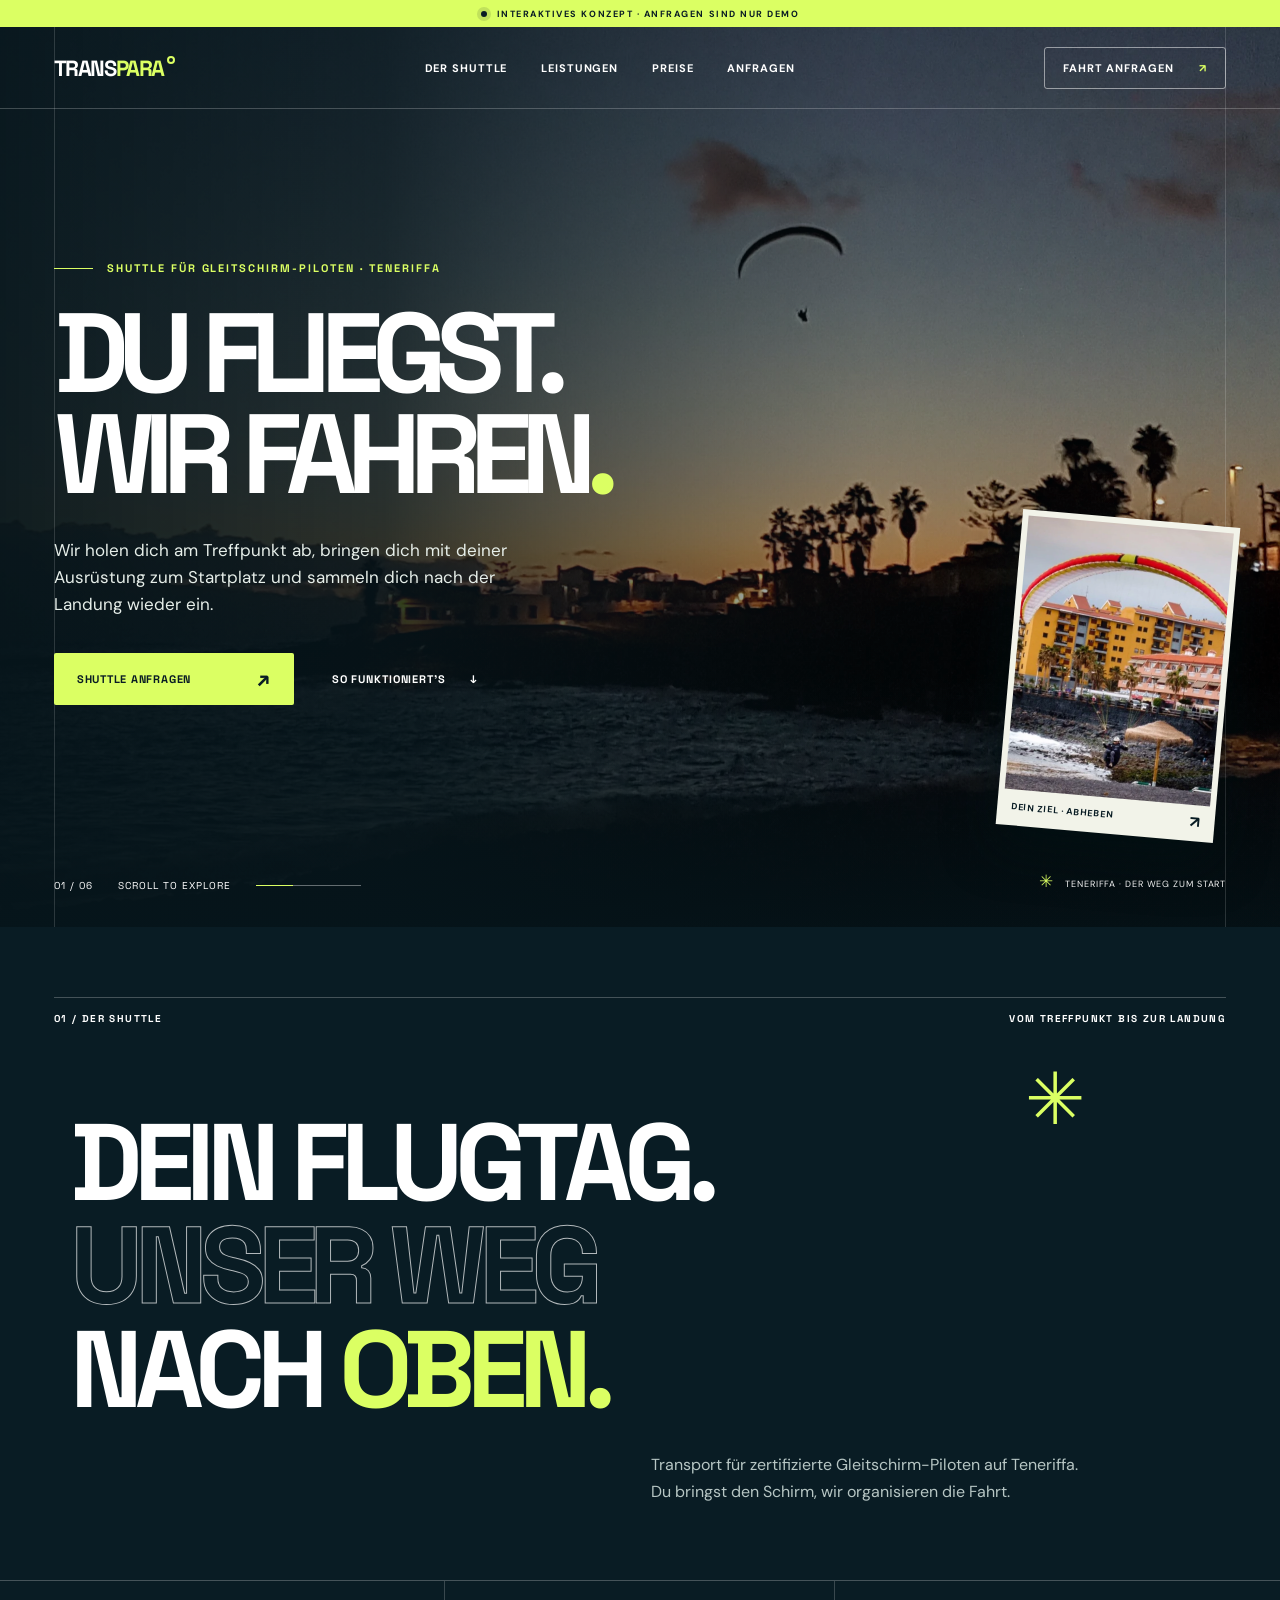
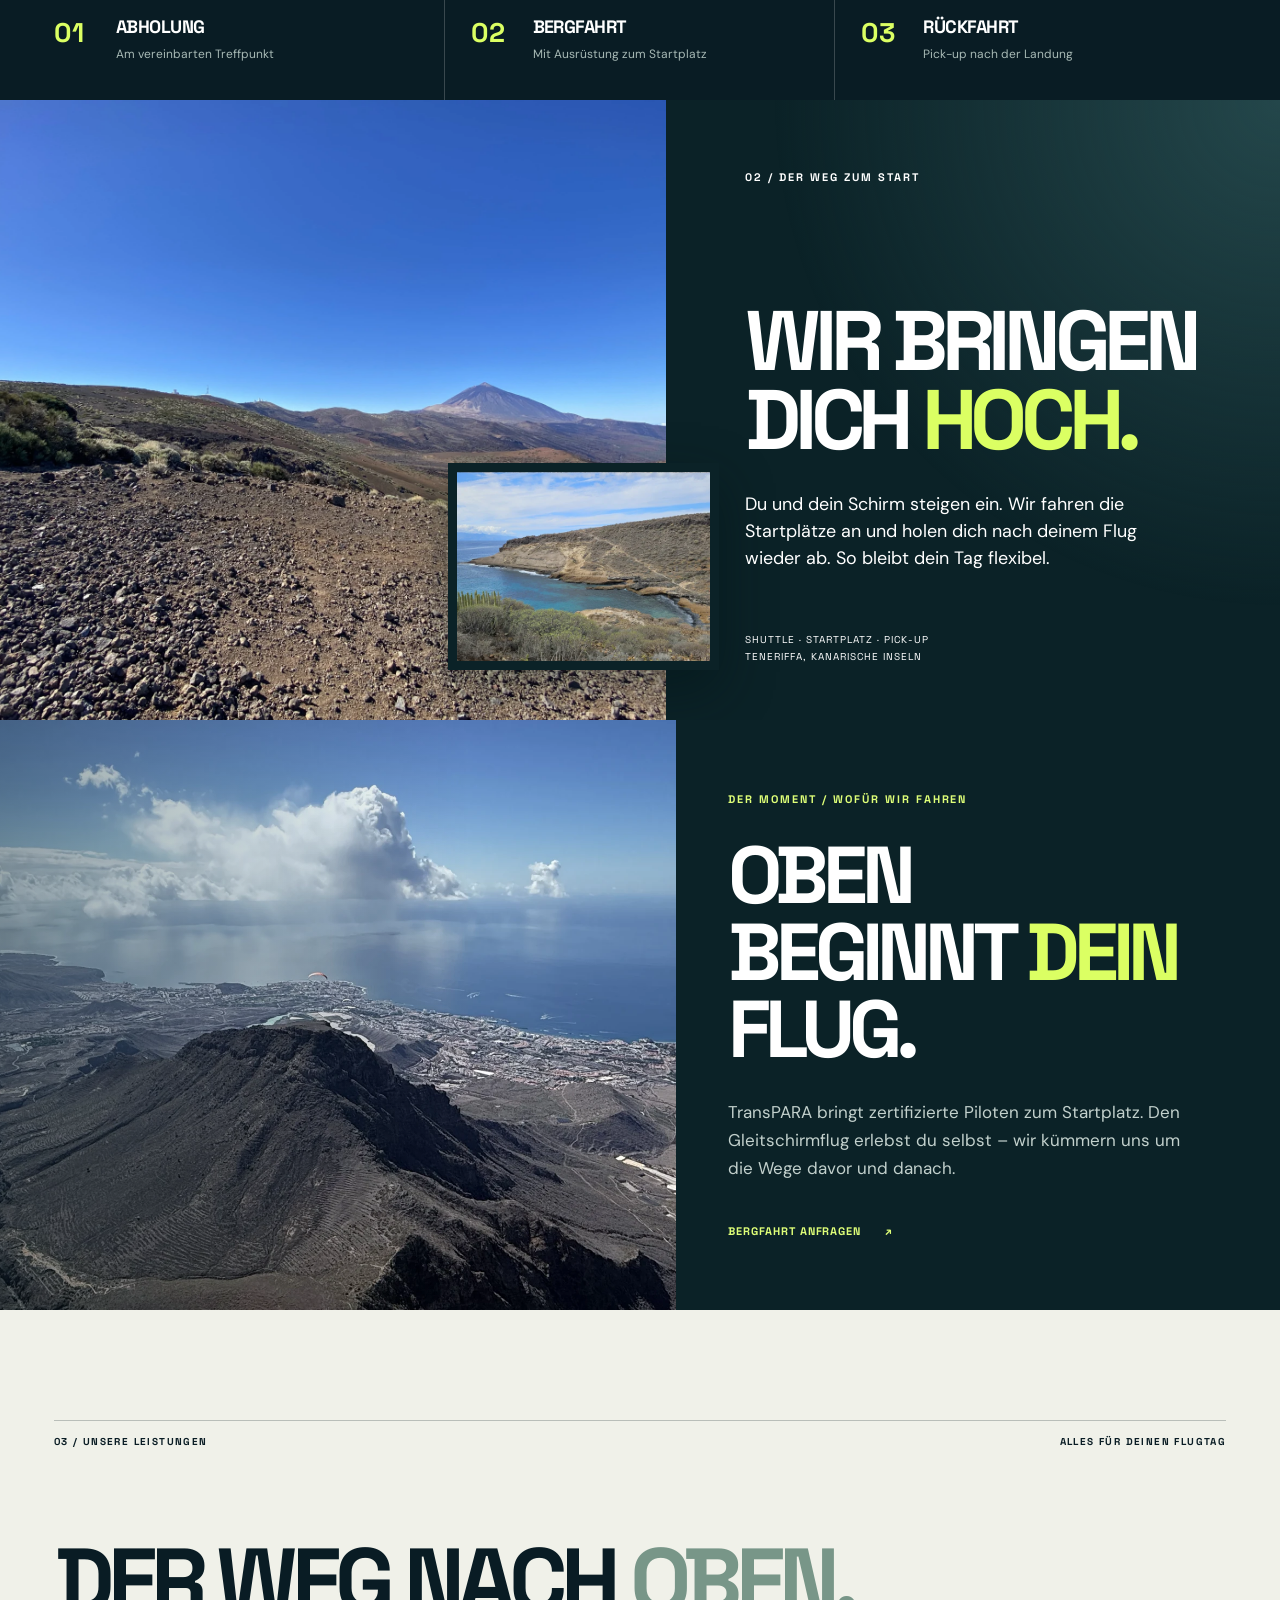
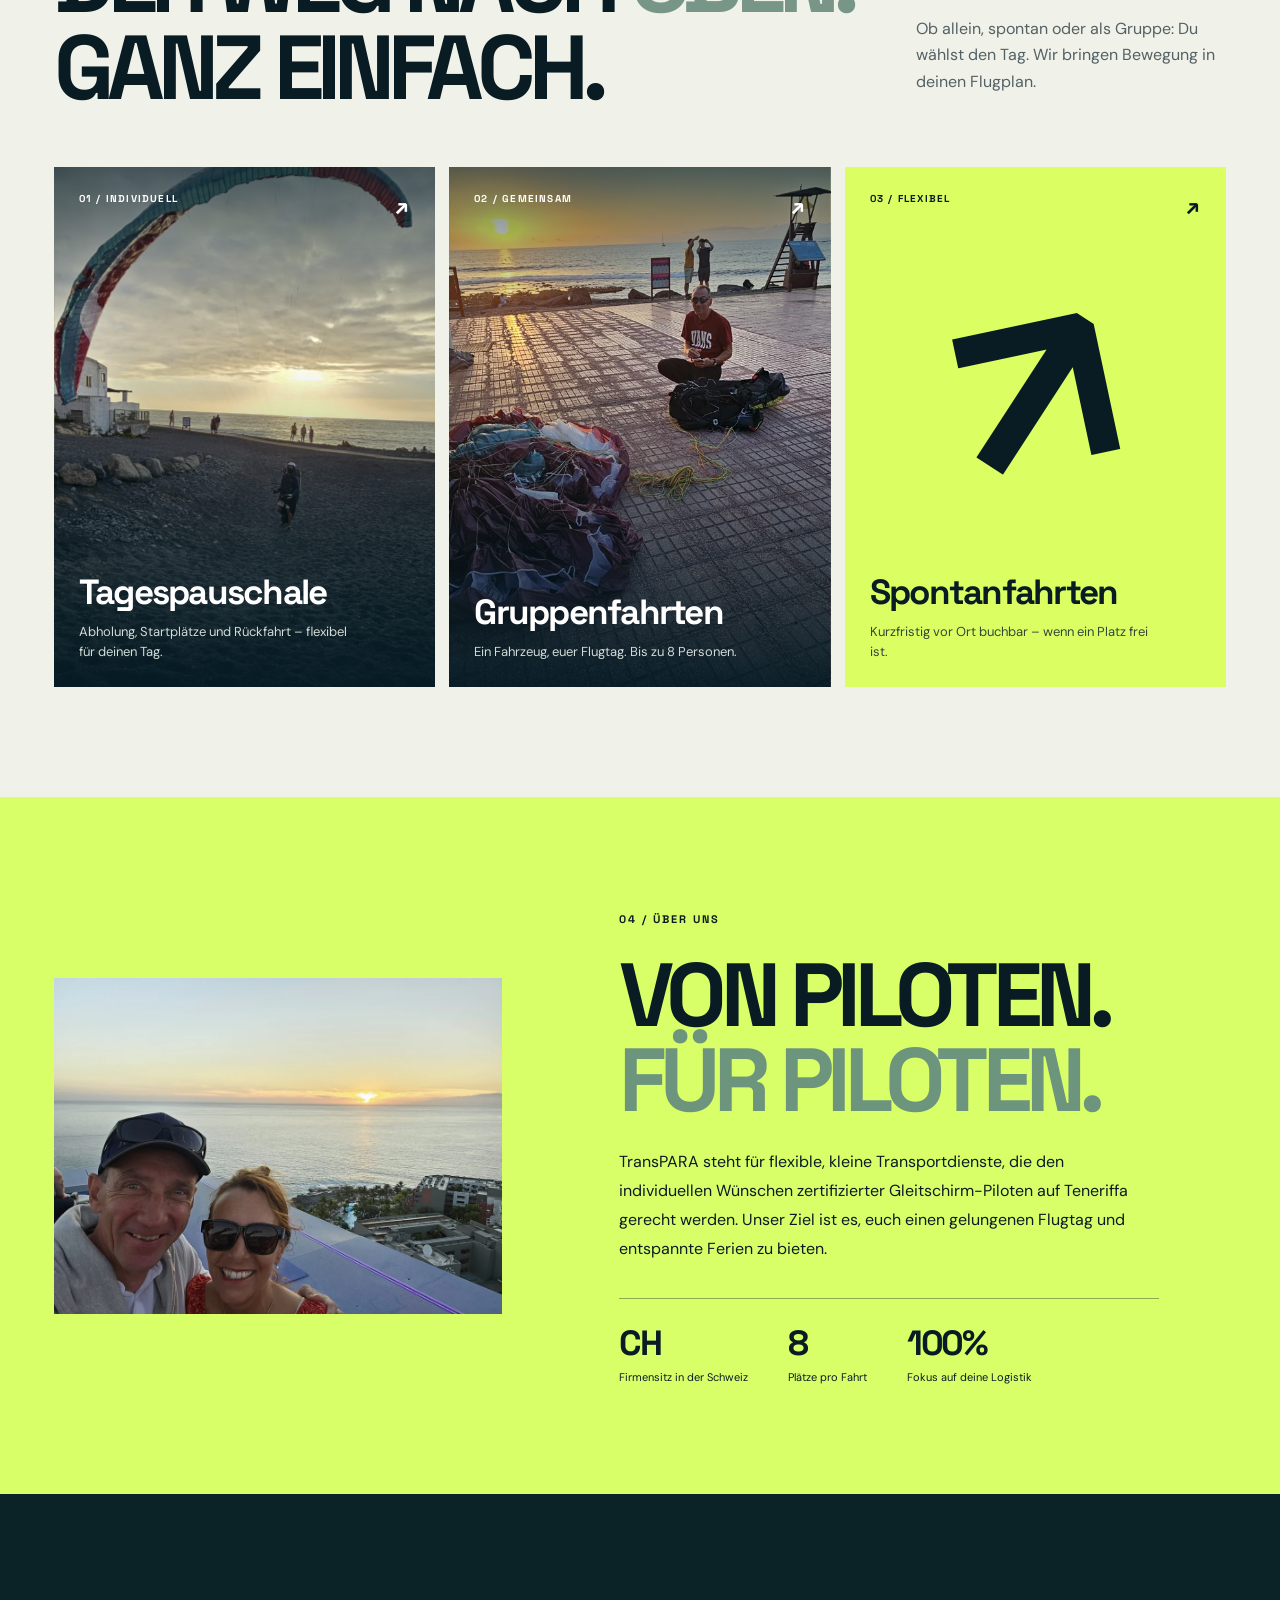
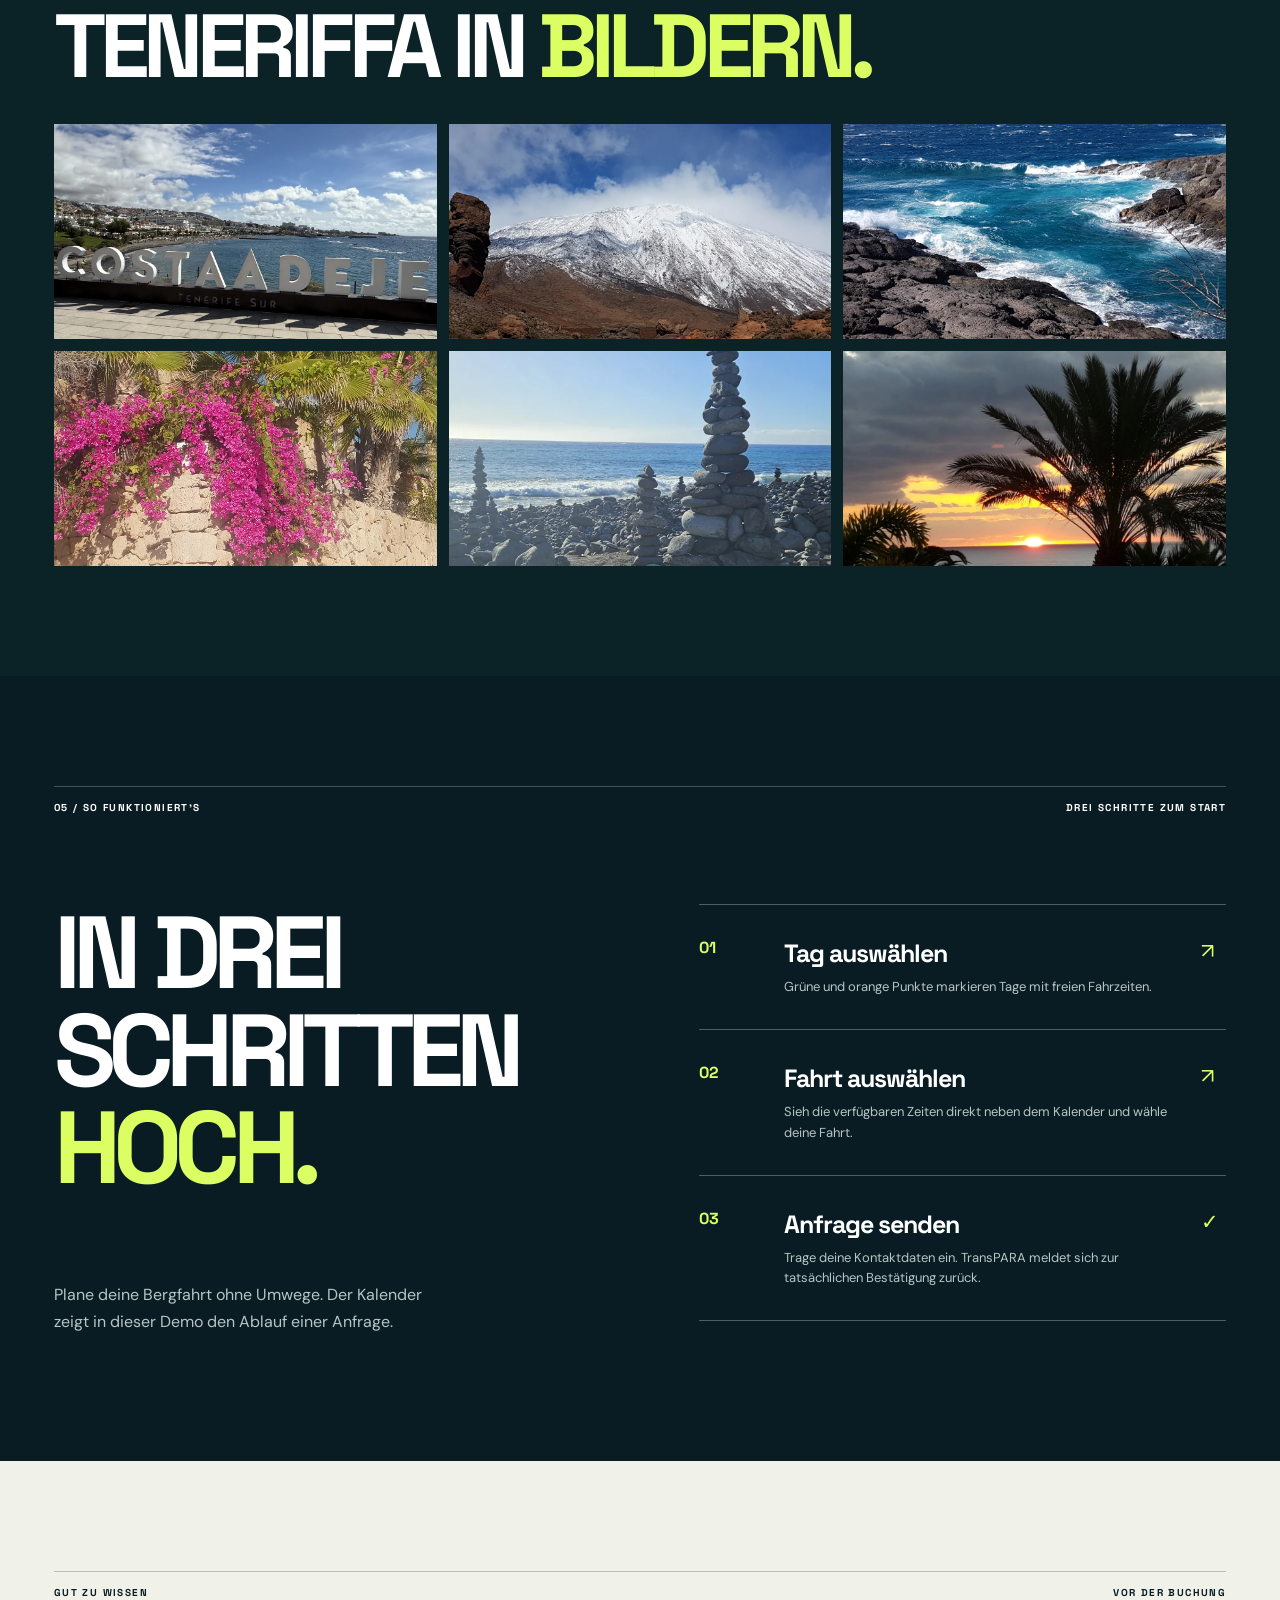
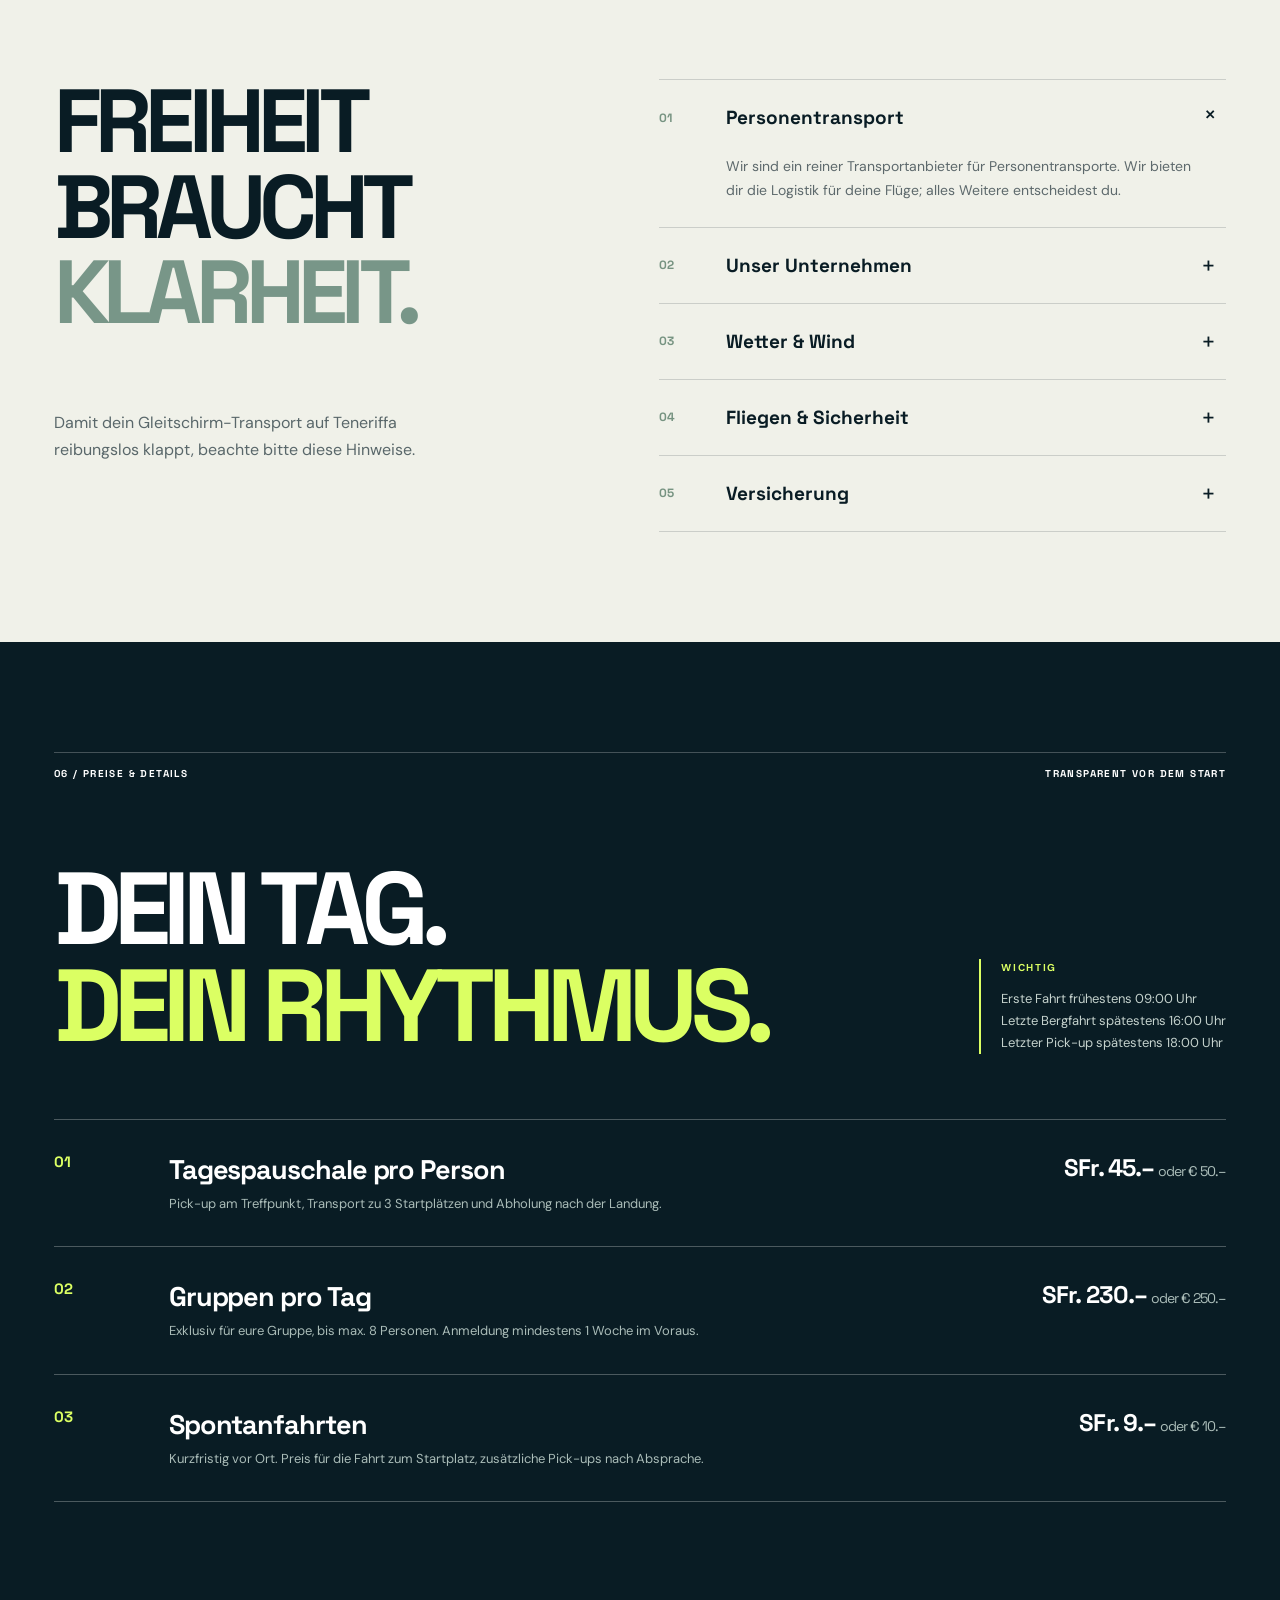
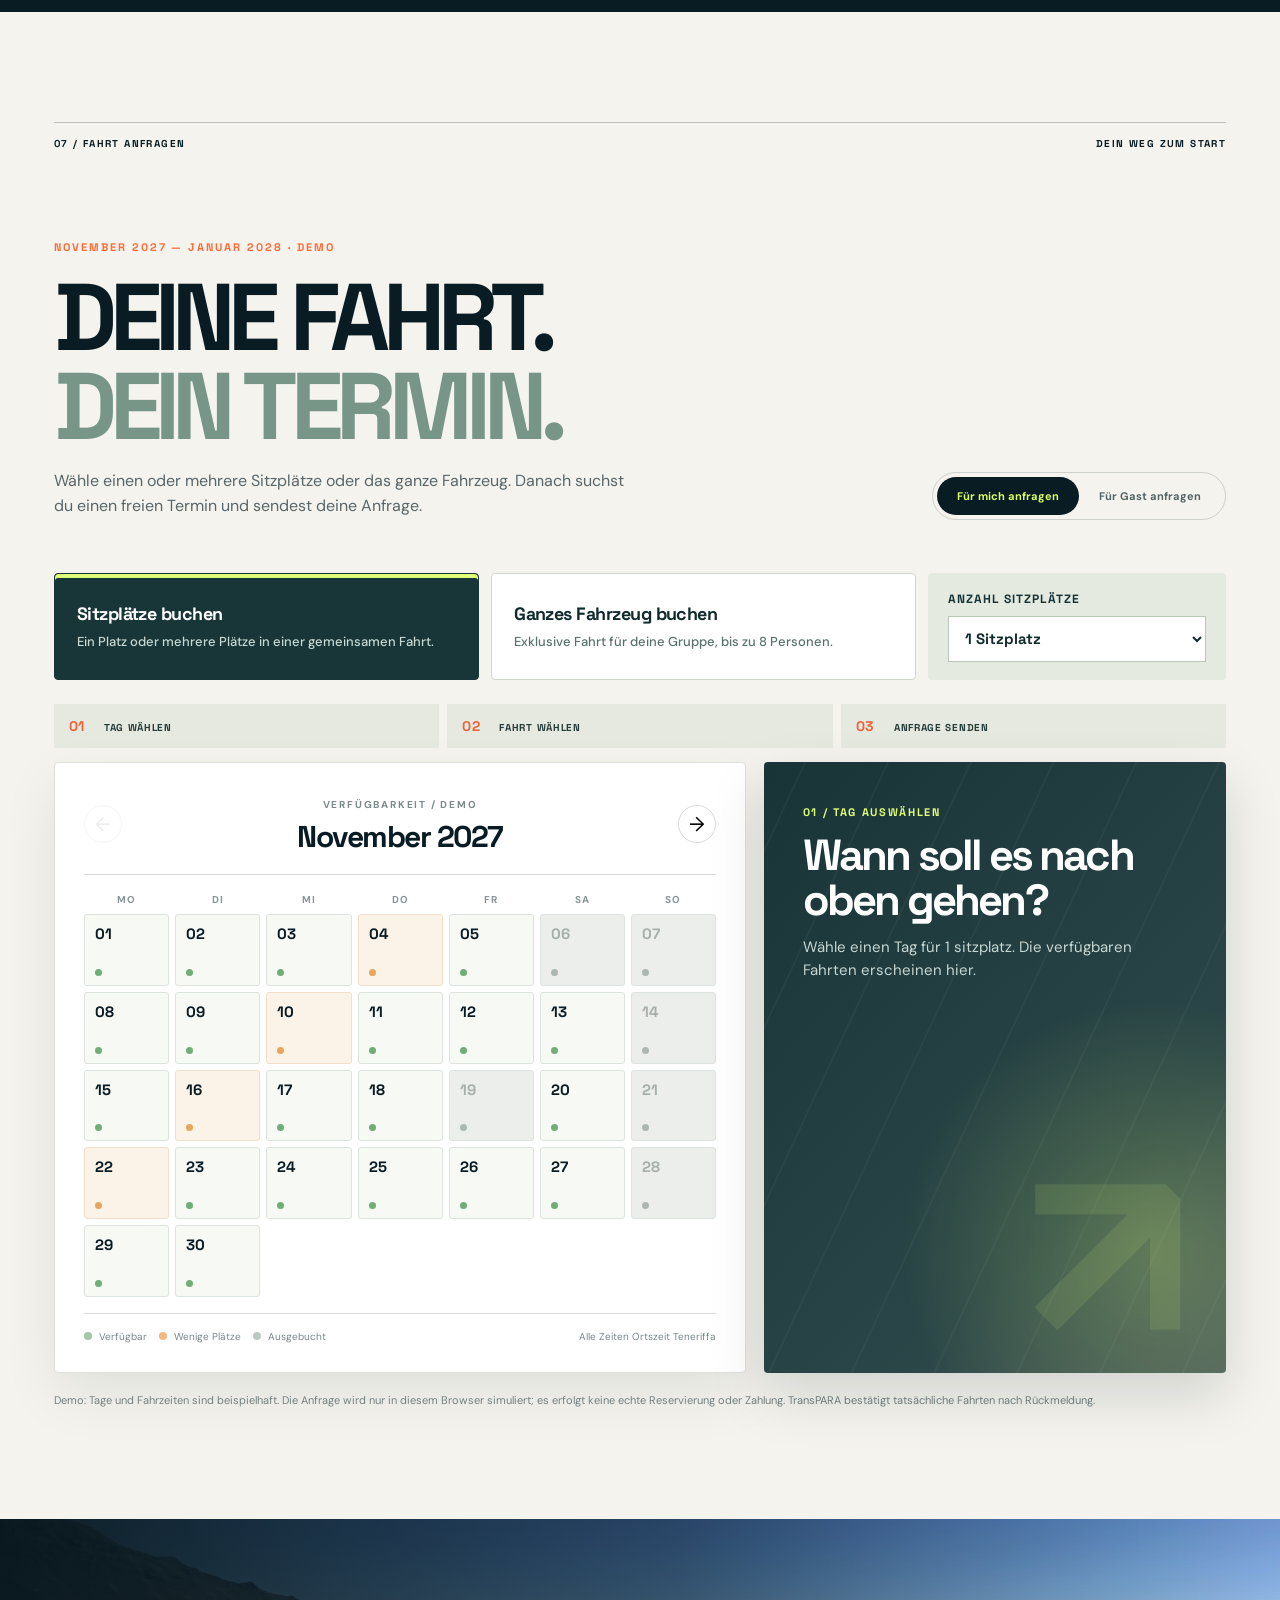
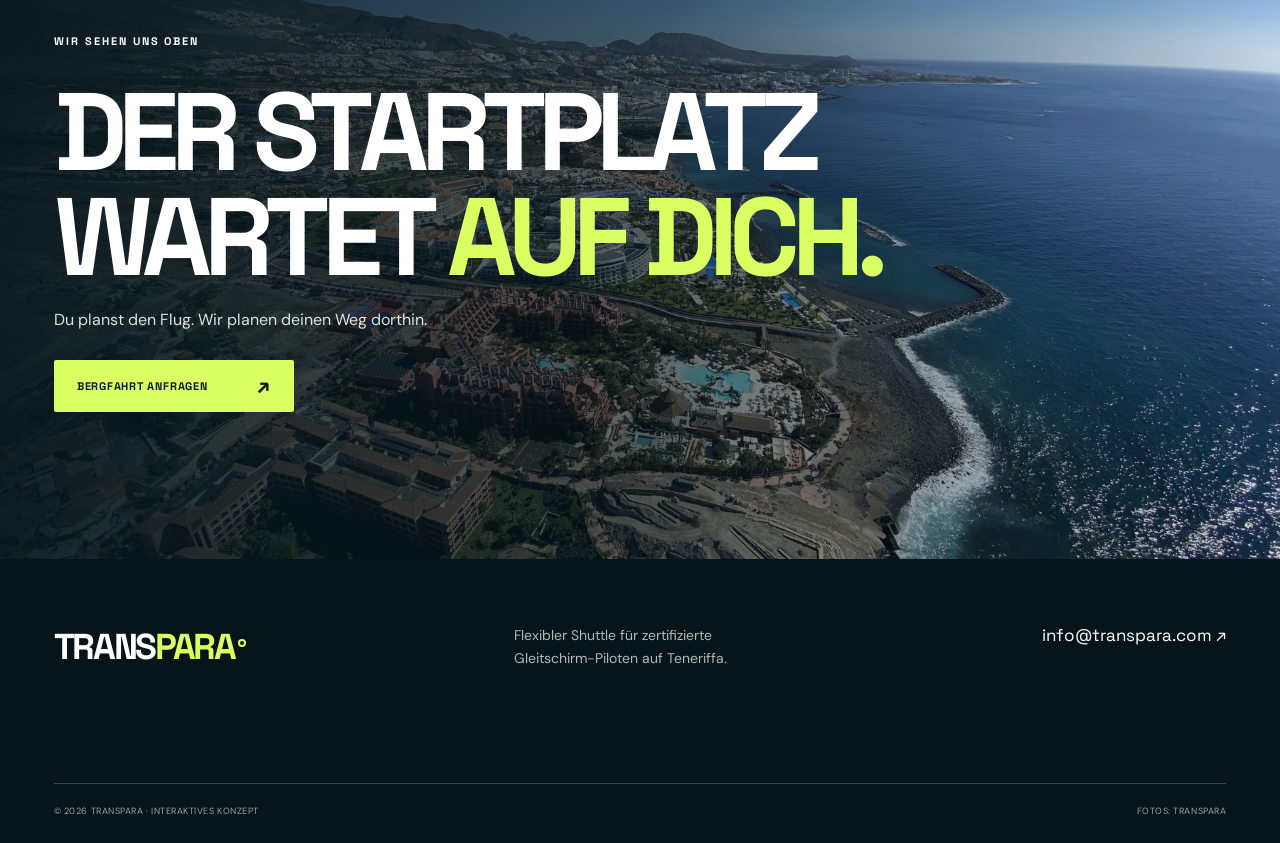
==== commit 81c91676: "Publish TransPARA V1 photo gallery and sunset hero" ====
--- a/v1/index.html
+++ b/v1/index.html
@@ -26,7 +26,7 @@
 
   <main>
     <section class="hero" aria-labelledby="hero-title">
-      <div class="hero-image" role="img" aria-label="Blick über Teneriffas Vulkanlandschaft bis zum Atlantik"></div>
+      <div class="hero-image" role="img" aria-label="Gleitschirm über Teneriffas Küste bei Sonnenuntergang"></div>
       <div class="hero-shade"></div>
       <div class="hero-grid" aria-hidden="true"></div>
       <div class="hero-content">
@@ -46,9 +46,9 @@
       <div class="journey-strip"><div><b>01</b><strong>ABHOLUNG</strong><span>Am vereinbarten Treffpunkt</span></div><div><b>02</b><strong>BERGFAHRT</strong><span>Mit Ausrüstung zum Startplatz</span></div><div><b>03</b><strong>RÜCKFAHRT</strong><span>Pick-up nach der Landung</span></div></div>
     </section>
 
-    <section class="visual-story" aria-label="Mit dem Shuttle zum Startplatz"><div class="story-photo" role="img" aria-label="TransPARA-Shuttle auf einer Küstenstrasse auf Teneriffa"></div><div class="story-overlay"><span class="eyebrow">02 / DER WEG ZUM START</span><h2>WIR BRINGEN<br>DICH <em>HOCH.</em></h2><p>Du und dein Schirm steigen ein. Wir fahren die Startplätze an und holen dich nach deinem Flug wieder ab. So bleibt dein Tag flexibel.</p><span class="coordinate">SHUTTLE · STARTPLATZ · PICK-UP<br>TENERIFFA, KANARISCHE INSELN</span></div></section>
+    <section class="visual-story" aria-label="Mit dem Shuttle zum Startplatz"><div class="story-photo" role="img" aria-label="Vulkanisches Hochland auf Teneriffa"></div><div class="story-overlay"><span class="eyebrow">02 / DER WEG ZUM START</span><h2>WIR BRINGEN<br>DICH <em>HOCH.</em></h2><p>Du und dein Schirm steigen ein. Wir fahren die Startplätze an und holen dich nach deinem Flug wieder ab. So bleibt dein Tag flexibel.</p><span class="coordinate">SHUTTLE · STARTPLATZ · PICK-UP<br>TENERIFFA, KANARISCHE INSELN</span></div></section>
 
-    <section class="flight-moment" aria-labelledby="flight-title"><div class="flight-moment-photo" role="img" aria-label="Gleitschirme über der Küste Teneriffas bei Sonnenuntergang"></div><div class="flight-moment-copy"><span class="eyebrow">DER MOMENT / WOFÜR WIR FAHREN</span><h2 id="flight-title">OBEN<br>BEGINNT <em>DEIN</em><br>FLUG.</h2><p>TransPARA bringt zertifizierte Piloten zum Startplatz. Den Gleitschirmflug erlebst du selbst – wir kümmern uns um die Wege davor und danach.</p><a class="text-link" href="#booking">BERGFAHRT ANFRAGEN <span>↗</span></a></div></section>
+    <section class="flight-moment" aria-labelledby="flight-title"><div class="flight-moment-photo" role="img" aria-label="Blick über Teneriffas Vulkanlandschaft bis zum Atlantik"></div><div class="flight-moment-copy"><span class="eyebrow">DER MOMENT / WOFÜR WIR FAHREN</span><h2 id="flight-title">OBEN<br>BEGINNT <em>DEIN</em><br>FLUG.</h2><p>TransPARA bringt zertifizierte Piloten zum Startplatz. Den Gleitschirmflug erlebst du selbst – wir kümmern uns um die Wege davor und danach.</p><a class="text-link" href="#booking">BERGFAHRT ANFRAGEN <span>↗</span></a></div></section>
 
     <section class="services section-pad" id="services">
       <div class="section-topline dark"><span>03 / UNSERE LEISTUNGEN</span><span>ALLES FÜR DEINEN FLUGTAG</span></div>
@@ -61,6 +61,19 @@
     </section>
 
     <section class="about section-pad" id="about"><img class="about-photo" src="assets/client-transpara-team.webp" width="1000" height="750" alt="Das TransPARA-Team auf Teneriffa" loading="lazy"><div class="about-content"><span class="eyebrow">04 / ÜBER UNS</span><h2>VON PILOTEN.<br><em>FÜR PILOTEN.</em></h2><p>TransPARA steht für flexible, kleine Transportdienste, die den individuellen Wünschen zertifizierter Gleitschirm-Piloten auf Teneriffa gerecht werden. Unser Ziel ist es, euch einen gelungenen Flugtag und entspannte Ferien zu bieten.</p><div class="about-facts"><div><strong>CH</strong><span>Firmensitz in der Schweiz</span></div><div><strong>8</strong><span>Plätze pro Fahrt</span></div><div><strong>100%</strong><span>Fokus auf deine Logistik</span></div></div></div></section>
+
+
+    <section class="photo-gallery section-pad" aria-labelledby="gallery-title">
+      <h2 id="gallery-title">TENERIFFA IN <em>BILDERN.</em></h2>
+      <ul class="photo-gallery-grid" role="list">
+        <li><img src="assets/client-costa-adeje.webp" width="1250" height="703" alt="Costa Adeje mit Blick auf die Küste" loading="lazy"></li>
+        <li><img src="assets/client-teide.webp" width="1120" height="840" alt="Schneebedeckter Teide über der Vulkanlandschaft" loading="lazy"></li>
+        <li><img src="assets/client-lava-coast.webp" width="1120" height="840" alt="Atlantikwellen an der felsigen Lavaküste" loading="lazy"></li>
+        <li><img class="gallery-flowers" src="assets/client-bougainvillea.webp" width="720" height="1280" alt="Blühende Bougainvilleen und Palmen" loading="lazy"></li>
+        <li><img class="gallery-stones" src="assets/client-stone-stacks.webp" width="591" height="1280" alt="Aufgeschichtete Steine am Meer" loading="lazy"></li>
+        <li><img src="assets/client-palm-sunset.webp" width="1120" height="840" alt="Palmen vor dem Sonnenuntergang am Atlantik" loading="lazy"></li>
+      </ul>
+    </section>
 
     <section class="how section-pad"><div class="section-topline"><span>05 / SO FUNKTIONIERT'S</span><span>DREI SCHRITTE ZUM START</span></div><div class="how-grid"><div class="how-title"><h2>IN DREI<br>SCHRITTEN <em>HOCH.</em></h2><p>Plane deine Bergfahrt ohne Umwege. Der Kalender zeigt in dieser Demo den Ablauf einer Anfrage.</p></div><div class="steps"><div class="step"><span>01</span><div><h3>Tag auswählen</h3><p>Grüne und orange Punkte markieren Tage mit freien Fahrzeiten.</p></div><b>↗</b></div><div class="step"><span>02</span><div><h3>Fahrt auswählen</h3><p>Sieh die verfügbaren Zeiten direkt neben dem Kalender und wähle deine Fahrt.</p></div><b>↗</b></div><div class="step"><span>03</span><div><h3>Anfrage senden</h3><p>Trage deine Kontaktdaten ein. TransPARA meldet sich zur tatsächlichen Bestätigung zurück.</p></div><b>✓</b></div></div></div></section>
 
--- a/v1/refinements.css
+++ b/v1/refinements.css
@@ -34,7 +34,7 @@
   position: relative;
   inset: auto;
   min-height: 620px;
-  background: url('assets/client-shuttle-front.jpg') center / cover;
+  background: url('assets/client-volcanic-highlands.webp') 54% center / cover;
   transform: none !important;
 }
 .story-photo::after {
@@ -46,7 +46,7 @@
   bottom: 8%;
   z-index: 2;
   border: 9px solid #0b2227;
-  background: url('assets/client-shuttle-side.jpg') center / cover;
+  background: url('assets/client-tenerife-bay.webp') center / cover;
   box-shadow: 0 20px 50px #00131678;
 }
 .story-overlay {
@@ -61,8 +61,31 @@
 }
 .story-overlay p { max-width: 420px; font-size: clamp(16px, 1.4vw, 20px); line-height: 1.5; margin: 0 0 60px; }
 .story-overlay .coordinate { align-self: flex-start; }
-.photo-one { background-image: linear-gradient(0deg, #041b24ed, transparent 68%), url('assets/client-after-landing.webp'); background-position: center 35%; }
-.photo-two { background-image: linear-gradient(0deg, #041b24ed, transparent 68%), url('assets/client-shuttle-side.jpg'); background-position: center; }
+.photo-one { background-image: linear-gradient(180deg, #041b249e, transparent 30%, transparent 38%, #041b24ed), url('assets/client-after-landing.webp'); background-position: center 35%; }
+.photo-two { background-image: linear-gradient(180deg, #041b249e, transparent 30%, transparent 38%, #041b24ed), url('assets/client-landing-at-sunset.webp'); background-position: center 48%; }
+
+.photo-gallery { background: #0b2227; }
+.photo-gallery h2 { font-size: clamp(42px, 7vw, 100px); margin: 0 0 34px; }
+.photo-gallery-grid {
+  display: grid;
+  grid-template-columns: repeat(3, minmax(0, 1fr));
+  gap: 12px;
+  padding: 0;
+  margin: 0;
+  list-style: none;
+}
+.photo-gallery-grid img {
+  display: block;
+  width: 100%;
+  height: auto;
+  aspect-ratio: 16 / 9;
+  object-fit: cover;
+}
+.photo-gallery-grid .gallery-flowers { object-position: center 59%; }
+.photo-gallery-grid .gallery-stones { object-position: center 36%; }
+@media (max-width: 700px) {
+  .photo-gallery-grid { grid-template-columns: repeat(2, minmax(0, 1fr)); gap: 8px; }
+}
 
 .booking-intro { margin-bottom: 38px; }
 .booking h2 { font-size: clamp(62px, 8vw, 116px); }
--- a/v1/redesign.css
+++ b/v1/redesign.css
@@ -1,5 +1,5 @@
 /* Tenerife shuttle concept: clear ground transport story and focused booking. */
-.hero-image{background-image:url('assets/client-tenerife-home.webp');background-position:center 56%}
+.hero-image{background-image:url('assets/client-flight-at-sunset.webp');background-position:center 28%}
 .hero-shade{background:linear-gradient(90deg,#06151bf5 0%,#06151bd7 30%,#06151b45 68%,#06151b17 100%),linear-gradient(0deg,#06151bbd 0%,transparent 28%)}
 .hero-content{max-width:960px;padding-top:clamp(190px,26vh,280px)}
 .hero h1{font-size:clamp(66px,8.8vw,132px);line-height:.9;max-width:900px;margin-bottom:31px}
@@ -20,7 +20,7 @@
 .journey-strip span{color:#a7b9b5;font-size:12px}
 .story-overlay{background:radial-gradient(circle at 100% 0%,#24474b 0%,transparent 58%)}
 .flight-moment{display:grid;grid-template-columns:52% 48%;min-height:590px;background:#0b2227;overflow:hidden}
-.flight-moment-photo{min-height:590px;background:linear-gradient(90deg,#071b2266,transparent 70%),url('assets/client-flight-at-sunset.webp') 62% 30%/cover;transform:scale(1.03);transition:transform 1.2s ease}
+.flight-moment-photo{min-height:590px;background:linear-gradient(90deg,#071b2266,transparent 70%),url('assets/client-tenerife-home.webp') 53% 53%/cover;transform:scale(1.03);transition:transform 1.2s ease}
 .flight-moment:hover .flight-moment-photo{transform:scale(1.08)}
 .flight-moment-copy{padding:70px 11% 70px 10%;display:flex;flex-direction:column;justify-content:center;border-left:1px solid #ffffff25}
 .flight-moment-copy .eyebrow{color:#dfff78;margin-bottom:32px}
@@ -63,7 +63,7 @@
 }
 @media(max-width:700px){
   .hero{min-height:700px}
-  .hero-image{background-position:60% center}
+  .hero-image{background-position:50% center}
   .hero-shade{background:linear-gradient(90deg,#06151be8,#06151b79),linear-gradient(0deg,#06151be0,transparent 45%)}
   .hero-content{padding-top:185px}
   .hero h1{font-size:clamp(56px,13vw,84px);max-width:530px}
@@ -89,3 +89,7 @@
   .hero-flight-card{position:relative;right:auto;bottom:auto;width:128px;margin:34px 20px 58px auto}
   .booking-board .slot-panel{padding:23px}
 }
+
+@media(max-width:360px){
+  .hero-image{background-position:53% center}
+}
--- a/v1/booking.css
+++ b/v1/booking.css
@@ -3,7 +3,7 @@
 .booking-board{grid-template-columns:minmax(0,1.38fr) minmax(350px,.92fr);gap:18px}
 .booking-board .calendar-shell{padding:clamp(22px,2.3vw,36px);box-shadow:0 22px 55px #06151b14}
 .booking-board .day{min-height:clamp(58px,5.6vw,78px)}
-.booking-board .slot-panel{position:relative;isolation:isolate;overflow:hidden;background:linear-gradient(135deg,#102c30f5 0%,#173537e8 70%,#10282bbf 100%),url('assets/client-shuttle-side.jpg') center 54%/cover;color:#fff;padding:clamp(30px,3vw,48px);box-shadow:0 22px 55px #06151b25}
+.booking-board .slot-panel{position:relative;isolation:isolate;overflow:hidden;background:linear-gradient(135deg,#102c30f5 0%,#173537e8 70%,#10282bbf 100%);color:#fff;padding:clamp(30px,3vw,48px);box-shadow:0 22px 55px #06151b25}
 .booking-board .slot-panel::before{content:'';position:absolute;inset:0;z-index:-1;background:radial-gradient(circle at 84% 80%,#dfff7840,transparent 40%),repeating-linear-gradient(115deg,transparent 0 36px,#ffffff09 37px,#ffffff09 38px,transparent 39px 75px);pointer-events:none}
 .booking-board .slot-panel h3{max-width:12ch;font-size:clamp(32px,3.4vw,49px);line-height:1.02;letter-spacing:-.065em}
 .booking-board .slot-panel p{max-width:34ch;font-size:15px}
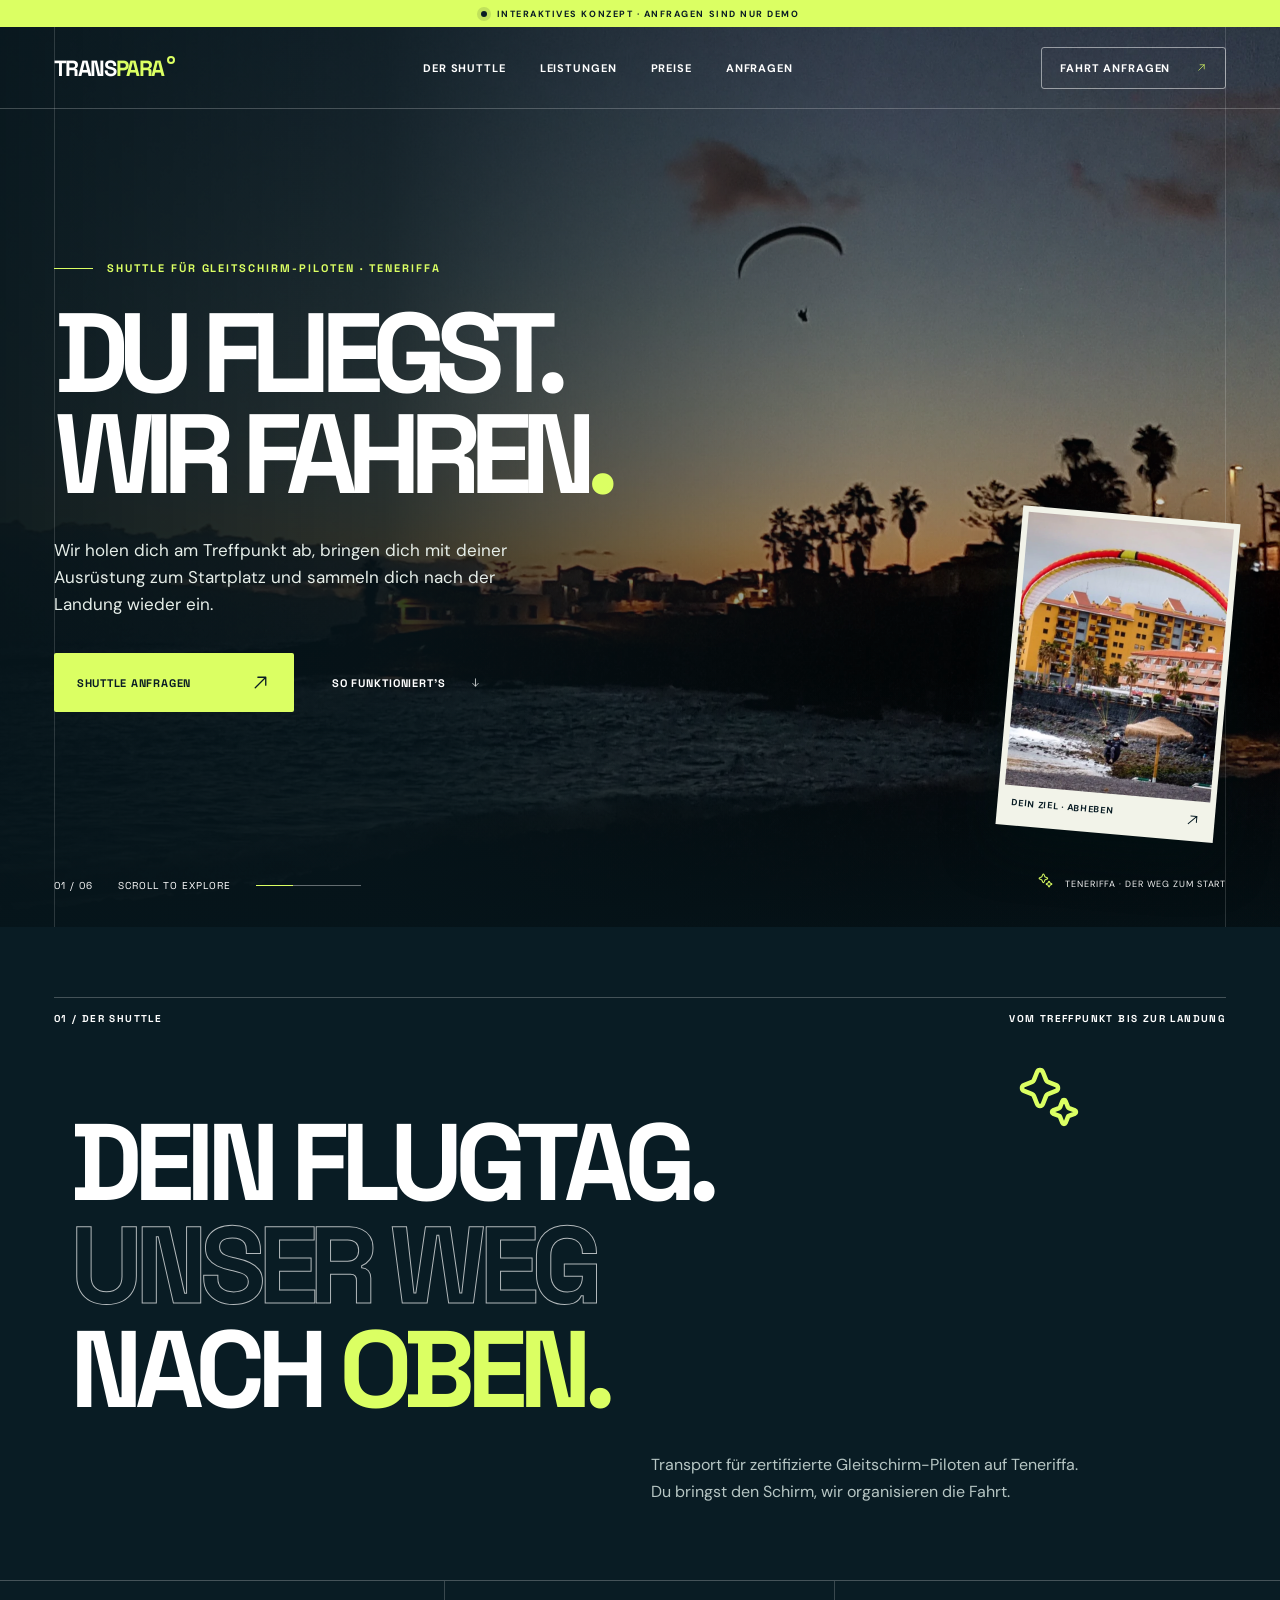
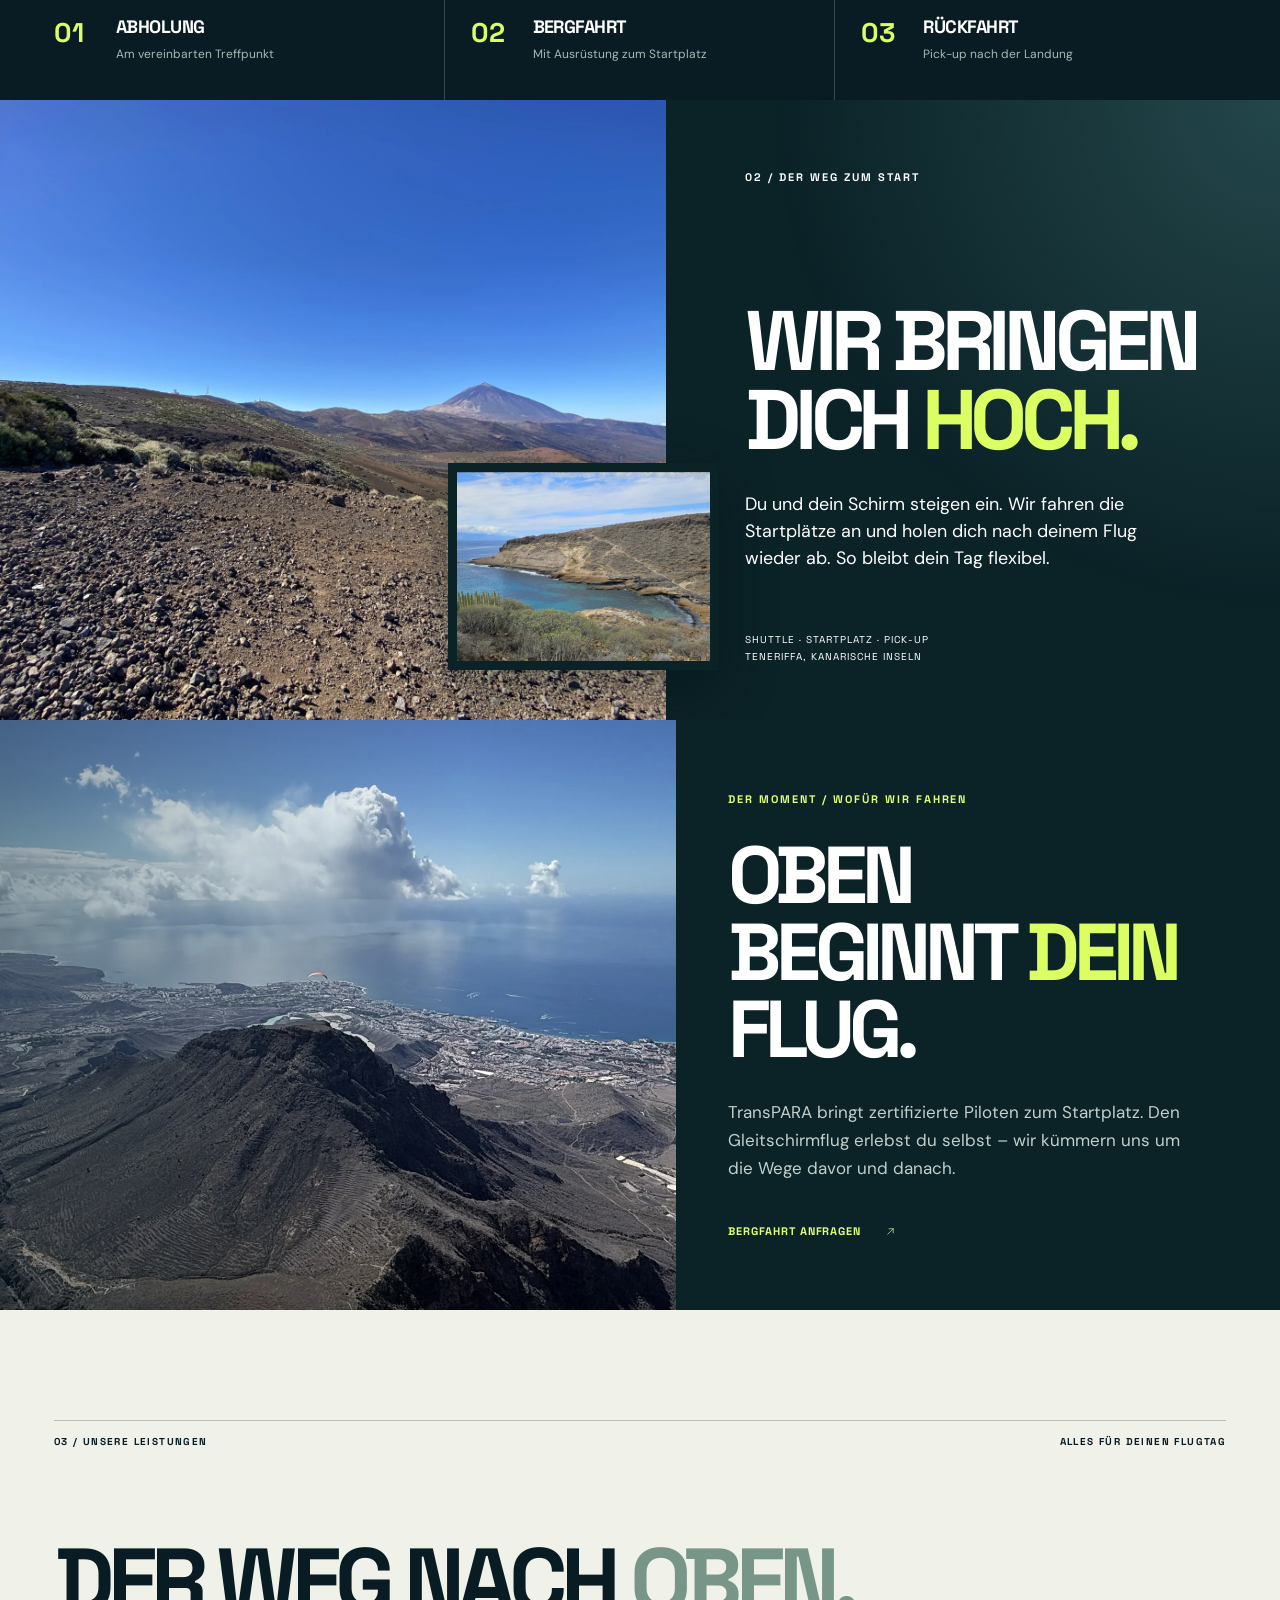
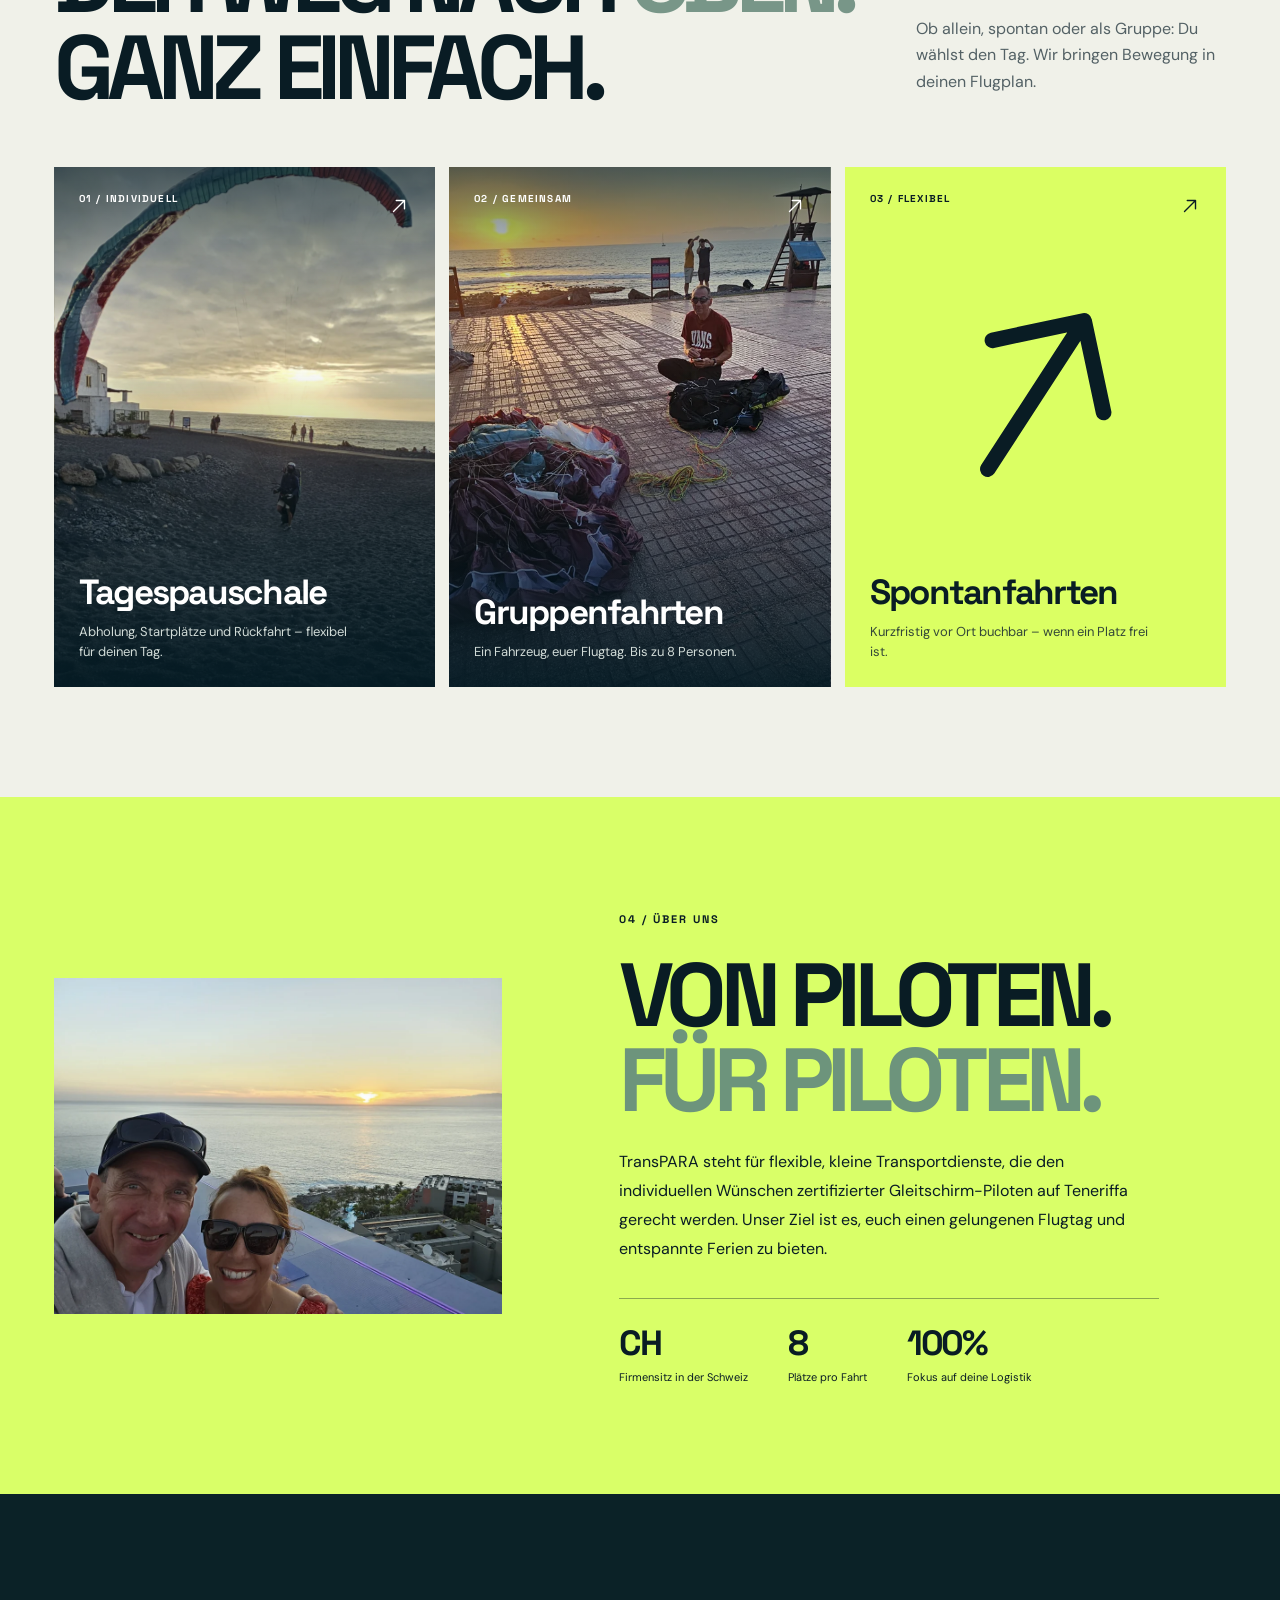
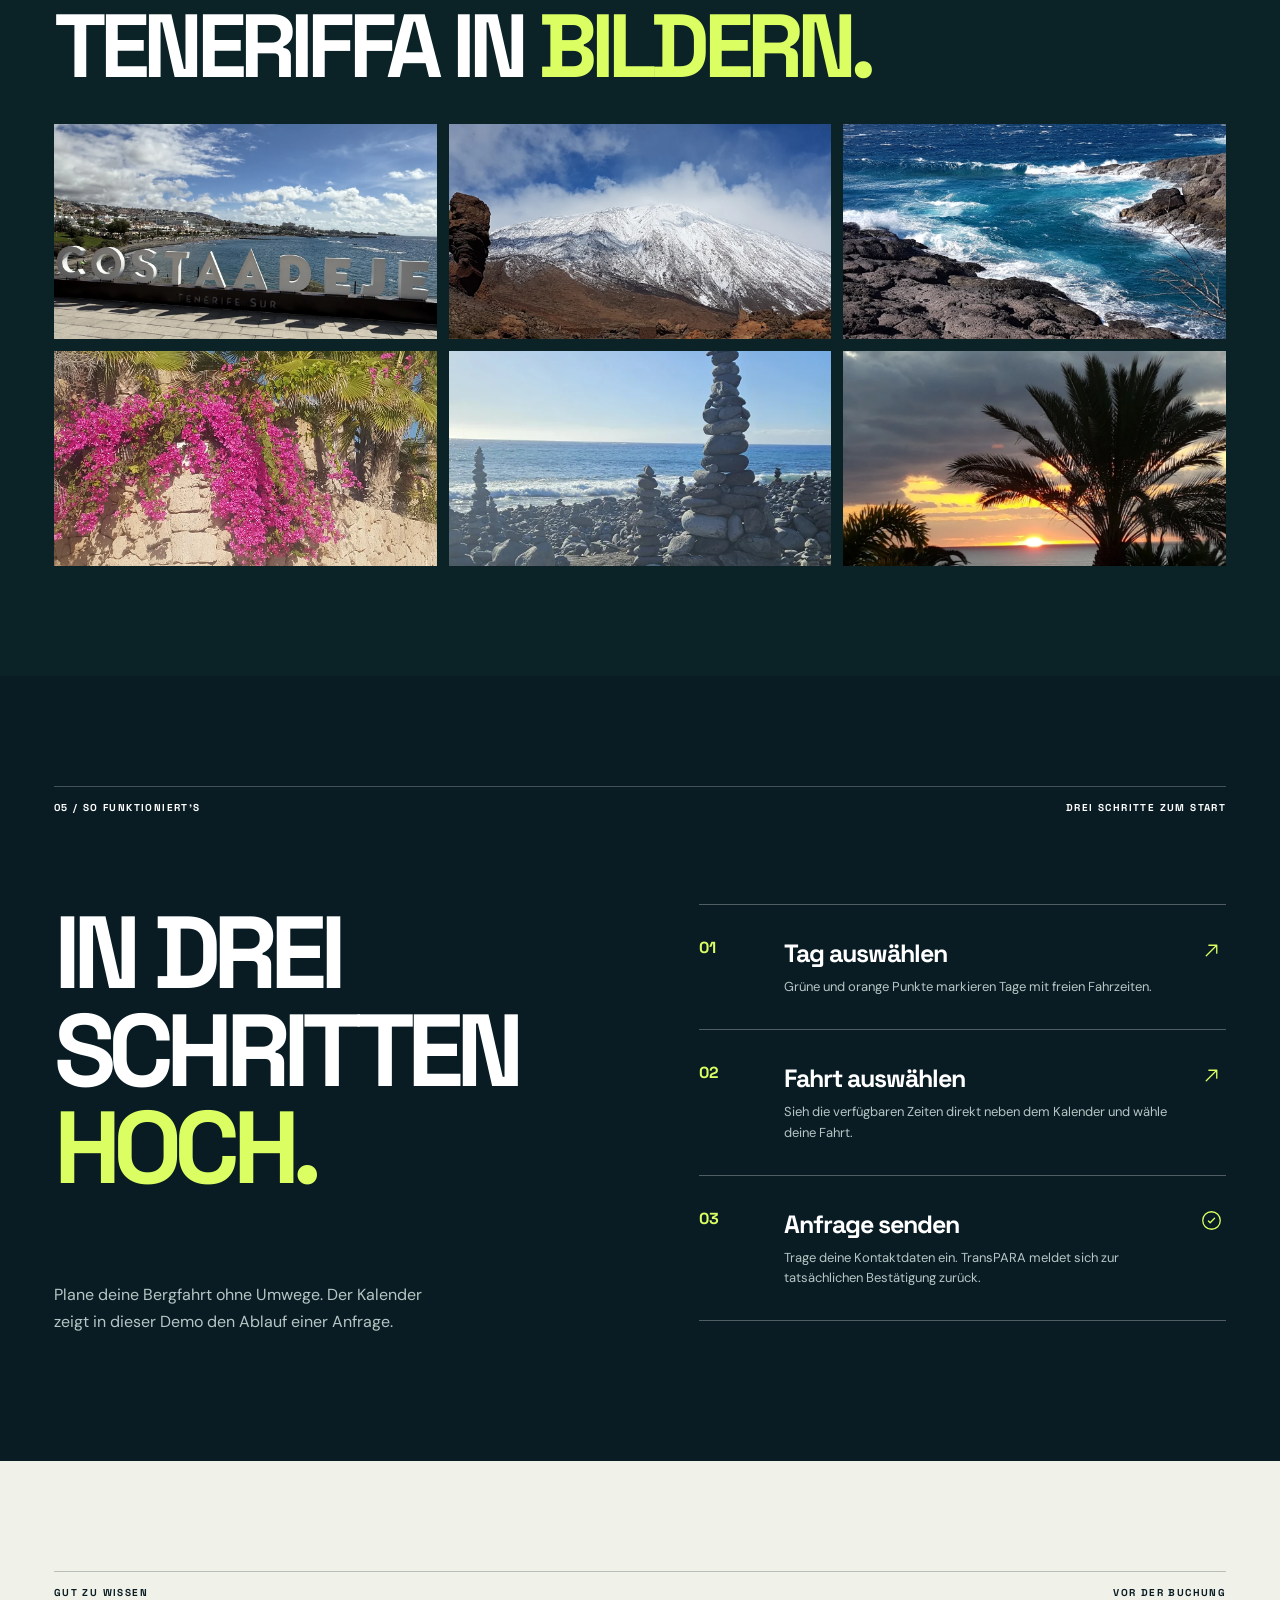
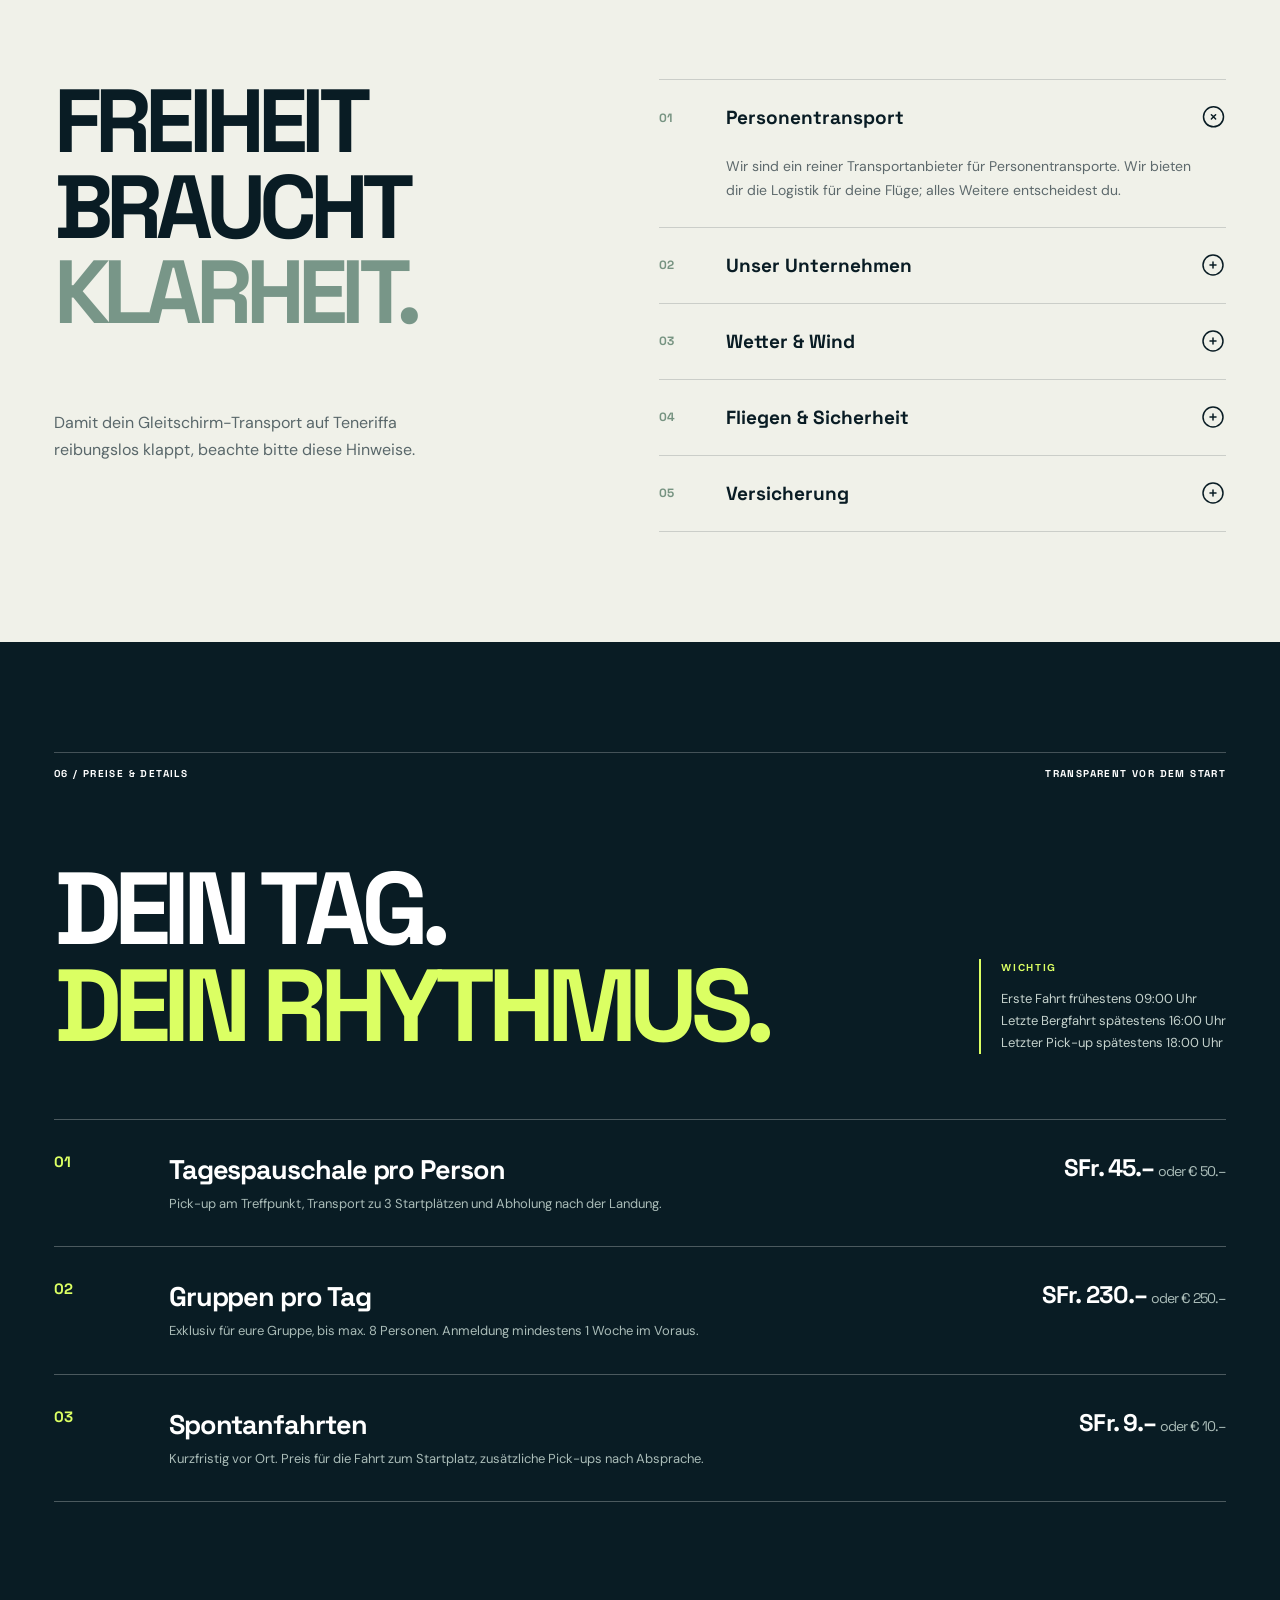
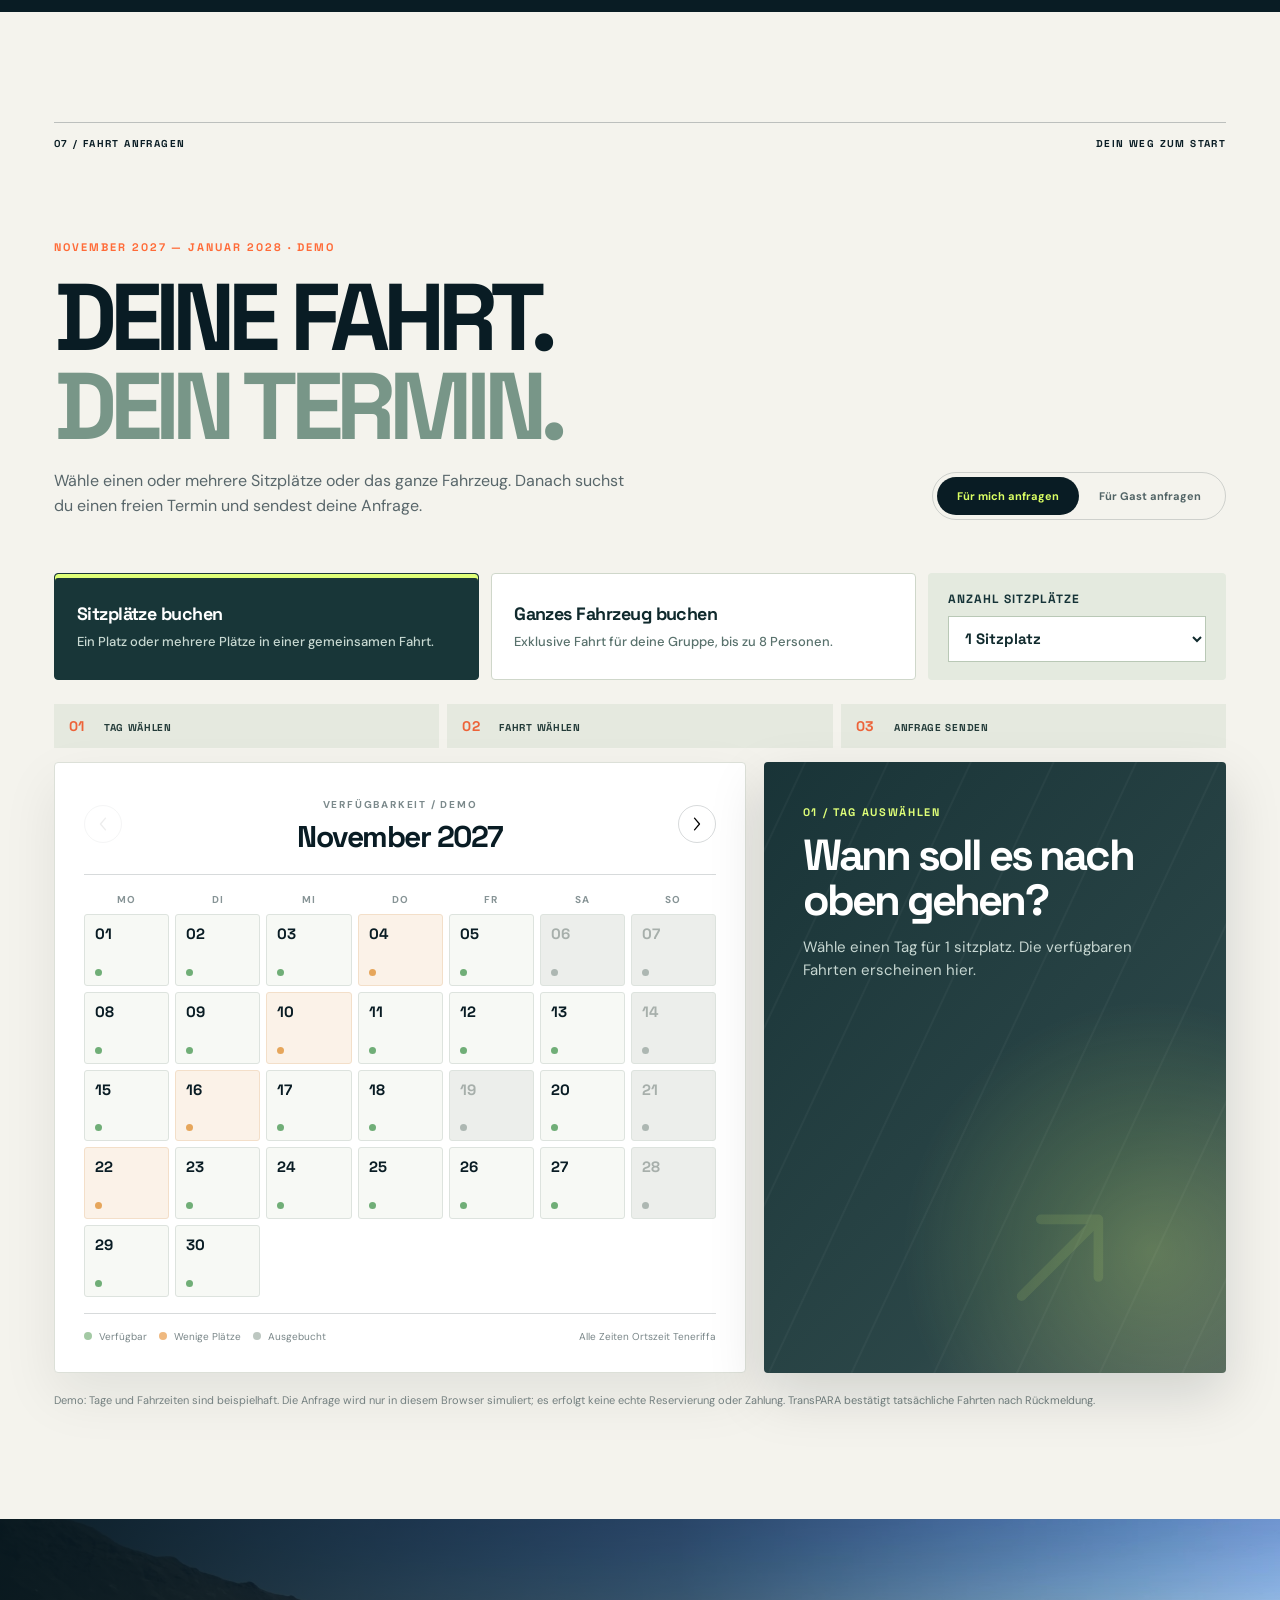
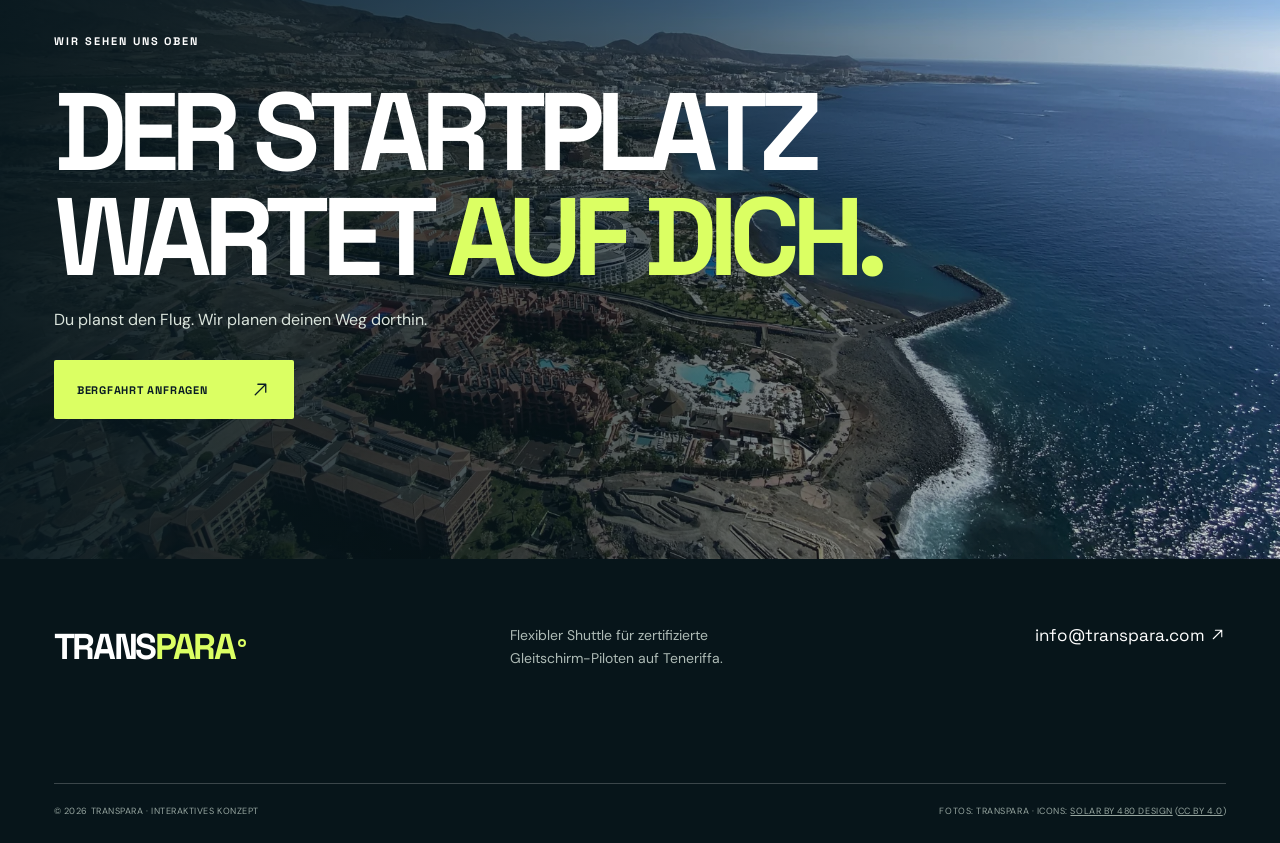
==== commit 9d24b352: "Use Solar Linear icons in TransPARA V1" ====
--- a/v1/index.html
+++ b/v1/index.html
@@ -16,12 +16,42 @@
   <script src="app.js" defer></script>
 </head>
 <body>
+  <!-- Solar Linear icons by 480 Design, CC BY 4.0. Published as inline SVG symbols. -->
+  <svg class="solar-symbols" xmlns="http://www.w3.org/2000/svg" aria-hidden="true" focusable="false">
+    <symbol id="solar-arrow-right-up" viewBox="0 0 24 24">
+      <path fill="none" stroke="currentColor" stroke-linecap="round" stroke-linejoin="round" stroke-width="1.5" d="M6 18L18 6M18 15V6H9"/>
+    </symbol>
+    <symbol id="solar-arrow-down" viewBox="0 0 24 24">
+      <path fill="none" stroke="currentColor" stroke-linecap="round" stroke-linejoin="round" stroke-width="1.5" d="M12 4L12 20M6 14L12 20L18 14"/>
+    </symbol>
+    <symbol id="solar-alt-arrow-left" viewBox="0 0 24 24">
+      <path fill="none" stroke="currentColor" stroke-linecap="round" stroke-linejoin="round" stroke-width="1.5" d="M15 5L9 12L15 19"/>
+    </symbol>
+    <symbol id="solar-alt-arrow-right" viewBox="0 0 24 24">
+      <path fill="none" stroke="currentColor" stroke-linecap="round" stroke-linejoin="round" stroke-width="1.5" d="M9 5L15 12L9 19"/>
+    </symbol>
+    <symbol id="solar-hamburger-menu" viewBox="0 0 24 24">
+      <g fill="none" stroke="currentColor" stroke-linecap="round" stroke-width="1.5"><path d="M20 7L4 7"/><path d="M20 12L4 12"/><path d="M20 17L4 17"/></g>
+    </symbol>
+    <symbol id="solar-close-circle" viewBox="0 0 24 24">
+      <g fill="none" stroke="currentColor" stroke-linecap="round" stroke-width="1.5"><circle cx="12" cy="12" r="10"/><path d="M14.5 9.50002L12 12M12 12L9.5 14.5M12 12L9.49998 9.5M12 12L14.5 14.5"/></g>
+    </symbol>
+    <symbol id="solar-check-circle" viewBox="0 0 24 24">
+      <g fill="none" stroke="currentColor" stroke-linecap="round" stroke-width="1.5"><circle cx="12" cy="12" r="10"/><path stroke-linejoin="round" d="M8.5 12.5L10.5 14.5L15.5 9.5"/></g>
+    </symbol>
+    <symbol id="solar-add-circle" viewBox="0 0 24 24">
+      <g fill="none" stroke="currentColor" stroke-linecap="round" stroke-width="1.5"><circle cx="12" cy="12" r="10"/><path d="M15 12L12 12M12 12L9 12M12 12L12 9M12 12L12 15"/></g>
+    </symbol>
+    <symbol id="solar-stars" viewBox="0 0 24 24">
+      <g fill="none" stroke="currentColor" stroke-linecap="round" stroke-width="1.5"><path d="M6.37599 6.96137L3.65785 8.03339C2.78072 8.37932 2.78072 9.62067 3.65784 9.96661L6.37599 11.0386C6.64378 11.1442 6.85575 11.3562 6.96137 11.624L8.03339 14.3422C8.37932 15.2193 9.62067 15.2193 9.96661 14.3422L11.0386 11.624C11.1442 11.3562 11.3562 11.1442 11.624 11.0386L14.3422 9.96661C15.2193 9.62068 15.2193 8.37932 14.3422 8.03339L11.624 6.96137C11.3562 6.85576 11.1442 6.64378 11.0386 6.37599L9.96661 3.65785C9.62068 2.78072 8.37932 2.78072 8.03339 3.65784L6.96137 6.37599C6.85576 6.64378 6.64378 6.85575 6.37599 6.96137Z"/><path d="M15.3781 15.6879L13.3481 16.4885C12.884 16.6715 12.884 17.3285 13.3481 17.5115L15.3781 18.3121C15.5198 18.368 15.632 18.4802 15.6879 18.6219L16.4885 20.6519C16.6715 21.116 17.3285 21.116 17.5115 20.6519L18.3121 18.6219C18.368 18.4802 18.4802 18.368 18.6219 18.3121L20.6519 17.5115C21.116 17.3285 21.116 16.6715 20.6519 16.4885L18.6219 15.6879C18.4802 15.632 18.368 15.5198 18.3121 15.3781L17.5115 13.3481C17.3285 12.884 16.6715 12.884 16.4885 13.3481L15.6879 15.3781C15.632 15.5198 15.5198 15.632 15.3781 15.6879Z"/></g>
+    </symbol>
+  </svg>
   <div class="demo-ribbon"><span class="pulse"></span> INTERAKTIVES KONZEPT · ANFRAGEN SIND NUR DEMO</div>
   <header class="site-header" id="top">
     <a class="logo" href="#top" aria-label="TransPARA Startseite">TRANS<span>PARA</span><i></i></a>
-    <nav aria-label="Hauptnavigation"><a href="#experience">Der Shuttle</a><a href="#services">Leistungen</a><a href="#pricing">Preise</a><a href="#booking">Anfragen</a></nav>
-    <a href="#booking" class="nav-cta">FAHRT ANFRAGEN <span>↗</span></a>
-    <button class="menu-toggle" aria-label="Menü öffnen" aria-expanded="false">☰</button>
+    <nav id="site-navigation" aria-label="Hauptnavigation"><a href="#experience">Der Shuttle</a><a href="#services">Leistungen</a><a href="#pricing">Preise</a><a href="#booking">Anfragen</a></nav>
+    <a href="#booking" class="nav-cta">FAHRT ANFRAGEN <span><svg class="solar-icon" aria-hidden="true" focusable="false"><use href="#solar-arrow-right-up"></use></svg></span></a>
+    <button class="menu-toggle" type="button" aria-label="Menü öffnen" aria-controls="site-navigation" aria-expanded="false"><svg class="solar-icon" aria-hidden="true" focusable="false"><use href="#solar-hamburger-menu"></use></svg></button>
   </header>
 
   <main>
@@ -33,30 +63,30 @@
         <div class="eyebrow hero-eyebrow"><span class="eyebrow-line"></span> SHUTTLE FÜR GLEITSCHIRM-PILOTEN · TENERIFFA</div>
         <h1 id="hero-title">DU FLIEGST.<br><strong>WIR FAHREN<span>.</span></strong></h1>
         <p>Wir holen dich am Treffpunkt ab, bringen dich mit deiner Ausrüstung zum Startplatz und sammeln dich nach der Landung wieder ein.</p>
-        <div class="hero-actions"><a class="button button-acid" href="#booking">SHUTTLE ANFRAGEN <span>↗</span></a><a class="text-link" href="#experience">SO FUNKTIONIERT'S <span>↓</span></a></div>
+        <div class="hero-actions"><a class="button button-acid" href="#booking">SHUTTLE ANFRAGEN <span><svg class="solar-icon" aria-hidden="true" focusable="false"><use href="#solar-arrow-right-up"></use></svg></span></a><a class="text-link" href="#experience">SO FUNKTIONIERT'S <span><svg class="solar-icon" aria-hidden="true" focusable="false"><use href="#solar-arrow-down"></use></svg></span></a></div>
       </div>
-      <div class="hero-shuttle hero-flight-card" aria-label="Gleitschirmflug auf Teneriffa"><img src="assets/client-paragliding.webp" width="850" height="704" alt="Roter Gleitschirm vor der Küste Teneriffas"><span>DEIN ZIEL · ABHEBEN <b>↗</b></span></div>
+      <div class="hero-shuttle hero-flight-card" aria-label="Gleitschirmflug auf Teneriffa"><img src="assets/client-paragliding.webp" width="850" height="704" alt="Roter Gleitschirm vor der Küste Teneriffas"><span>DEIN ZIEL · ABHEBEN <b><svg class="solar-icon" aria-hidden="true" focusable="false"><use href="#solar-arrow-right-up"></use></svg></b></span></div>
       <div class="hero-index"><span>01 / 06</span><span>SCROLL TO EXPLORE</span><div class="scroll-track"><i></i></div></div>
-      <div class="hero-note"><span class="mini-cross">✳</span> TENERIFFA · DER WEG ZUM START</div>
+      <div class="hero-note"><span class="mini-cross"><svg class="solar-icon" aria-hidden="true" focusable="false"><use href="#solar-stars"></use></svg></span> TENERIFFA · DER WEG ZUM START</div>
     </section>
 
     <section class="statement" id="experience">
       <div class="section-topline"><span>01 / DER SHUTTLE</span><span>VOM TREFFPUNKT BIS ZUR LANDUNG</span></div>
-      <div class="statement-copy reveal"><span class="asterisk">✳</span><h2>DEIN FLUGTAG.<br><span>UNSER WEG</span><br>NACH <i>OBEN.</i></h2><p>Transport für zertifizierte Gleitschirm-Piloten auf Teneriffa. Du bringst den Schirm, wir organisieren die Fahrt.</p></div>
+      <div class="statement-copy reveal"><span class="asterisk"><svg class="solar-icon" aria-hidden="true" focusable="false"><use href="#solar-stars"></use></svg></span><h2>DEIN FLUGTAG.<br><span>UNSER WEG</span><br>NACH <i>OBEN.</i></h2><p>Transport für zertifizierte Gleitschirm-Piloten auf Teneriffa. Du bringst den Schirm, wir organisieren die Fahrt.</p></div>
       <div class="journey-strip"><div><b>01</b><strong>ABHOLUNG</strong><span>Am vereinbarten Treffpunkt</span></div><div><b>02</b><strong>BERGFAHRT</strong><span>Mit Ausrüstung zum Startplatz</span></div><div><b>03</b><strong>RÜCKFAHRT</strong><span>Pick-up nach der Landung</span></div></div>
     </section>
 
     <section class="visual-story" aria-label="Mit dem Shuttle zum Startplatz"><div class="story-photo" role="img" aria-label="Vulkanisches Hochland auf Teneriffa"></div><div class="story-overlay"><span class="eyebrow">02 / DER WEG ZUM START</span><h2>WIR BRINGEN<br>DICH <em>HOCH.</em></h2><p>Du und dein Schirm steigen ein. Wir fahren die Startplätze an und holen dich nach deinem Flug wieder ab. So bleibt dein Tag flexibel.</p><span class="coordinate">SHUTTLE · STARTPLATZ · PICK-UP<br>TENERIFFA, KANARISCHE INSELN</span></div></section>
 
-    <section class="flight-moment" aria-labelledby="flight-title"><div class="flight-moment-photo" role="img" aria-label="Blick über Teneriffas Vulkanlandschaft bis zum Atlantik"></div><div class="flight-moment-copy"><span class="eyebrow">DER MOMENT / WOFÜR WIR FAHREN</span><h2 id="flight-title">OBEN<br>BEGINNT <em>DEIN</em><br>FLUG.</h2><p>TransPARA bringt zertifizierte Piloten zum Startplatz. Den Gleitschirmflug erlebst du selbst – wir kümmern uns um die Wege davor und danach.</p><a class="text-link" href="#booking">BERGFAHRT ANFRAGEN <span>↗</span></a></div></section>
+    <section class="flight-moment" aria-labelledby="flight-title"><div class="flight-moment-photo" role="img" aria-label="Blick über Teneriffas Vulkanlandschaft bis zum Atlantik"></div><div class="flight-moment-copy"><span class="eyebrow">DER MOMENT / WOFÜR WIR FAHREN</span><h2 id="flight-title">OBEN<br>BEGINNT <em>DEIN</em><br>FLUG.</h2><p>TransPARA bringt zertifizierte Piloten zum Startplatz. Den Gleitschirmflug erlebst du selbst – wir kümmern uns um die Wege davor und danach.</p><a class="text-link" href="#booking">BERGFAHRT ANFRAGEN <span><svg class="solar-icon" aria-hidden="true" focusable="false"><use href="#solar-arrow-right-up"></use></svg></span></a></div></section>
 
     <section class="services section-pad" id="services">
       <div class="section-topline dark"><span>03 / UNSERE LEISTUNGEN</span><span>ALLES FÜR DEINEN FLUGTAG</span></div>
       <div class="services-heading"><h2>DER WEG NACH <em>OBEN.</em><br>GANZ EINFACH.</h2><p>Ob allein, spontan oder als Gruppe: Du wählst den Tag. Wir bringen Bewegung in deinen Flugplan.</p></div>
       <div class="service-grid">
-        <article class="service-card image-card reveal"><div class="card-photo photo-one"></div><div class="card-top"><span>01 / INDIVIDUELL</span><span>↗</span></div><div class="card-bottom"><h3>Tagespauschale</h3><p>Abholung, Startplätze und Rückfahrt – flexibel für deinen Tag.</p></div></article>
-        <article class="service-card image-card reveal"><div class="card-photo photo-two"></div><div class="card-top"><span>02 / GEMEINSAM</span><span>↗</span></div><div class="card-bottom"><h3>Gruppenfahrten</h3><p>Ein Fahrzeug, euer Flugtag. Bis zu 8 Personen.</p></div></article>
-        <article class="service-card graphic-card reveal"><div class="card-top"><span>03 / FLEXIBEL</span><span>↗</span></div><div class="graphic-wind" aria-hidden="true">↗</div><div class="card-bottom"><h3>Spontanfahrten</h3><p>Kurzfristig vor Ort buchbar – wenn ein Platz frei ist.</p></div></article>
+        <article class="service-card image-card reveal"><div class="card-photo photo-one"></div><div class="card-top"><span>01 / INDIVIDUELL</span><span><svg class="solar-icon" aria-hidden="true" focusable="false"><use href="#solar-arrow-right-up"></use></svg></span></div><div class="card-bottom"><h3>Tagespauschale</h3><p>Abholung, Startplätze und Rückfahrt – flexibel für deinen Tag.</p></div></article>
+        <article class="service-card image-card reveal"><div class="card-photo photo-two"></div><div class="card-top"><span>02 / GEMEINSAM</span><span><svg class="solar-icon" aria-hidden="true" focusable="false"><use href="#solar-arrow-right-up"></use></svg></span></div><div class="card-bottom"><h3>Gruppenfahrten</h3><p>Ein Fahrzeug, euer Flugtag. Bis zu 8 Personen.</p></div></article>
+        <article class="service-card graphic-card reveal"><div class="card-top"><span>03 / FLEXIBEL</span><span><svg class="solar-icon" aria-hidden="true" focusable="false"><use href="#solar-arrow-right-up"></use></svg></span></div><div class="graphic-wind" aria-hidden="true"><svg class="solar-icon" aria-hidden="true" focusable="false"><use href="#solar-arrow-right-up"></use></svg></div><div class="card-bottom"><h3>Spontanfahrten</h3><p>Kurzfristig vor Ort buchbar – wenn ein Platz frei ist.</p></div></article>
       </div>
     </section>
 
@@ -75,25 +105,25 @@
       </ul>
     </section>
 
-    <section class="how section-pad"><div class="section-topline"><span>05 / SO FUNKTIONIERT'S</span><span>DREI SCHRITTE ZUM START</span></div><div class="how-grid"><div class="how-title"><h2>IN DREI<br>SCHRITTEN <em>HOCH.</em></h2><p>Plane deine Bergfahrt ohne Umwege. Der Kalender zeigt in dieser Demo den Ablauf einer Anfrage.</p></div><div class="steps"><div class="step"><span>01</span><div><h3>Tag auswählen</h3><p>Grüne und orange Punkte markieren Tage mit freien Fahrzeiten.</p></div><b>↗</b></div><div class="step"><span>02</span><div><h3>Fahrt auswählen</h3><p>Sieh die verfügbaren Zeiten direkt neben dem Kalender und wähle deine Fahrt.</p></div><b>↗</b></div><div class="step"><span>03</span><div><h3>Anfrage senden</h3><p>Trage deine Kontaktdaten ein. TransPARA meldet sich zur tatsächlichen Bestätigung zurück.</p></div><b>✓</b></div></div></div></section>
+    <section class="how section-pad"><div class="section-topline"><span>05 / SO FUNKTIONIERT'S</span><span>DREI SCHRITTE ZUM START</span></div><div class="how-grid"><div class="how-title"><h2>IN DREI<br>SCHRITTEN <em>HOCH.</em></h2><p>Plane deine Bergfahrt ohne Umwege. Der Kalender zeigt in dieser Demo den Ablauf einer Anfrage.</p></div><div class="steps"><div class="step"><span>01</span><div><h3>Tag auswählen</h3><p>Grüne und orange Punkte markieren Tage mit freien Fahrzeiten.</p></div><b><svg class="solar-icon" aria-hidden="true" focusable="false"><use href="#solar-arrow-right-up"></use></svg></b></div><div class="step"><span>02</span><div><h3>Fahrt auswählen</h3><p>Sieh die verfügbaren Zeiten direkt neben dem Kalender und wähle deine Fahrt.</p></div><b><svg class="solar-icon" aria-hidden="true" focusable="false"><use href="#solar-arrow-right-up"></use></svg></b></div><div class="step"><span>03</span><div><h3>Anfrage senden</h3><p>Trage deine Kontaktdaten ein. TransPARA meldet sich zur tatsächlichen Bestätigung zurück.</p></div><b><svg class="solar-icon" aria-hidden="true" focusable="false"><use href="#solar-check-circle"></use></svg></b></div></div></div></section>
 
     <section class="know section-pad" id="info"><div class="section-topline dark"><span>GUT ZU WISSEN</span><span>VOR DER BUCHUNG</span></div><div class="know-grid"><div><h2>FREIHEIT<br>BRAUCHT <em>KLARHEIT.</em></h2><p>Damit dein Gleitschirm-Transport auf Teneriffa reibungslos klappt, beachte bitte diese Hinweise.</p></div><div class="accordion">
-      <details open><summary><span>01</span>Personentransport<i>+</i></summary><p>Wir sind ein reiner Transportanbieter für Personentransporte. Wir bieten dir die Logistik für deine Flüge; alles Weitere entscheidest du.</p></details>
-      <details><summary><span>02</span>Unser Unternehmen<i>+</i></summary><p>Wir sind ein offizielles Unternehmen mit Sitz in der Schweiz und haben die Ausbildung für gewerbsmässigen Personentransport.</p></details>
-      <details><summary><span>03</span>Wetter & Wind<i>+</i></summary><p>Die aktuellen Wetterbedingungen beeinflussen unsere Entscheidungen. Kurzfristige Anpassungen sind immer möglich.</p></details>
-      <details><summary><span>04</span>Fliegen & Sicherheit<i>+</i></summary><p>Die Entscheidung zu fliegen triffst alleine du. Bei ungeeigneten Bedingungen wird der Transport verschoben, eine Alternative gewählt oder abgesagt.</p></details>
-      <details><summary><span>05</span>Versicherung<i>+</i></summary><p>Die Versicherung liegt bei dir. Wir empfehlen mindestens eine gute Reiseversicherung, welche auch Bergungskosten beinhaltet.</p></details>
+      <details open><summary><span>01</span>Personentransport<i><svg class="solar-icon" aria-hidden="true" focusable="false"><use href="#solar-add-circle"></use></svg></i></summary><p>Wir sind ein reiner Transportanbieter für Personentransporte. Wir bieten dir die Logistik für deine Flüge; alles Weitere entscheidest du.</p></details>
+      <details><summary><span>02</span>Unser Unternehmen<i><svg class="solar-icon" aria-hidden="true" focusable="false"><use href="#solar-add-circle"></use></svg></i></summary><p>Wir sind ein offizielles Unternehmen mit Sitz in der Schweiz und haben die Ausbildung für gewerbsmässigen Personentransport.</p></details>
+      <details><summary><span>03</span>Wetter & Wind<i><svg class="solar-icon" aria-hidden="true" focusable="false"><use href="#solar-add-circle"></use></svg></i></summary><p>Die aktuellen Wetterbedingungen beeinflussen unsere Entscheidungen. Kurzfristige Anpassungen sind immer möglich.</p></details>
+      <details><summary><span>04</span>Fliegen & Sicherheit<i><svg class="solar-icon" aria-hidden="true" focusable="false"><use href="#solar-add-circle"></use></svg></i></summary><p>Die Entscheidung zu fliegen triffst alleine du. Bei ungeeigneten Bedingungen wird der Transport verschoben, eine Alternative gewählt oder abgesagt.</p></details>
+      <details><summary><span>05</span>Versicherung<i><svg class="solar-icon" aria-hidden="true" focusable="false"><use href="#solar-add-circle"></use></svg></i></summary><p>Die Versicherung liegt bei dir. Wir empfehlen mindestens eine gute Reiseversicherung, welche auch Bergungskosten beinhaltet.</p></details>
     </div></div></section>
 
     <section class="pricing section-pad" id="pricing"><div class="section-topline"><span>06 / PREISE & DETAILS</span><span>TRANSPARENT VOR DEM START</span></div><div class="pricing-head"><h2>DEIN TAG.<br><em>DEIN RHYTHMUS.</em></h2><div class="time-note"><b>WICHTIG</b><span>Erste Fahrt frühestens 09:00 Uhr<br>Letzte Bergfahrt spätestens 16:00 Uhr<br>Letzter Pick-up spätestens 18:00 Uhr</span></div></div><div class="price-list"><div class="price-row"><span>01</span><div><h3>Tagespauschale pro Person</h3><p>Pick-up am Treffpunkt, Transport zu 3 Startplätzen und Abholung nach der Landung.</p></div><strong>SFr. 45.– <small>oder € 50.–</small></strong></div><div class="price-row"><span>02</span><div><h3>Gruppen pro Tag</h3><p>Exklusiv für eure Gruppe, bis max. 8 Personen. Anmeldung mindestens 1 Woche im Voraus.</p></div><strong>SFr. 230.– <small>oder € 250.–</small></strong></div><div class="price-row"><span>03</span><div><h3>Spontanfahrten</h3><p>Kurzfristig vor Ort. Preis für die Fahrt zum Startplatz, zusätzliche Pick-ups nach Absprache.</p></div><strong>SFr. 9.– <small>oder € 10.–</small></strong></div></div></section>
 
-    <section class="booking section-pad" id="booking"><div class="section-topline dark"><span>07 / FAHRT ANFRAGEN</span><span>DEIN WEG ZUM START</span></div><div class="booking-intro"><div><span class="eyebrow orange">NOVEMBER 2027 — JANUAR 2028 · DEMO</span><h2>DEINE FAHRT.<br><em>DEIN TERMIN.</em></h2><p>Wähle einen oder mehrere Sitzplätze oder das ganze Fahrzeug. Danach suchst du einen freien Termin und sendest deine Anfrage.</p></div><div class="mode-switch" role="group" aria-label="Anfragemodus"><button class="mode active" data-mode="self" type="button">Für mich anfragen</button><button class="mode" data-mode="frontdesk" type="button">Für Gast anfragen</button></div></div><div class="booking-choice" role="group" aria-label="Was möchtest du buchen?"><button class="booking-type active" type="button" data-booking-type="seats" aria-pressed="true"><strong>Sitzplätze buchen</strong><span>Ein Platz oder mehrere Plätze in einer gemeinsamen Fahrt.</span></button><button class="booking-type" type="button" data-booking-type="vehicle" aria-pressed="false"><strong>Ganzes Fahrzeug buchen</strong><span>Exklusive Fahrt für deine Gruppe, bis zu 8 Personen.</span></button><label class="seat-count-wrap" id="seat-count-wrap" for="seat-count">Anzahl Sitzplätze<select id="seat-count" name="seatCount"><option value="1">1 Sitzplatz</option><option value="2">2 Sitzplätze</option><option value="3">3 Sitzplätze</option><option value="4">4 Sitzplätze</option><option value="5">5 Sitzplätze</option><option value="6">6 Sitzplätze</option><option value="7">7 Sitzplätze</option><option value="8">8 Sitzplätze</option></select></label></div><div class="booking-steps" aria-label="Ablauf der Anfrage"><span><b>01</b> TAG WÄHLEN</span><span><b>02</b> FAHRT WÄHLEN</span><span><b>03</b> ANFRAGE SENDEN</span></div><div class="booking-board"><div class="calendar-shell"><div class="calendar-top"><button id="prev-month" class="calendar-arrow" type="button" aria-label="Vorheriger Monat">←</button><div><span>VERFÜGBARKEIT / DEMO</span><h3 id="month-label"></h3></div><button id="next-month" class="calendar-arrow" type="button" aria-label="Nächster Monat">→</button></div><div class="calendar-weekdays"><span>MO</span><span>DI</span><span>MI</span><span>DO</span><span>FR</span><span>SA</span><span>SO</span></div><div id="calendar-days" class="calendar-days"></div><div class="calendar-footer"><div class="legend"><span><i class="available"></i> Verfügbar</span><span><i class="limited"></i> Wenige Plätze</span><span><i class="unavailable"></i> Ausgebucht</span></div><span>Alle Zeiten Ortszeit Teneriffa</span></div></div><div id="slot-panel" class="slot-panel" aria-live="polite"><div><span class="eyebrow orange">01 / TAG AUSWÄHLEN</span><h3>Wann soll es nach oben gehen?</h3><p>Klicke auf einen verfügbaren Kalendertag. Die Fahrzeiten erscheinen hier.</p></div></div></div><p class="demo-disclaimer">Demo: Tage und Fahrzeiten sind beispielhaft. Die Anfrage wird nur in diesem Browser simuliert; es erfolgt keine echte Reservierung oder Zahlung. TransPARA bestätigt tatsächliche Fahrten nach Rückmeldung.</p></section>
+    <section class="booking section-pad" id="booking"><div class="section-topline dark"><span>07 / FAHRT ANFRAGEN</span><span>DEIN WEG ZUM START</span></div><div class="booking-intro"><div><span class="eyebrow orange">NOVEMBER 2027 — JANUAR 2028 · DEMO</span><h2>DEINE FAHRT.<br><em>DEIN TERMIN.</em></h2><p>Wähle einen oder mehrere Sitzplätze oder das ganze Fahrzeug. Danach suchst du einen freien Termin und sendest deine Anfrage.</p></div><div class="mode-switch" role="group" aria-label="Anfragemodus"><button class="mode active" data-mode="self" type="button">Für mich anfragen</button><button class="mode" data-mode="frontdesk" type="button">Für Gast anfragen</button></div></div><div class="booking-choice" role="group" aria-label="Was möchtest du buchen?"><button class="booking-type active" type="button" data-booking-type="seats" aria-pressed="true"><strong>Sitzplätze buchen</strong><span>Ein Platz oder mehrere Plätze in einer gemeinsamen Fahrt.</span></button><button class="booking-type" type="button" data-booking-type="vehicle" aria-pressed="false"><strong>Ganzes Fahrzeug buchen</strong><span>Exklusive Fahrt für deine Gruppe, bis zu 8 Personen.</span></button><label class="seat-count-wrap" id="seat-count-wrap" for="seat-count">Anzahl Sitzplätze<select id="seat-count" name="seatCount"><option value="1">1 Sitzplatz</option><option value="2">2 Sitzplätze</option><option value="3">3 Sitzplätze</option><option value="4">4 Sitzplätze</option><option value="5">5 Sitzplätze</option><option value="6">6 Sitzplätze</option><option value="7">7 Sitzplätze</option><option value="8">8 Sitzplätze</option></select></label></div><div class="booking-steps" aria-label="Ablauf der Anfrage"><span><b>01</b> TAG WÄHLEN</span><span><b>02</b> FAHRT WÄHLEN</span><span><b>03</b> ANFRAGE SENDEN</span></div><div class="booking-board"><div class="calendar-shell"><div class="calendar-top"><button id="prev-month" class="calendar-arrow" type="button" aria-label="Vorheriger Monat"><svg class="solar-icon" aria-hidden="true" focusable="false"><use href="#solar-alt-arrow-left"></use></svg></button><div><span>VERFÜGBARKEIT / DEMO</span><h3 id="month-label"></h3></div><button id="next-month" class="calendar-arrow" type="button" aria-label="Nächster Monat"><svg class="solar-icon" aria-hidden="true" focusable="false"><use href="#solar-alt-arrow-right"></use></svg></button></div><div class="calendar-weekdays"><span>MO</span><span>DI</span><span>MI</span><span>DO</span><span>FR</span><span>SA</span><span>SO</span></div><div id="calendar-days" class="calendar-days"></div><div class="calendar-footer"><div class="legend"><span><i class="available"></i> Verfügbar</span><span><i class="limited"></i> Wenige Plätze</span><span><i class="unavailable"></i> Ausgebucht</span></div><span>Alle Zeiten Ortszeit Teneriffa</span></div></div><div id="slot-panel" class="slot-panel" aria-live="polite"><div><span class="eyebrow orange">01 / TAG AUSWÄHLEN</span><h3>Wann soll es nach oben gehen?</h3><p>Klicke auf einen verfügbaren Kalendertag. Die Fahrzeiten erscheinen hier.</p></div></div></div><p class="demo-disclaimer">Demo: Tage und Fahrzeiten sind beispielhaft. Die Anfrage wird nur in diesem Browser simuliert; es erfolgt keine echte Reservierung oder Zahlung. TransPARA bestätigt tatsächliche Fahrten nach Rückmeldung.</p></section>
 
-    <section class="closing"><div class="closing-image"></div><div class="closing-content"><span class="eyebrow">WIR SEHEN UNS OBEN</span><h2>DER STARTPLATZ<br>WARTET <em>AUF DICH.</em></h2><p>Du planst den Flug. Wir planen deinen Weg dorthin.</p><a class="button button-acid" href="#booking">BERGFAHRT ANFRAGEN <span>↗</span></a></div></section>
+    <section class="closing"><div class="closing-image"></div><div class="closing-content"><span class="eyebrow">WIR SEHEN UNS OBEN</span><h2>DER STARTPLATZ<br>WARTET <em>AUF DICH.</em></h2><p>Du planst den Flug. Wir planen deinen Weg dorthin.</p><a class="button button-acid" href="#booking">BERGFAHRT ANFRAGEN <span><svg class="solar-icon" aria-hidden="true" focusable="false"><use href="#solar-arrow-right-up"></use></svg></span></a></div></section>
   </main>
 
-  <footer><div class="footer-main"><a class="logo" href="#top">TRANS<span>PARA</span><i></i></a><p>Flexibler Shuttle für zertifizierte Gleitschirm-Piloten auf Teneriffa.</p><a href="mailto:info@transpara.com">info@transpara.com ↗</a></div><div class="footer-bottom"><span>© 2026 TRANSPARA · INTERAKTIVES KONZEPT</span><span>FOTOS: TRANSPARA</span></div></footer>
+  <footer><div class="footer-main"><a class="logo" href="#top">TRANS<span>PARA</span><i></i></a><p>Flexibler Shuttle für zertifizierte Gleitschirm-Piloten auf Teneriffa.</p><a href="mailto:info@transpara.com">info@transpara.com <svg class="solar-icon" aria-hidden="true" focusable="false"><use href="#solar-arrow-right-up"></use></svg></a></div><div class="footer-bottom"><span>© 2026 TRANSPARA · INTERAKTIVES KONZEPT</span><span>FOTOS: TRANSPARA · ICONS: <a href="https://github.com/480-Design/Solar-Icon-Set">SOLAR BY 480 DESIGN</a> (<a href="https://creativecommons.org/licenses/by/4.0/">CC BY 4.0</a>)</span></div></footer>
 
-  <dialog id="booking-modal" aria-labelledby="modal-title"><div class="modal-body"><button class="modal-close" type="button" aria-label="Schließen">×</button><div id="form-view"><span class="eyebrow orange">DEMO / FAHRTANFRAGE</span><h2 id="modal-title">FAHRT<br><em>ANFRAGEN.</em></h2><p id="modal-summary" class="modal-summary"></p><form id="booking-form"><div id="booking-selection" class="reservation-summary"></div><div class="form-grid"><label>Vorname <input name="firstName" autocomplete="given-name" required></label><label>Nachname <input name="lastName" autocomplete="family-name" required></label><label>E-Mail-Adresse <input name="email" type="email" autocomplete="email" required></label><label>Telefonnummer <input name="phone" type="tel" autocomplete="tel" required></label><label>Treffpunkt <input name="pickup" placeholder="z. B. La Caleta" required></label></div><label>Nachricht / Wünsche <textarea name="message" rows="3" placeholder="Was sollten wir wissen?"></textarea></label><div class="modal-bottom"><p>Nur Demo. Die tatsächliche Fahrt wird nach Rückmeldung bestätigt.</p><button type="submit" class="button button-dark">ANFRAGE SENDEN <span>↗</span></button></div></form></div><div id="success-view" hidden><div class="success-icon">✓</div><span class="eyebrow orange">ANFRAGE GESENDET</span><h2>WIR MELDEN<br><em>UNS BEI DIR.</em></h2><p id="success-copy"></p><div id="success-ref" class="success-ref"></div><button type="button" class="button button-dark done-button">ZURÜCK ZUM KALENDER <span>↗</span></button></div></div></dialog>
+  <dialog id="booking-modal" aria-labelledby="modal-title"><div class="modal-body"><button class="modal-close" type="button" aria-label="Schließen"><svg class="solar-icon" aria-hidden="true" focusable="false"><use href="#solar-close-circle"></use></svg></button><div id="form-view"><span class="eyebrow orange">DEMO / FAHRTANFRAGE</span><h2 id="modal-title">FAHRT<br><em>ANFRAGEN.</em></h2><p id="modal-summary" class="modal-summary"></p><form id="booking-form"><div id="booking-selection" class="reservation-summary"></div><div class="form-grid"><label>Vorname <input name="firstName" autocomplete="given-name" required></label><label>Nachname <input name="lastName" autocomplete="family-name" required></label><label>E-Mail-Adresse <input name="email" type="email" autocomplete="email" required></label><label>Telefonnummer <input name="phone" type="tel" autocomplete="tel" required></label><label>Treffpunkt <input name="pickup" placeholder="z. B. La Caleta" required></label></div><label>Nachricht / Wünsche <textarea name="message" rows="3" placeholder="Was sollten wir wissen?"></textarea></label><div class="modal-bottom"><p>Nur Demo. Die tatsächliche Fahrt wird nach Rückmeldung bestätigt.</p><button type="submit" class="button button-dark">ANFRAGE SENDEN <span><svg class="solar-icon" aria-hidden="true" focusable="false"><use href="#solar-arrow-right-up"></use></svg></span></button></div></form></div><div id="success-view" hidden><div class="success-icon"><svg class="solar-icon" aria-hidden="true" focusable="false"><use href="#solar-check-circle"></use></svg></div><span class="eyebrow orange">ANFRAGE GESENDET</span><h2>WIR MELDEN<br><em>UNS BEI DIR.</em></h2><p id="success-copy"></p><div id="success-ref" class="success-ref"></div><button type="button" class="button button-dark done-button">ZURÜCK ZUM KALENDER <span><svg class="solar-icon" aria-hidden="true" focusable="false"><use href="#solar-arrow-right-up"></use></svg></span></button></div></div></dialog>
 </body>
 </html>
--- a/v1/refinements.css
+++ b/v1/refinements.css
@@ -1,4 +1,16 @@
 /* Client transport imagery and a compact, adjacent booking flow. */
+.solar-symbols { position: absolute; width: 0; height: 0; }
+.solar-icon {
+  display: inline-block;
+  width: 1em;
+  height: 1em;
+  flex: none;
+  vertical-align: -.125em;
+}
+.button .solar-icon, .graphic-wind .solar-icon, .slot-empty-mark .solar-icon { display: block; }
+.graphic-wind .solar-icon { margin-inline: auto; max-width: 100%; }
+.slot-empty-mark .solar-icon { height: .6em; }
+.menu-toggle .solar-icon { vertical-align: middle; }
 .about-photo {
   display: block;
   width: min(35vw, 500px);
